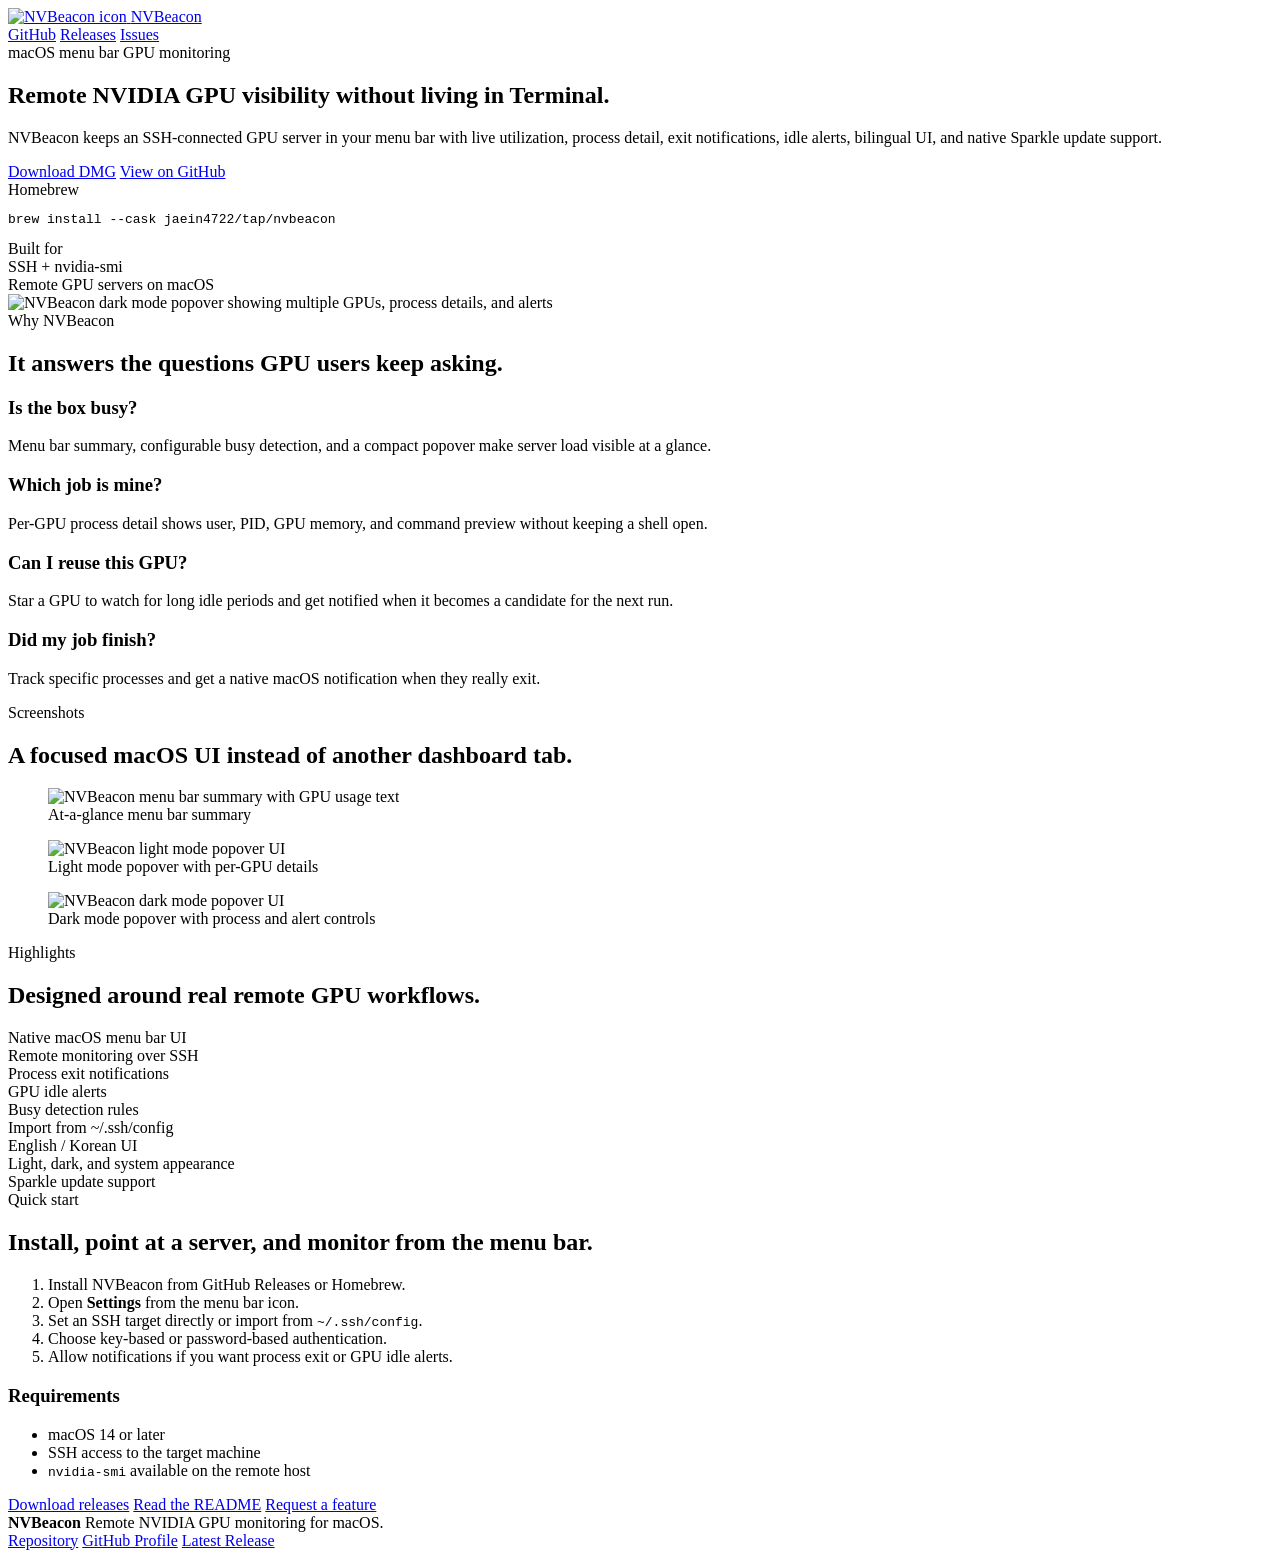
==== site/index.html @ f2fdc2df "Add Search Console verification tag" ====
<!doctype html>
<html lang="en">
  <head>
    <meta charset="utf-8">
    <meta name="viewport" content="width=device-width, initial-scale=1">
    <meta name="google-site-verification" content="gU78Teeo5bgsVUT1Getom-J1CIPsShfZbfrdI6ppVJg">
    <title>NVBeacon | macOS menu bar app for remote NVIDIA GPU monitoring over SSH</title>
    <meta
      name="description"
      content="NVBeacon is a native macOS menu bar app for remote NVIDIA GPU monitoring over SSH with nvidia-smi, process exit alerts, GPU idle notifications, and Sparkle updates."
    >
    <meta
      name="keywords"
      content="NVBeacon, macOS GPU monitor, NVIDIA GPU monitor, SSH GPU monitor, nvidia-smi macOS, menu bar app, remote GPU monitoring"
    >
    <link rel="canonical" href="https://jaein4722.github.io/NVBeacon/">
    <link rel="icon" type="image/png" href="./assets/icon.png">
    <meta property="og:type" content="website">
    <meta property="og:title" content="NVBeacon">
    <meta
      property="og:description"
      content="A native macOS menu bar app for remote NVIDIA GPU monitoring over SSH."
    >
    <meta property="og:url" content="https://jaein4722.github.io/NVBeacon/">
    <meta property="og:image" content="https://jaein4722.github.io/NVBeacon/assets/popover-overview-dark.png">
    <meta name="twitter:card" content="summary_large_image">
    <meta name="twitter:title" content="NVBeacon">
    <meta
      name="twitter:description"
      content="Remote NVIDIA GPU monitoring from the macOS menu bar."
    >
    <meta name="twitter:image" content="https://jaein4722.github.io/NVBeacon/assets/popover-overview-dark.png">
    <link rel="stylesheet" href="./styles.css">
    <script type="application/ld+json">
      {
        "@context": "https://schema.org",
        "@type": "SoftwareApplication",
        "name": "NVBeacon",
        "applicationCategory": "UtilitiesApplication",
        "operatingSystem": "macOS 14+",
        "description": "A native macOS menu bar app for remote NVIDIA GPU monitoring over SSH with nvidia-smi, process exit alerts, GPU idle notifications, and Sparkle updates.",
        "url": "https://jaein4722.github.io/NVBeacon/",
        "downloadUrl": "https://github.com/jaein4722/NVBeacon/releases",
        "softwareVersion": "0.3.4",
        "author": {
          "@type": "Person",
          "name": "jaein4722",
          "url": "https://github.com/jaein4722"
        },
        "image": [
          "https://jaein4722.github.io/NVBeacon/assets/icon.png",
          "https://jaein4722.github.io/NVBeacon/assets/popover-overview.png",
          "https://jaein4722.github.io/NVBeacon/assets/popover-overview-dark.png"
        ],
        "offers": {
          "@type": "Offer",
          "price": "0",
          "priceCurrency": "USD"
        }
      }
    </script>
  </head>
  <body>
    <div class="page-shell">
      <header class="hero">
        <nav class="topbar">
          <a class="brand" href="#top">
            <img src="./assets/icon.png" alt="NVBeacon icon">
            <span>NVBeacon</span>
          </a>
          <div class="topbar-links">
            <a href="https://github.com/jaein4722/NVBeacon" target="_blank" rel="noreferrer">GitHub</a>
            <a href="https://github.com/jaein4722/NVBeacon/releases" target="_blank" rel="noreferrer">Releases</a>
            <a href="https://github.com/jaein4722/NVBeacon/issues" target="_blank" rel="noreferrer">Issues</a>
          </div>
        </nav>

        <section class="hero-grid" id="top">
          <div class="hero-copy">
            <div class="eyebrow">macOS menu bar GPU monitoring</div>
            <h1>Remote NVIDIA GPU visibility without living in Terminal.</h1>
            <p class="hero-text">
              NVBeacon keeps an SSH-connected GPU server in your menu bar with
              live utilization, process detail, exit notifications, idle alerts,
              bilingual UI, and native Sparkle update support.
            </p>
            <div class="hero-actions">
              <a class="button primary" href="https://github.com/jaein4722/NVBeacon/releases" target="_blank" rel="noreferrer">Download DMG</a>
              <a class="button secondary" href="https://github.com/jaein4722/NVBeacon" target="_blank" rel="noreferrer">View on GitHub</a>
            </div>
            <div class="install-card">
              <div class="install-label">Homebrew</div>
              <pre><code>brew install --cask jaein4722/tap/nvbeacon</code></pre>
            </div>
          </div>

          <div class="hero-visual">
            <div class="stat-card floating">
              <div class="stat-label">Built for</div>
              <div class="stat-value">SSH + nvidia-smi</div>
              <div class="stat-subtitle">Remote GPU servers on macOS</div>
            </div>
            <img
              class="hero-shot"
              src="./assets/popover-overview-dark.png"
              alt="NVBeacon dark mode popover showing multiple GPUs, process details, and alerts"
            >
          </div>
        </section>
      </header>

      <main>
        <section class="section">
          <div class="section-heading">
            <div class="eyebrow">Why NVBeacon</div>
            <h2>It answers the questions GPU users keep asking.</h2>
          </div>
          <div class="feature-grid">
            <article class="feature-card">
              <h3>Is the box busy?</h3>
              <p>Menu bar summary, configurable busy detection, and a compact popover make server load visible at a glance.</p>
            </article>
            <article class="feature-card">
              <h3>Which job is mine?</h3>
              <p>Per-GPU process detail shows user, PID, GPU memory, and command preview without keeping a shell open.</p>
            </article>
            <article class="feature-card">
              <h3>Can I reuse this GPU?</h3>
              <p>Star a GPU to watch for long idle periods and get notified when it becomes a candidate for the next run.</p>
            </article>
            <article class="feature-card">
              <h3>Did my job finish?</h3>
              <p>Track specific processes and get a native macOS notification when they really exit.</p>
            </article>
          </div>
        </section>

        <section class="section showcase">
          <div class="section-heading">
            <div class="eyebrow">Screenshots</div>
            <h2>A focused macOS UI instead of another dashboard tab.</h2>
          </div>
          <div class="shot-row compact">
            <figure class="shot-card compact-shot">
              <img src="./assets/menu-bar-summary.png" alt="NVBeacon menu bar summary with GPU usage text">
              <figcaption>At-a-glance menu bar summary</figcaption>
            </figure>
          </div>
          <div class="shot-row dual">
            <figure class="shot-card">
              <img src="./assets/popover-overview.png" alt="NVBeacon light mode popover UI">
              <figcaption>Light mode popover with per-GPU details</figcaption>
            </figure>
            <figure class="shot-card">
              <img src="./assets/popover-overview-dark.png" alt="NVBeacon dark mode popover UI">
              <figcaption>Dark mode popover with process and alert controls</figcaption>
            </figure>
          </div>
        </section>

        <section class="section">
          <div class="section-heading">
            <div class="eyebrow">Highlights</div>
            <h2>Designed around real remote GPU workflows.</h2>
          </div>
          <div class="pill-grid">
            <div class="pill">Native macOS menu bar UI</div>
            <div class="pill">Remote monitoring over SSH</div>
            <div class="pill">Process exit notifications</div>
            <div class="pill">GPU idle alerts</div>
            <div class="pill">Busy detection rules</div>
            <div class="pill">Import from ~/.ssh/config</div>
            <div class="pill">English / Korean UI</div>
            <div class="pill">Light, dark, and system appearance</div>
            <div class="pill">Sparkle update support</div>
          </div>
        </section>

        <section class="section split">
          <div>
            <div class="section-heading inline">
              <div class="eyebrow">Quick start</div>
              <h2>Install, point at a server, and monitor from the menu bar.</h2>
            </div>
            <ol class="steps">
              <li>Install NVBeacon from GitHub Releases or Homebrew.</li>
              <li>Open <strong>Settings</strong> from the menu bar icon.</li>
              <li>Set an SSH target directly or import from <code>~/.ssh/config</code>.</li>
              <li>Choose key-based or password-based authentication.</li>
              <li>Allow notifications if you want process exit or GPU idle alerts.</li>
            </ol>
          </div>
          <aside class="requirements-card">
            <h3>Requirements</h3>
            <ul>
              <li>macOS 14 or later</li>
              <li>SSH access to the target machine</li>
              <li><code>nvidia-smi</code> available on the remote host</li>
            </ul>
            <div class="support-links">
              <a href="https://github.com/jaein4722/NVBeacon/releases" target="_blank" rel="noreferrer">Download releases</a>
              <a href="https://github.com/jaein4722/NVBeacon/blob/master/README.md" target="_blank" rel="noreferrer">Read the README</a>
              <a href="https://github.com/jaein4722/NVBeacon/issues" target="_blank" rel="noreferrer">Request a feature</a>
            </div>
          </aside>
        </section>
      </main>

      <footer class="footer">
        <div>
          <strong>NVBeacon</strong>
          <span>Remote NVIDIA GPU monitoring for macOS.</span>
        </div>
        <div class="footer-links">
          <a href="https://github.com/jaein4722/NVBeacon" target="_blank" rel="noreferrer">Repository</a>
          <a href="https://github.com/jaein4722" target="_blank" rel="noreferrer">GitHub Profile</a>
          <a href="https://github.com/jaein4722/NVBeacon/releases" target="_blank" rel="noreferrer">Latest Release</a>
        </div>
      </footer>
    </div>
  </body>
</html>
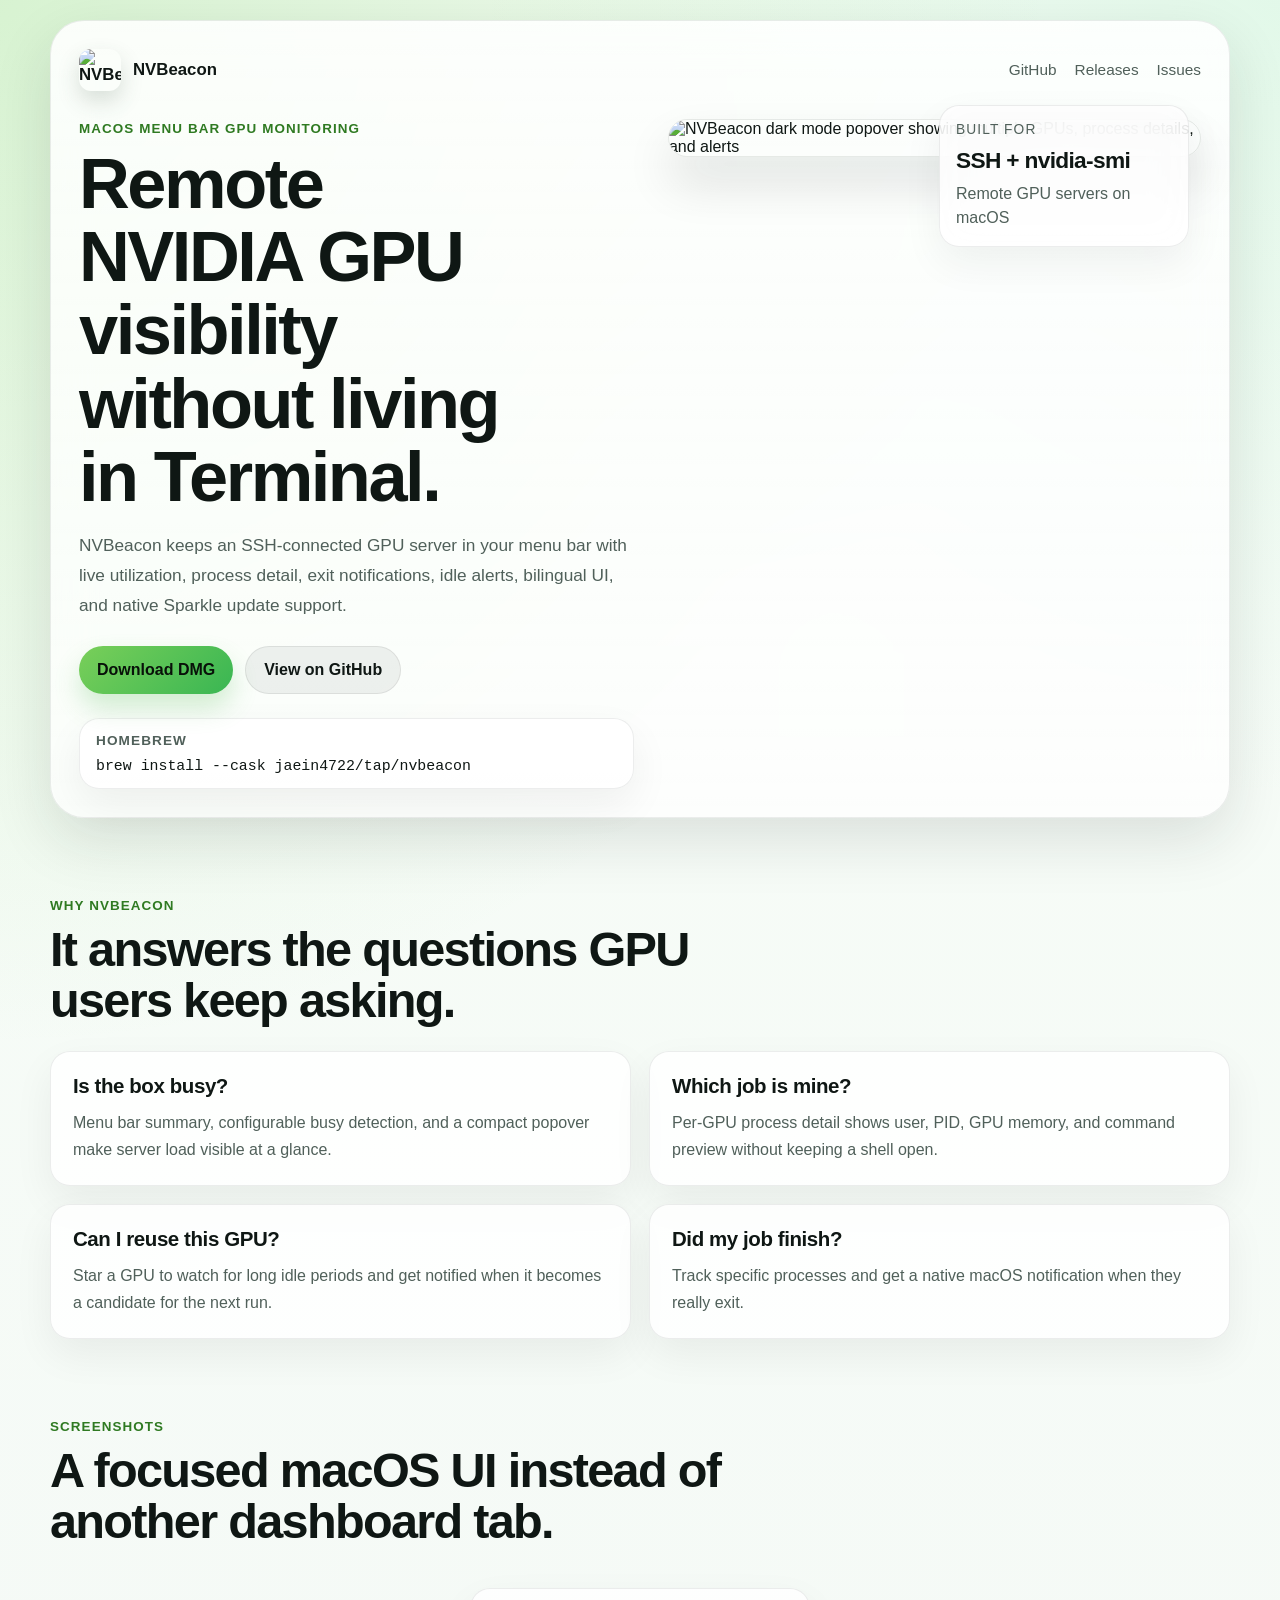
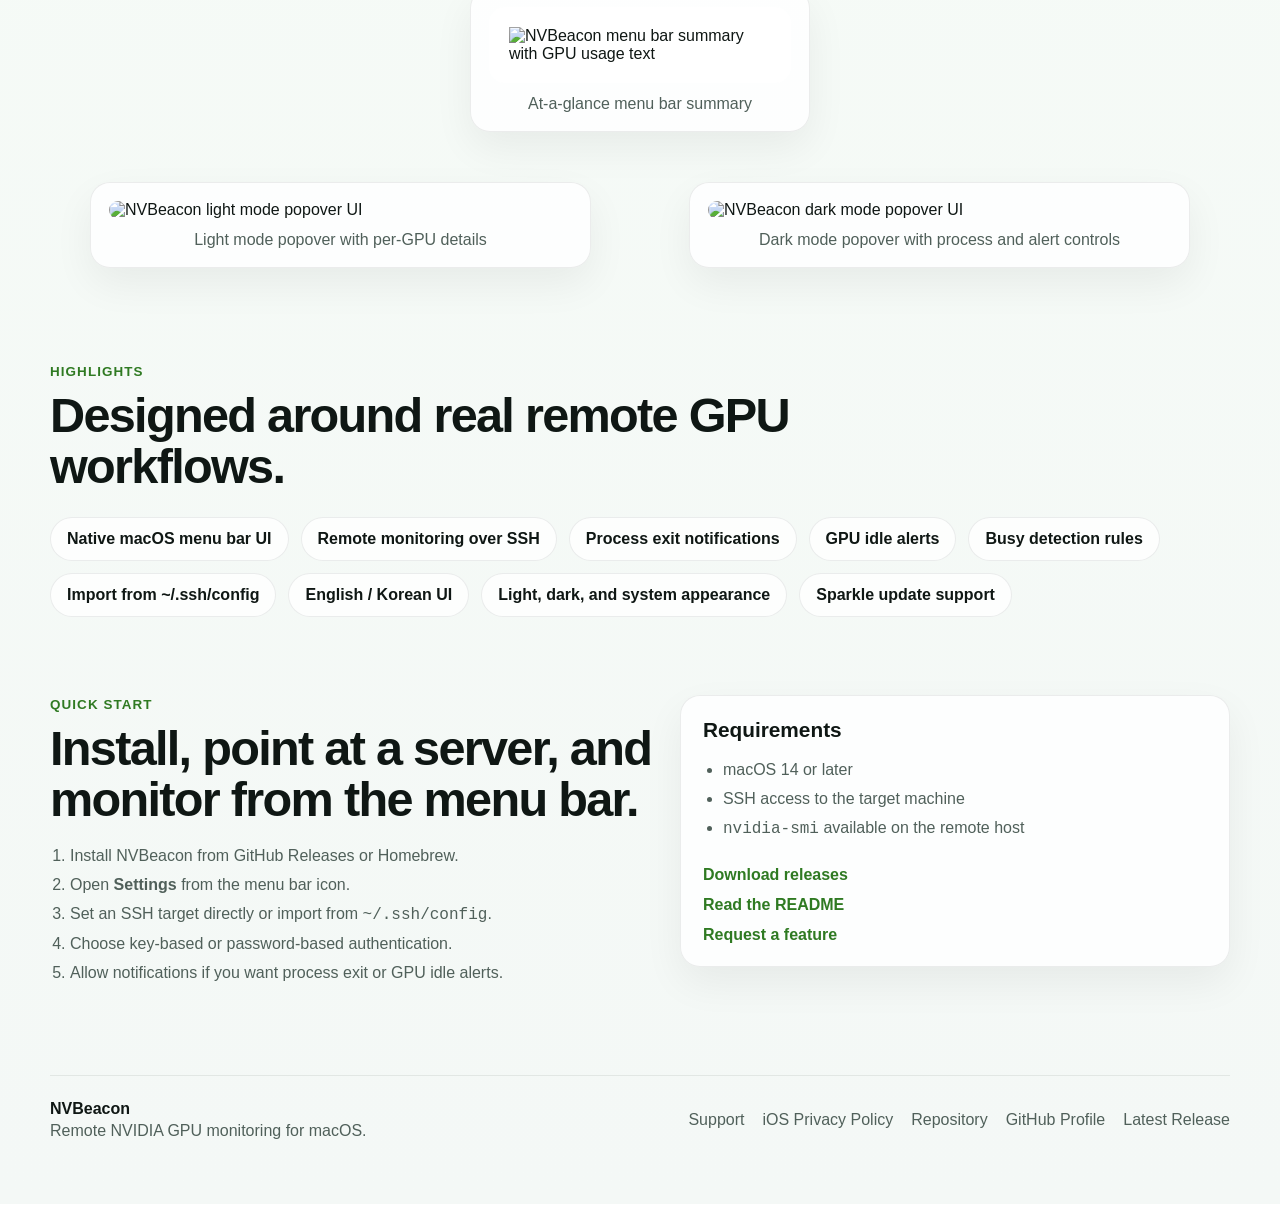
==== commit 4011244c: "Prepare iOS support pages and bundled license notices" ====
--- a/site/index.html
+++ b/site/index.html
@@ -212,6 +212,8 @@
           <span>Remote NVIDIA GPU monitoring for macOS.</span>
         </div>
         <div class="footer-links">
+          <a href="./support.html">Support</a>
+          <a href="./privacy.html">iOS Privacy Policy</a>
           <a href="https://github.com/jaein4722/NVBeacon" target="_blank" rel="noreferrer">Repository</a>
           <a href="https://github.com/jaein4722" target="_blank" rel="noreferrer">GitHub Profile</a>
           <a href="https://github.com/jaein4722/NVBeacon/releases" target="_blank" rel="noreferrer">Latest Release</a>
--- a/site/styles.css
+++ b/site/styles.css
@@ -0,0 +1,452 @@
+:root {
+  color-scheme: light;
+  --bg: #f6faf7;
+  --panel: rgba(255, 255, 255, 0.82);
+  --panel-strong: rgba(255, 255, 255, 0.94);
+  --border: rgba(19, 30, 26, 0.08);
+  --text: #0f1714;
+  --muted: #50605a;
+  --accent: #79cf59;
+  --accent-deep: #2f7a22;
+  --shadow: 0 22px 60px rgba(24, 37, 31, 0.12);
+  --radius-xl: 28px;
+  --radius-lg: 20px;
+  --radius-md: 14px;
+}
+
+* {
+  box-sizing: border-box;
+}
+
+html {
+  scroll-behavior: smooth;
+}
+
+body {
+  margin: 0;
+  font-family: "SF Pro Display", "SF Pro Text", -apple-system, BlinkMacSystemFont, sans-serif;
+  color: var(--text);
+  background:
+    radial-gradient(circle at top left, rgba(111, 209, 84, 0.23), transparent 34%),
+    radial-gradient(circle at top right, rgba(75, 214, 132, 0.12), transparent 26%),
+    linear-gradient(180deg, #f7fdf7 0%, #f4f8f6 100%);
+}
+
+a {
+  color: inherit;
+  text-decoration: none;
+}
+
+code,
+pre {
+  font-family: "SF Mono", "Menlo", "Monaco", monospace;
+}
+
+.page-shell {
+  width: min(1180px, calc(100% - 40px));
+  margin: 0 auto;
+  padding: 20px 0 56px;
+}
+
+.topbar {
+  display: flex;
+  justify-content: space-between;
+  align-items: center;
+  gap: 20px;
+  margin-bottom: 28px;
+}
+
+.brand {
+  display: inline-flex;
+  align-items: center;
+  gap: 12px;
+  font-size: 1.05rem;
+  font-weight: 700;
+}
+
+.brand img {
+  width: 42px;
+  height: 42px;
+  border-radius: 12px;
+  box-shadow: 0 10px 22px rgba(57, 82, 68, 0.18);
+}
+
+.topbar-links {
+  display: inline-flex;
+  align-items: center;
+  gap: 18px;
+  color: var(--muted);
+  font-size: 0.96rem;
+}
+
+.hero {
+  background: linear-gradient(180deg, rgba(255, 255, 255, 0.88), rgba(255, 255, 255, 0.74));
+  border: 1px solid var(--border);
+  border-radius: 34px;
+  box-shadow: var(--shadow);
+  padding: 28px;
+  backdrop-filter: blur(20px);
+}
+
+.hero-grid {
+  display: grid;
+  grid-template-columns: minmax(0, 1.02fr) minmax(420px, 0.98fr);
+  gap: 34px;
+  align-items: center;
+}
+
+.eyebrow {
+  display: inline-flex;
+  align-items: center;
+  gap: 8px;
+  color: var(--accent-deep);
+  font-size: 0.84rem;
+  font-weight: 700;
+  letter-spacing: 0.08em;
+  text-transform: uppercase;
+}
+
+.hero-copy h1,
+.section-heading h2 {
+  margin: 10px 0 0;
+  line-height: 1.04;
+  letter-spacing: -0.035em;
+}
+
+.hero-copy h1 {
+  max-width: 12ch;
+  font-size: clamp(2.6rem, 5.5vw, 4.9rem);
+}
+
+.hero-text {
+  max-width: 58ch;
+  margin: 18px 0 0;
+  color: var(--muted);
+  font-size: 1.08rem;
+  line-height: 1.72;
+}
+
+.hero-actions {
+  display: flex;
+  flex-wrap: wrap;
+  gap: 12px;
+  margin-top: 26px;
+}
+
+.button {
+  display: inline-flex;
+  align-items: center;
+  justify-content: center;
+  min-height: 48px;
+  padding: 0 18px;
+  border-radius: 999px;
+  font-weight: 700;
+  transition: transform 150ms ease, box-shadow 150ms ease, background 150ms ease;
+}
+
+.button:hover {
+  transform: translateY(-1px);
+}
+
+.button.primary {
+  background: linear-gradient(135deg, var(--accent) 0%, #39b653 100%);
+  color: #081109;
+  box-shadow: 0 14px 26px rgba(74, 180, 76, 0.24);
+}
+
+.button.secondary {
+  background: rgba(15, 23, 20, 0.06);
+  border: 1px solid rgba(15, 23, 20, 0.08);
+}
+
+.install-card,
+.feature-card,
+.shot-card,
+.requirements-card,
+.stat-card {
+  background: var(--panel);
+  border: 1px solid var(--border);
+  border-radius: var(--radius-lg);
+  box-shadow: 0 16px 40px rgba(15, 24, 20, 0.06);
+}
+
+.install-card {
+  margin-top: 24px;
+  padding: 14px 16px;
+}
+
+.install-label {
+  margin-bottom: 10px;
+  color: var(--muted);
+  font-size: 0.85rem;
+  font-weight: 700;
+  text-transform: uppercase;
+  letter-spacing: 0.08em;
+}
+
+.install-card pre {
+  overflow-x: auto;
+  margin: 0;
+  white-space: pre-wrap;
+  word-break: break-word;
+  font-size: 0.93rem;
+}
+
+.hero-visual {
+  position: relative;
+  min-height: 100%;
+}
+
+.floating {
+  position: absolute;
+  top: -14px;
+  right: 12px;
+  z-index: 1;
+  width: min(250px, 55%);
+  padding: 16px;
+  backdrop-filter: blur(18px);
+}
+
+.stat-label {
+  color: var(--muted);
+  font-size: 0.86rem;
+  text-transform: uppercase;
+  letter-spacing: 0.08em;
+}
+
+.stat-value {
+  margin-top: 10px;
+  font-size: 1.42rem;
+  font-weight: 800;
+  letter-spacing: -0.03em;
+}
+
+.stat-subtitle {
+  margin-top: 8px;
+  color: var(--muted);
+  line-height: 1.5;
+}
+
+.hero-shot {
+  display: block;
+  width: 100%;
+  height: auto;
+  border-radius: 24px;
+  border: 1px solid rgba(17, 25, 20, 0.09);
+  box-shadow: 0 26px 48px rgba(12, 20, 16, 0.12);
+}
+
+.section {
+  padding-top: 78px;
+}
+
+.section-heading {
+  max-width: 760px;
+  margin-bottom: 26px;
+}
+
+.section-heading h2 {
+  font-size: clamp(2rem, 3.8vw, 3.2rem);
+}
+
+.section-heading.inline {
+  margin-bottom: 18px;
+}
+
+.feature-grid {
+  display: grid;
+  grid-template-columns: repeat(2, minmax(0, 1fr));
+  gap: 18px;
+}
+
+.feature-card {
+  padding: 22px;
+}
+
+.feature-card h3 {
+  margin: 0 0 12px;
+  font-size: 1.28rem;
+  letter-spacing: -0.02em;
+}
+
+.feature-card p {
+  margin: 0;
+  color: var(--muted);
+  line-height: 1.65;
+}
+
+.shot-row {
+  display: grid;
+  gap: 18px;
+}
+
+.shot-row.compact {
+  grid-template-columns: minmax(0, 420px);
+  justify-content: center;
+}
+
+.shot-row.dual {
+  margin-top: 18px;
+  grid-template-columns: repeat(2, minmax(0, 1fr));
+}
+
+.shot-card {
+  padding: 18px;
+}
+
+.shot-card img {
+  display: block;
+  width: 100%;
+  height: auto;
+  border-radius: 16px;
+}
+
+.compact-shot img {
+  background: rgba(255, 255, 255, 0.92);
+  padding: 20px;
+}
+
+.shot-card figcaption {
+  margin-top: 12px;
+  color: var(--muted);
+  text-align: center;
+}
+
+.pill-grid {
+  display: flex;
+  flex-wrap: wrap;
+  gap: 12px;
+}
+
+.pill {
+  padding: 12px 16px;
+  border-radius: 999px;
+  background: rgba(255, 255, 255, 0.8);
+  border: 1px solid var(--border);
+  font-weight: 600;
+}
+
+.split {
+  display: grid;
+  grid-template-columns: minmax(0, 1.05fr) minmax(320px, 0.95fr);
+  gap: 22px;
+  align-items: start;
+}
+
+.steps {
+  margin: 0;
+  padding-left: 20px;
+  color: var(--muted);
+  line-height: 1.8;
+}
+
+.requirements-card {
+  padding: 22px;
+}
+
+.requirements-card h3 {
+  margin: 0 0 14px;
+  font-size: 1.3rem;
+}
+
+.requirements-card ul {
+  margin: 0;
+  padding-left: 20px;
+  color: var(--muted);
+  line-height: 1.8;
+}
+
+.support-links {
+  display: flex;
+  flex-direction: column;
+  gap: 12px;
+  margin-top: 22px;
+  color: var(--accent-deep);
+  font-weight: 700;
+}
+
+.footer {
+  display: flex;
+  justify-content: space-between;
+  gap: 22px;
+  align-items: center;
+  margin-top: 88px;
+  padding: 24px 0 8px;
+  color: var(--muted);
+  border-top: 1px solid rgba(14, 26, 20, 0.08);
+}
+
+.footer strong {
+  display: block;
+  color: var(--text);
+  margin-bottom: 4px;
+}
+
+.footer-links {
+  display: flex;
+  flex-wrap: wrap;
+  justify-content: flex-end;
+  gap: 18px;
+}
+
+@media (max-width: 980px) {
+  .hero-grid,
+  .split,
+  .shot-row.dual,
+  .feature-grid {
+    grid-template-columns: 1fr;
+  }
+
+  .floating {
+    position: static;
+    width: auto;
+    margin-bottom: 14px;
+  }
+}
+
+@media (max-width: 720px) {
+  .page-shell {
+    width: min(100% - 24px, 1180px);
+    padding-top: 12px;
+  }
+
+  .hero {
+    padding: 18px;
+    border-radius: 26px;
+  }
+
+  .topbar,
+  .footer {
+    flex-direction: column;
+    align-items: flex-start;
+  }
+
+  .topbar-links,
+  .footer-links {
+    justify-content: flex-start;
+    gap: 14px;
+  }
+
+  .section {
+    padding-top: 56px;
+  }
+}
+
+
+/* Support and privacy pages share the existing site's typography and palette. */
+.document-shell { max-width: 900px; }
+.document-card { padding: clamp(22px, 5vw, 48px); background: var(--panel-strong); border: 1px solid var(--border); border-radius: var(--radius-xl); box-shadow: var(--shadow); overflow-wrap: anywhere; }
+.document-card h1 { margin: 0; font-size: clamp(2rem, 5vw, 3rem); letter-spacing: -0.035em; }
+.document-card h2 { margin-top: 0; font-size: 1.65rem; }
+.document-card h3 { margin: 28px 0 8px; font-size: 1.12rem; }
+.document-card p, .document-card li { color: var(--muted); line-height: 1.8; }
+.document-card ul { padding-left: 22px; }
+.document-card a:not(.button), .document-shell .footer a { color: var(--accent-deep); text-decoration: underline; text-underline-offset: 3px; }
+.document-card section { padding-top: 32px; scroll-margin-top: 20px; }
+.document-card section + section { margin-top: 40px; border-top: 1px solid var(--border); }
+.document-meta { font-size: 0.9rem; }
+.language-links { display: flex; gap: 24px; margin-top: 20px; }
+.document-shell .topbar-links { flex-wrap: wrap; justify-content: center; }
+a:focus-visible { outline: 3px solid var(--accent-deep); outline-offset: 5px; border-radius: 3px; }
+.skip-link { position: absolute; left: 12px; top: -100px; background: white; padding: 12px; z-index: 10; }
+.skip-link:focus { top: 12px; }
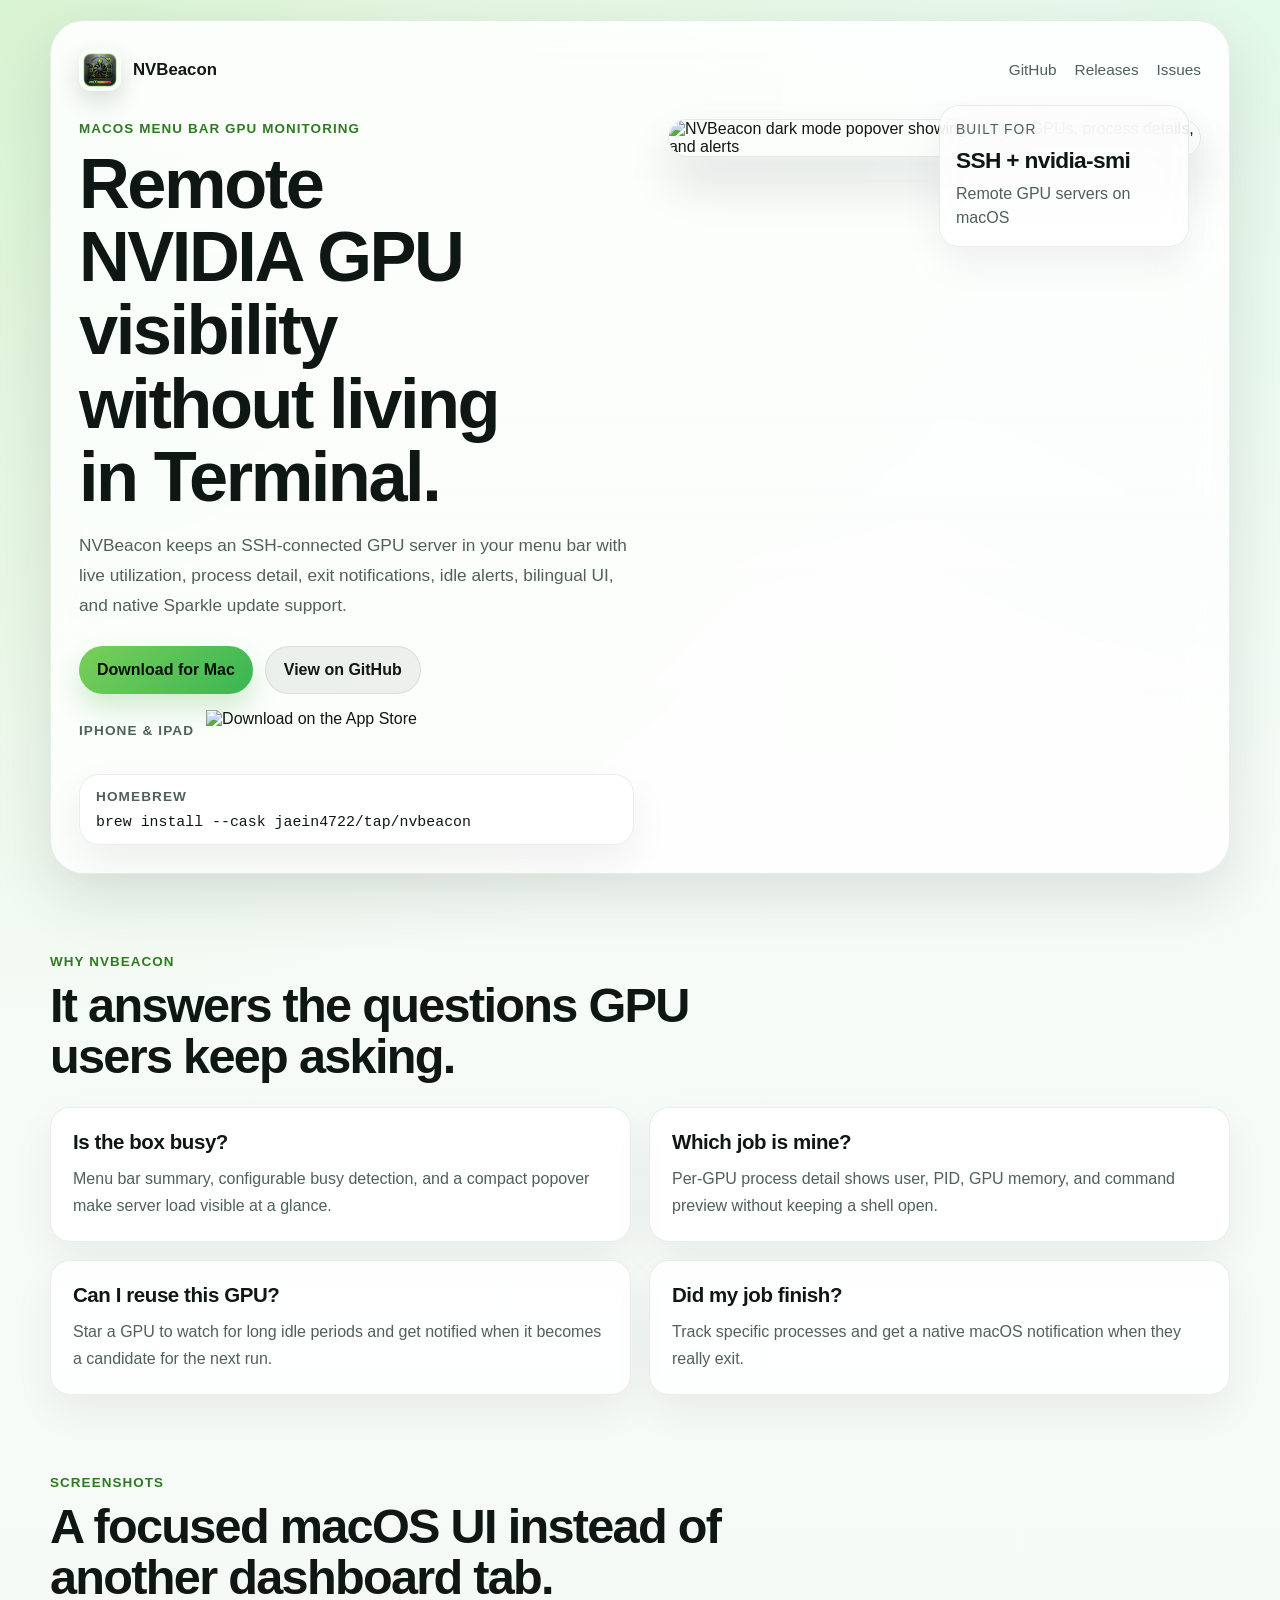
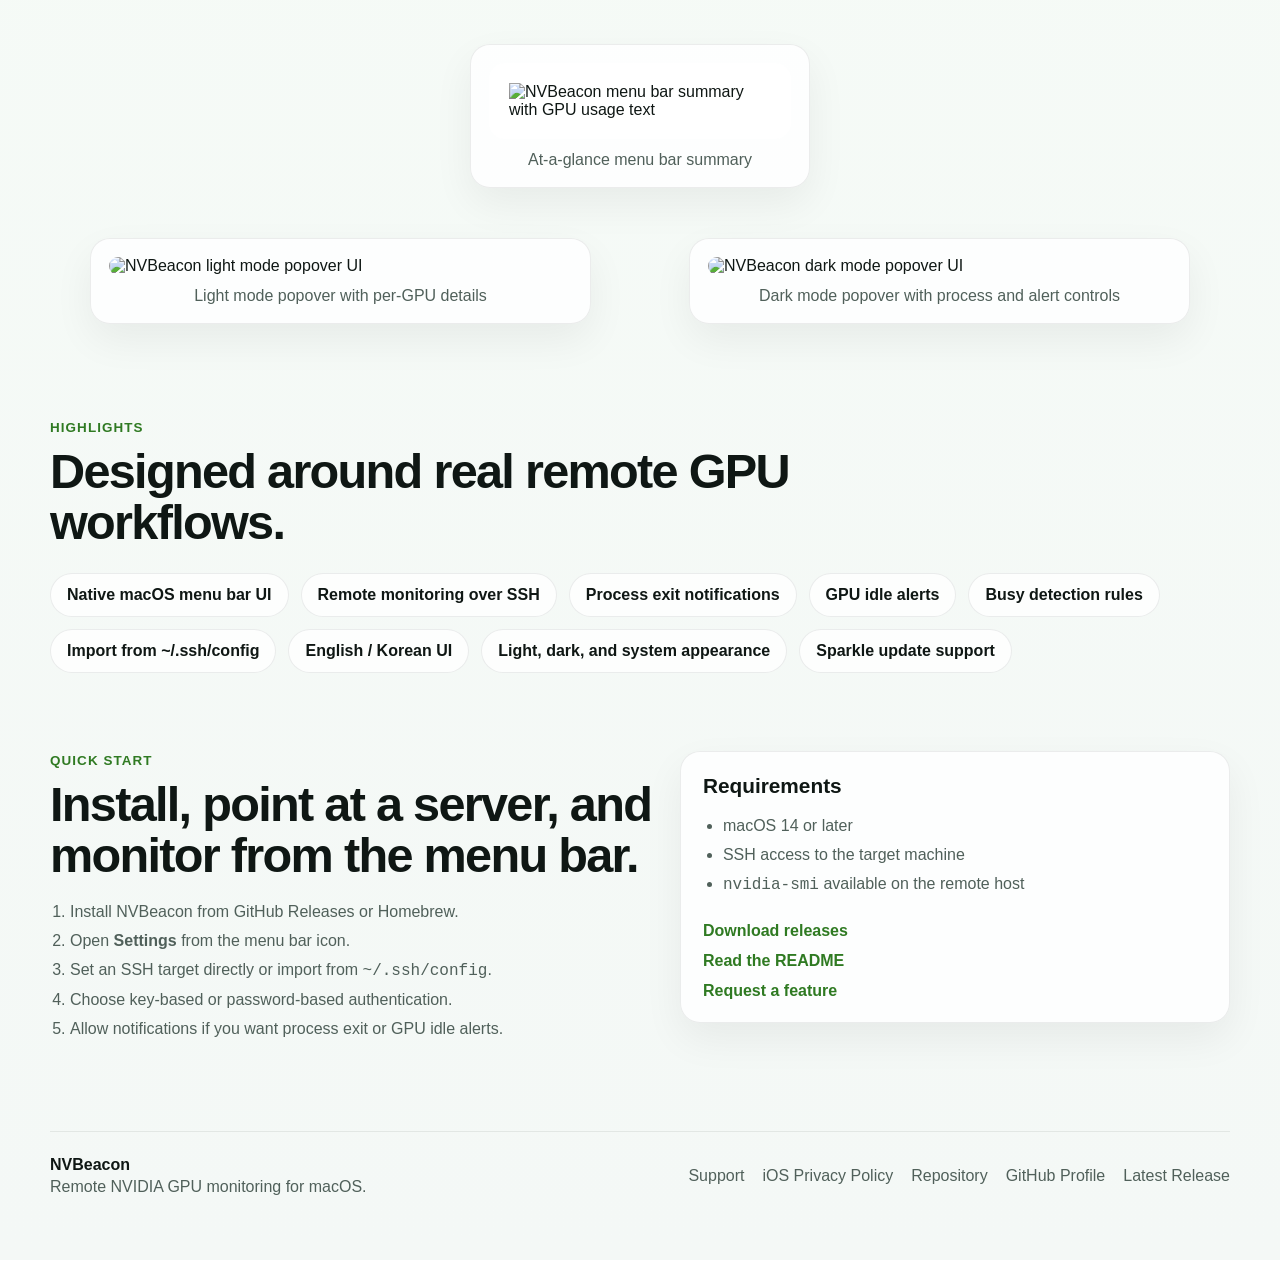
==== commit 42693a88: "Rewrite the README and add App Store links" ====
--- a/site/index.html
+++ b/site/index.html
@@ -85,8 +85,12 @@
               bilingual UI, and native Sparkle update support.
             </p>
             <div class="hero-actions">
-              <a class="button primary" href="https://github.com/jaein4722/NVBeacon/releases" target="_blank" rel="noreferrer">Download DMG</a>
+              <a class="button primary" href="https://github.com/jaein4722/NVBeacon/releases" target="_blank" rel="noreferrer">Download for Mac</a>
               <a class="button secondary" href="https://github.com/jaein4722/NVBeacon" target="_blank" rel="noreferrer">View on GitHub</a>
+            </div>
+            <div class="store-badges">
+              <span class="store-label">iPhone &amp; iPad</span>
+              <a href="https://apps.apple.com/app/nvbeacon/id6830951631" target="_blank" rel="noreferrer"><img src="https://toolbox.marketingtools.apple.com/api/v2/badges/download-on-the-app-store/black/en-us" alt="Download on the App Store" height="40"></a>
             </div>
             <div class="install-card">
               <div class="install-label">Homebrew</div>
--- a/site/styles.css
+++ b/site/styles.css
@@ -131,6 +131,28 @@
   flex-wrap: wrap;
   gap: 12px;
   margin-top: 26px;
+}
+
+.store-badges {
+  display: flex;
+  flex-wrap: wrap;
+  align-items: center;
+  gap: 12px;
+  margin-top: 16px;
+}
+
+.store-badges img {
+  display: block;
+  width: auto;
+  height: 40px;
+}
+
+.store-label {
+  color: var(--muted);
+  font-size: 0.85rem;
+  font-weight: 700;
+  text-transform: uppercase;
+  letter-spacing: 0.08em;
 }
 
 .button {
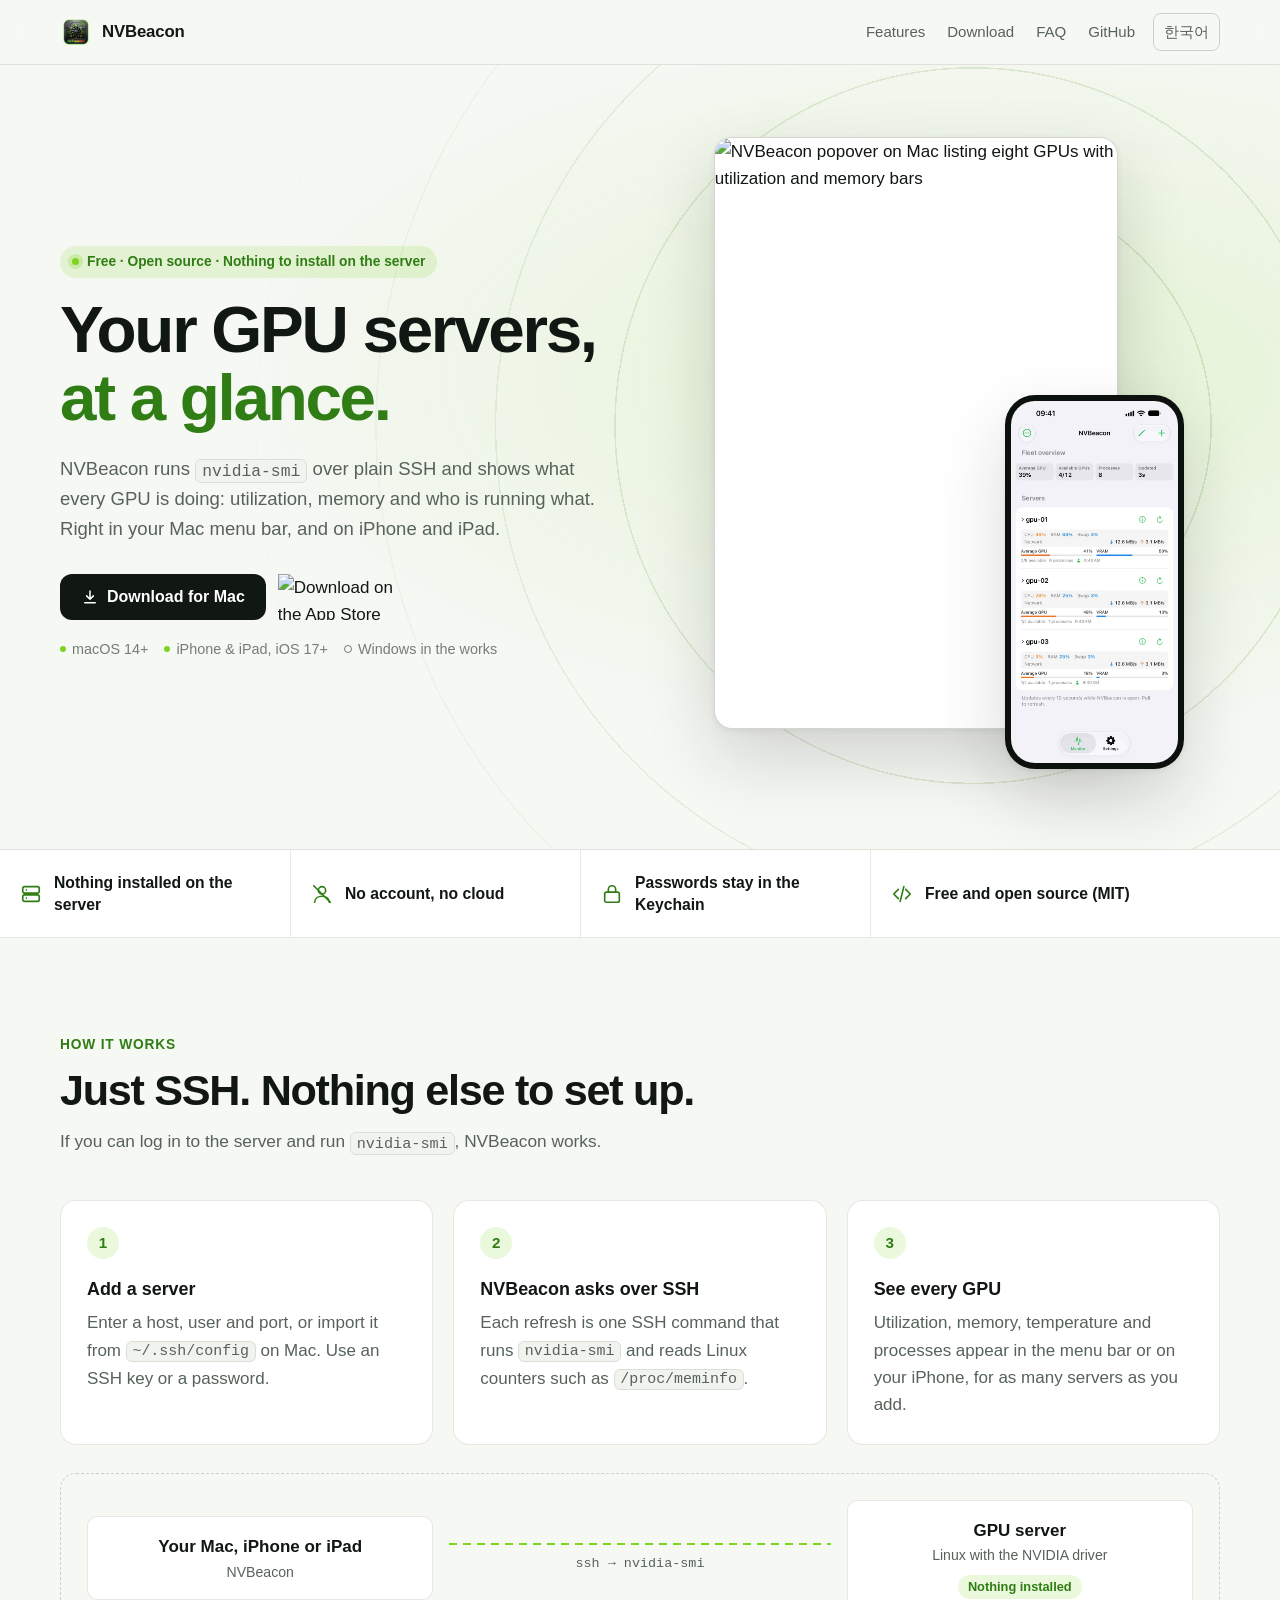
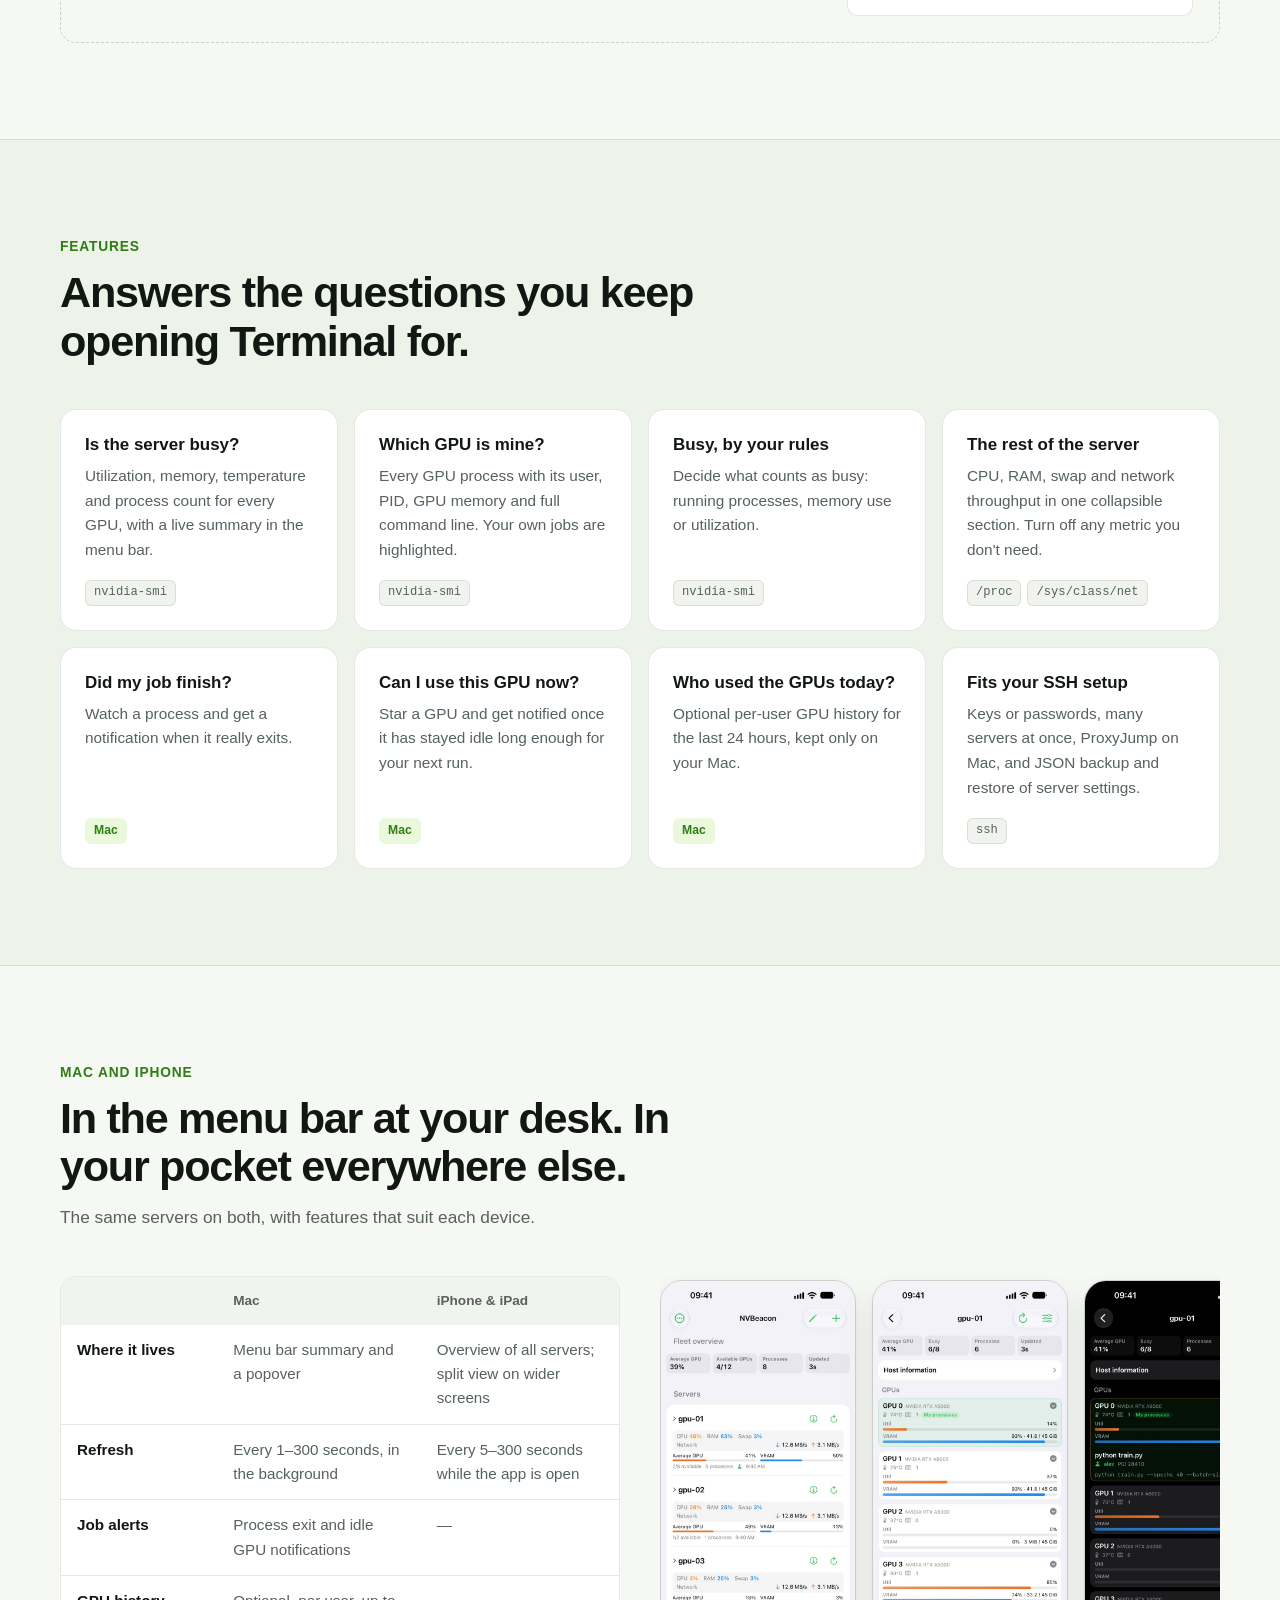
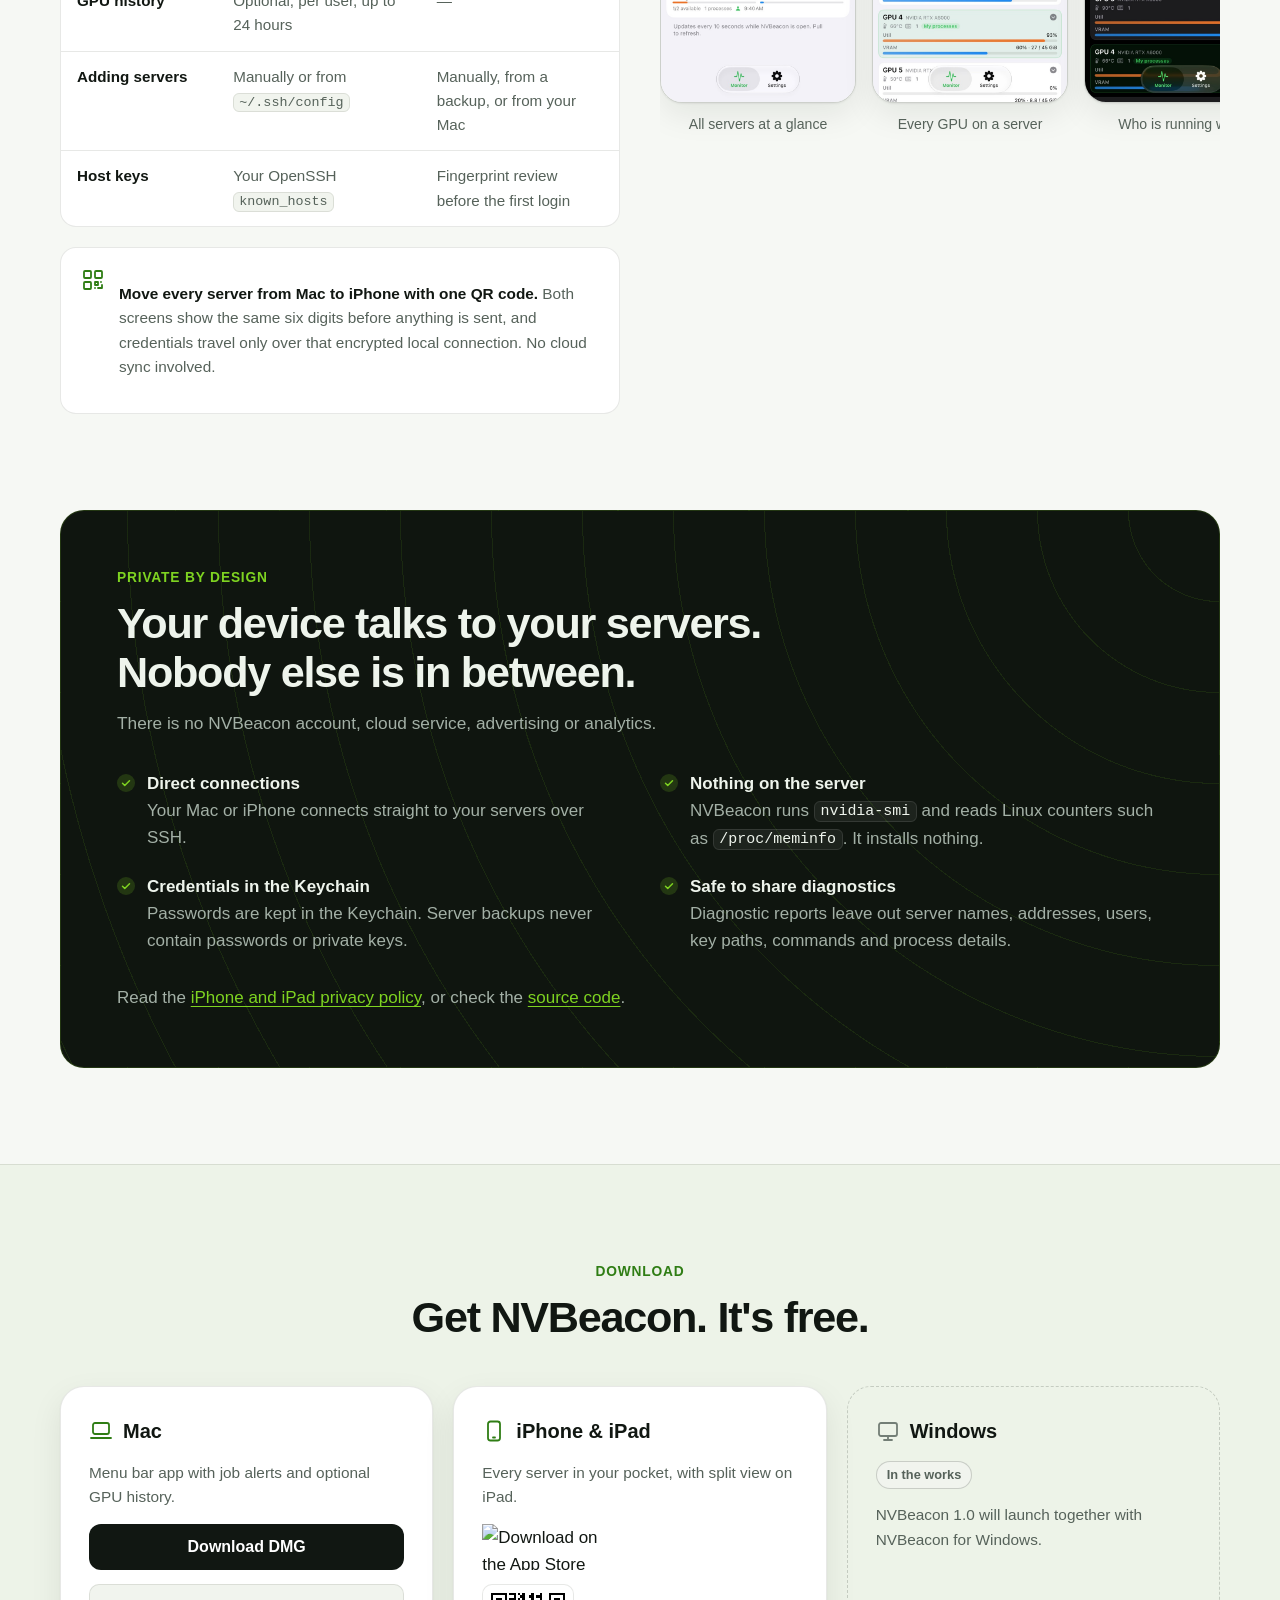
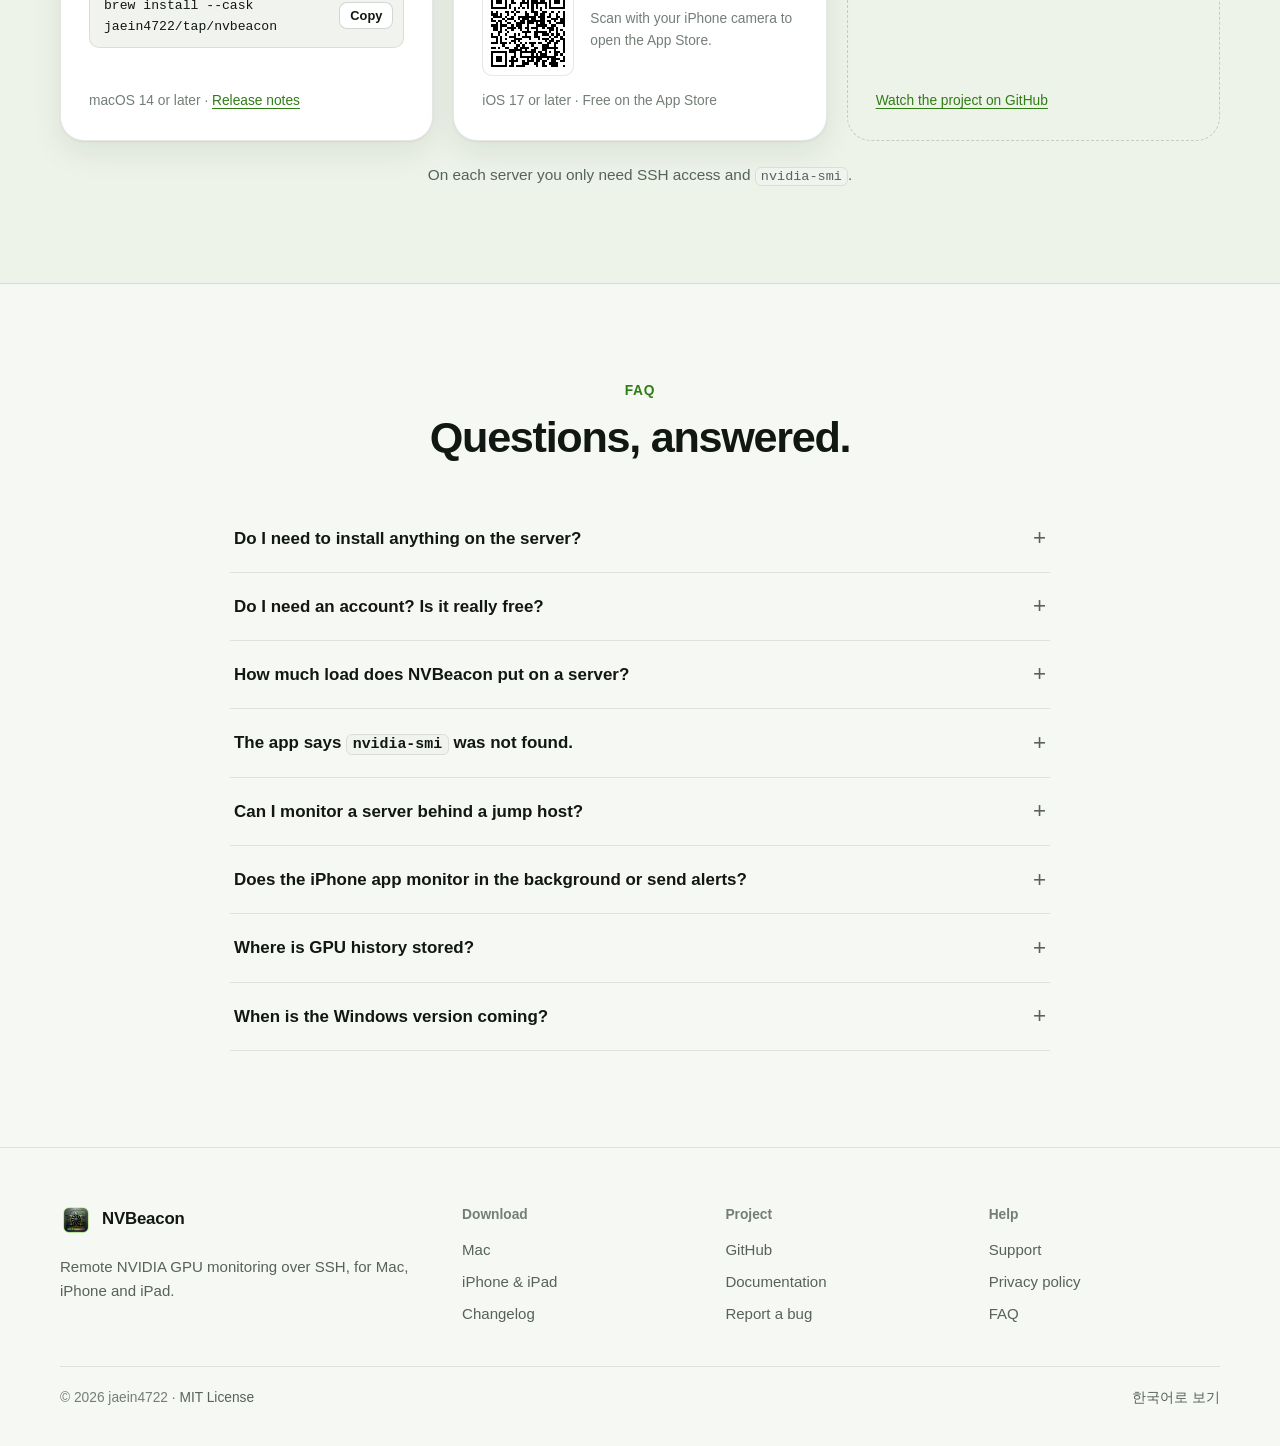
==== commit 4d8df70d: "Redesign the website and add a Korean version" ====
--- a/site/index.html
+++ b/site/index.html
@@ -1,228 +1,413 @@
 <!doctype html>
 <html lang="en">
-  <head>
-    <meta charset="utf-8">
-    <meta name="viewport" content="width=device-width, initial-scale=1">
-    <meta name="google-site-verification" content="gU78Teeo5bgsVUT1Getom-J1CIPsShfZbfrdI6ppVJg">
-    <title>NVBeacon | macOS menu bar app for remote NVIDIA GPU monitoring over SSH</title>
-    <meta
-      name="description"
-      content="NVBeacon is a native macOS menu bar app for remote NVIDIA GPU monitoring over SSH with nvidia-smi, process exit alerts, GPU idle notifications, and Sparkle updates."
-    >
-    <meta
-      name="keywords"
-      content="NVBeacon, macOS GPU monitor, NVIDIA GPU monitor, SSH GPU monitor, nvidia-smi macOS, menu bar app, remote GPU monitoring"
-    >
-    <link rel="canonical" href="https://jaein4722.github.io/NVBeacon/">
-    <link rel="icon" type="image/png" href="./assets/icon.png">
-    <meta property="og:type" content="website">
-    <meta property="og:title" content="NVBeacon">
-    <meta
-      property="og:description"
-      content="A native macOS menu bar app for remote NVIDIA GPU monitoring over SSH."
-    >
-    <meta property="og:url" content="https://jaein4722.github.io/NVBeacon/">
-    <meta property="og:image" content="https://jaein4722.github.io/NVBeacon/assets/popover-overview-dark.png">
-    <meta name="twitter:card" content="summary_large_image">
-    <meta name="twitter:title" content="NVBeacon">
-    <meta
-      name="twitter:description"
-      content="Remote NVIDIA GPU monitoring from the macOS menu bar."
-    >
-    <meta name="twitter:image" content="https://jaein4722.github.io/NVBeacon/assets/popover-overview-dark.png">
-    <link rel="stylesheet" href="./styles.css">
-    <script type="application/ld+json">
-      {
-        "@context": "https://schema.org",
-        "@type": "SoftwareApplication",
-        "name": "NVBeacon",
-        "applicationCategory": "UtilitiesApplication",
-        "operatingSystem": "macOS 14+",
-        "description": "A native macOS menu bar app for remote NVIDIA GPU monitoring over SSH with nvidia-smi, process exit alerts, GPU idle notifications, and Sparkle updates.",
-        "url": "https://jaein4722.github.io/NVBeacon/",
-        "downloadUrl": "https://github.com/jaein4722/NVBeacon/releases",
-        "softwareVersion": "0.3.4",
-        "author": {
-          "@type": "Person",
-          "name": "jaein4722",
-          "url": "https://github.com/jaein4722"
-        },
-        "image": [
-          "https://jaein4722.github.io/NVBeacon/assets/icon.png",
-          "https://jaein4722.github.io/NVBeacon/assets/popover-overview.png",
-          "https://jaein4722.github.io/NVBeacon/assets/popover-overview-dark.png"
-        ],
-        "offers": {
-          "@type": "Offer",
-          "price": "0",
-          "priceCurrency": "USD"
-        }
-      }
-    </script>
-  </head>
-  <body>
-    <div class="page-shell">
-      <header class="hero">
-        <nav class="topbar">
-          <a class="brand" href="#top">
-            <img src="./assets/icon.png" alt="NVBeacon icon">
-            <span>NVBeacon</span>
-          </a>
-          <div class="topbar-links">
-            <a href="https://github.com/jaein4722/NVBeacon" target="_blank" rel="noreferrer">GitHub</a>
-            <a href="https://github.com/jaein4722/NVBeacon/releases" target="_blank" rel="noreferrer">Releases</a>
-            <a href="https://github.com/jaein4722/NVBeacon/issues" target="_blank" rel="noreferrer">Issues</a>
+<head>
+  <meta charset="utf-8">
+  <meta name="viewport" content="width=device-width, initial-scale=1">
+  <meta name="google-site-verification" content="gU78Teeo5bgsVUT1Getom-J1CIPsShfZbfrdI6ppVJg">
+  <title>NVBeacon: remote NVIDIA GPU monitoring over SSH for Mac, iPhone and iPad</title>
+  <meta name="description" content="NVBeacon shows every NVIDIA GPU on your servers over plain SSH with nvidia-smi, in your Mac menu bar and on iPhone and iPad. Nothing to install on the server, no account, free and open source.">
+  <meta name="theme-color" content="#f6f8f4" media="(prefers-color-scheme: light)">
+  <meta name="theme-color" content="#0b0f0c" media="(prefers-color-scheme: dark)">
+  <link rel="canonical" href="https://jaein4722.github.io/NVBeacon/">
+  <link rel="alternate" hreflang="en" href="https://jaein4722.github.io/NVBeacon/">
+  <link rel="alternate" hreflang="ko" href="https://jaein4722.github.io/NVBeacon/ko/">
+  <link rel="alternate" hreflang="x-default" href="https://jaein4722.github.io/NVBeacon/">
+  <link rel="icon" type="image/png" href="./assets/favicon-64.png">
+  <link rel="apple-touch-icon" href="./assets/apple-touch-icon.png">
+  <meta property="og:type" content="website">
+  <meta property="og:site_name" content="NVBeacon">
+  <meta property="og:title" content="NVBeacon: remote GPU monitoring over SSH">
+  <meta property="og:description" content="Every NVIDIA GPU on your servers, in your Mac menu bar and on iPhone and iPad. Nothing to install on the server.">
+  <meta property="og:url" content="https://jaein4722.github.io/NVBeacon/">
+  <meta property="og:image" content="https://jaein4722.github.io/NVBeacon/assets/social-preview.png">
+  <meta property="og:image:width" content="1280">
+  <meta property="og:image:height" content="640">
+  <meta property="og:locale" content="en_US">
+  <meta property="og:locale:alternate" content="ko_KR">
+  <meta name="twitter:card" content="summary_large_image">
+  <meta name="twitter:image" content="https://jaein4722.github.io/NVBeacon/assets/social-preview.png">
+  <link rel="stylesheet" href="./styles.css">
+  <script type="application/ld+json">
+  {
+    "@context": "https://schema.org",
+    "@type": "SoftwareApplication",
+    "name": "NVBeacon",
+    "description": "Remote NVIDIA GPU monitoring over SSH with nvidia-smi, from the Mac menu bar and on iPhone and iPad. Nothing is installed on the server.",
+    "applicationCategory": "DeveloperApplication",
+    "operatingSystem": "macOS 14 or later, iOS 17 or later",
+    "url": "https://jaein4722.github.io/NVBeacon/",
+    "downloadUrl": [
+      "https://github.com/jaein4722/NVBeacon/releases/latest",
+      "https://apps.apple.com/app/nvbeacon/id6830951631"
+    ],
+    "image": "https://jaein4722.github.io/NVBeacon/assets/social-preview.png",
+    "license": "https://opensource.org/licenses/MIT",
+    "author": { "@type": "Person", "name": "jaein4722", "url": "https://github.com/jaein4722" },
+    "offers": { "@type": "Offer", "price": "0", "priceCurrency": "USD" }
+  }
+  </script>
+</head>
+<body>
+  <a class="skip-link" href="#content">Skip to content</a>
+
+  <header class="site-header">
+    <nav class="page-shell topbar" aria-label="Main">
+      <a class="brand" href="./"><img src="./assets/icon-256.png" alt="" width="32" height="32"><span>NVBeacon</span></a>
+      <div class="topbar-links">
+        <a class="nav-optional" href="#features">Features</a>
+        <a href="#download">Download</a>
+        <a class="nav-optional" href="#faq">FAQ</a>
+        <a href="https://github.com/jaein4722/NVBeacon">GitHub</a>
+        <a class="lang-switch" href="./ko/" hreflang="ko" lang="ko">한국어</a>
+      </div>
+    </nav>
+  </header>
+
+  <main id="content">
+    <section class="hero">
+      <div class="page-shell hero-grid">
+        <div class="hero-copy">
+          <p class="eyebrow">Free · Open source · Nothing to install on the server</p>
+          <h1>Your GPU servers, <em>at a glance.</em></h1>
+          <p class="hero-text">
+            NVBeacon runs <code>nvidia-smi</code> over plain SSH and shows what every GPU is doing:
+            utilization, memory and who is running what. Right in your Mac menu bar, and on iPhone and iPad.
+          </p>
+          <div class="hero-actions">
+            <a class="button primary" href="https://github.com/jaein4722/NVBeacon/releases/latest">
+              <svg viewBox="0 0 24 24" fill="none" stroke="currentColor" stroke-width="2" stroke-linecap="round" stroke-linejoin="round" aria-hidden="true"><path d="M12 4v11m0 0l-4.5-4.5M12 15l4.5-4.5M5 19.5h14"/></svg>
+              Download for Mac
+            </a>
+            <a class="store-badge" href="https://apps.apple.com/app/nvbeacon/id6830951631">
+              <img src="https://toolbox.marketingtools.apple.com/api/v2/badges/download-on-the-app-store/black/en-us" alt="Download on the App Store" width="138" height="46">
+            </a>
           </div>
-        </nav>
-
-        <section class="hero-grid" id="top">
-          <div class="hero-copy">
-            <div class="eyebrow">macOS menu bar GPU monitoring</div>
-            <h1>Remote NVIDIA GPU visibility without living in Terminal.</h1>
-            <p class="hero-text">
-              NVBeacon keeps an SSH-connected GPU server in your menu bar with
-              live utilization, process detail, exit notifications, idle alerts,
-              bilingual UI, and native Sparkle update support.
-            </p>
-            <div class="hero-actions">
-              <a class="button primary" href="https://github.com/jaein4722/NVBeacon/releases" target="_blank" rel="noreferrer">Download for Mac</a>
-              <a class="button secondary" href="https://github.com/jaein4722/NVBeacon" target="_blank" rel="noreferrer">View on GitHub</a>
+          <ul class="platform-line" aria-label="Platforms">
+            <li>macOS 14+</li>
+            <li>iPhone &amp; iPad, iOS 17+</li>
+            <li class="soon">Windows in the works</li>
+          </ul>
+        </div>
+
+        <div class="hero-visual">
+          <picture>
+            <source srcset="./assets/popover-overview-dark.png" media="(prefers-color-scheme: dark)">
+            <img class="mac-shot" src="./assets/popover-overview.png" width="936" height="1374" alt="NVBeacon popover on Mac listing eight GPUs with utilization and memory bars">
+          </picture>
+          <div class="phone-shot">
+            <picture>
+              <source srcset="./assets/iphone/en/03-gpu-details-dark.jpg" media="(prefers-color-scheme: dark)">
+              <img src="./assets/iphone/en/01-fleet-light.jpg" width="660" height="1434" alt="NVBeacon on iPhone showing an overview of three GPU servers">
+            </picture>
+          </div>
+        </div>
+      </div>
+    </section>
+
+    <div class="trust-wrap">
+      <ul class="page-shell trust" aria-label="Key facts">
+        <li>
+          <svg viewBox="0 0 24 24" fill="none" stroke="currentColor" stroke-width="1.8" stroke-linecap="round" stroke-linejoin="round" aria-hidden="true"><rect x="3" y="4" width="18" height="7" rx="2"/><rect x="3" y="13" width="18" height="7" rx="2"/><path d="M7 7.5h.01M7 16.5h.01"/></svg>
+          Nothing installed on the server
+        </li>
+        <li>
+          <svg viewBox="0 0 24 24" fill="none" stroke="currentColor" stroke-width="1.8" stroke-linecap="round" stroke-linejoin="round" aria-hidden="true"><circle cx="12" cy="8" r="4"/><path d="M4 21c0-4 3.6-6.5 8-6.5s8 2.5 8 6.5"/><path d="M3 3l18 18"/></svg>
+          No account, no cloud
+        </li>
+        <li>
+          <svg viewBox="0 0 24 24" fill="none" stroke="currentColor" stroke-width="1.8" stroke-linecap="round" stroke-linejoin="round" aria-hidden="true"><rect x="4" y="10" width="16" height="11" rx="2"/><path d="M8 10V7a4 4 0 0 1 8 0v3"/></svg>
+          Passwords stay in the Keychain
+        </li>
+        <li>
+          <svg viewBox="0 0 24 24" fill="none" stroke="currentColor" stroke-width="1.8" stroke-linecap="round" stroke-linejoin="round" aria-hidden="true"><path d="M8 7l-5 5 5 5M16 7l5 5-5 5M14 4l-4 16"/></svg>
+          Free and open source (MIT)
+        </li>
+      </ul>
+    </div>
+
+    <section class="section" id="how-it-works">
+      <div class="page-shell">
+        <div class="section-heading">
+          <p class="kicker">How it works</p>
+          <h2>Just SSH. Nothing else to set up.</h2>
+          <p>If you can log in to the server and run <code>nvidia-smi</code>, NVBeacon works.</p>
+        </div>
+        <ol class="steps">
+          <li>
+            <h3>Add a server</h3>
+            <p>Enter a host, user and port, or import it from <code>~/.ssh/config</code> on Mac. Use an SSH key or a password.</p>
+          </li>
+          <li>
+            <h3>NVBeacon asks over SSH</h3>
+            <p>Each refresh is one SSH command that runs <code>nvidia-smi</code> and reads Linux counters such as <code>/proc/meminfo</code>.</p>
+          </li>
+          <li>
+            <h3>See every GPU</h3>
+            <p>Utilization, memory, temperature and processes appear in the menu bar or on your iPhone, for as many servers as you add.</p>
+          </li>
+        </ol>
+        <div class="flow" aria-label="Your device connects to the GPU server over SSH; nothing is installed on the server">
+          <div class="flow-node"><strong>Your Mac, iPhone or iPad</strong><span>NVBeacon</span></div>
+          <div class="flow-link">ssh → nvidia-smi</div>
+          <div class="flow-node"><strong>GPU server</strong><span>Linux with the NVIDIA driver</span><span class="tag">Nothing installed</span></div>
+        </div>
+      </div>
+    </section>
+
+    <section class="section tinted" id="features">
+      <div class="page-shell">
+        <div class="section-heading">
+          <p class="kicker">Features</p>
+          <h2>Answers the questions you keep opening Terminal for.</h2>
+        </div>
+        <div class="feature-grid">
+          <article class="feature">
+            <h3>Is the server busy?</h3>
+            <p>Utilization, memory, temperature and process count for every GPU, with a live summary in the menu bar.</p>
+            <div class="labels"><span class="label">nvidia-smi</span></div>
+          </article>
+          <article class="feature">
+            <h3>Which GPU is mine?</h3>
+            <p>Every GPU process with its user, PID, GPU memory and full command line. Your own jobs are highlighted.</p>
+            <div class="labels"><span class="label">nvidia-smi</span></div>
+          </article>
+          <article class="feature">
+            <h3>Busy, by your rules</h3>
+            <p>Decide what counts as busy: running processes, memory use or utilization.</p>
+            <div class="labels"><span class="label">nvidia-smi</span></div>
+          </article>
+          <article class="feature">
+            <h3>The rest of the server</h3>
+            <p>CPU, RAM, swap and network throughput in one collapsible section. Turn off any metric you don't need.</p>
+            <div class="labels"><span class="label">/proc</span><span class="label">/sys/class/net</span></div>
+          </article>
+          <article class="feature">
+            <h3>Did my job finish?</h3>
+            <p>Watch a process and get a notification when it really exits.</p>
+            <div class="labels"><span class="label platform">Mac</span></div>
+          </article>
+          <article class="feature">
+            <h3>Can I use this GPU now?</h3>
+            <p>Star a GPU and get notified once it has stayed idle long enough for your next run.</p>
+            <div class="labels"><span class="label platform">Mac</span></div>
+          </article>
+          <article class="feature">
+            <h3>Who used the GPUs today?</h3>
+            <p>Optional per-user GPU history for the last 24 hours, kept only on your Mac.</p>
+            <div class="labels"><span class="label platform">Mac</span></div>
+          </article>
+          <article class="feature">
+            <h3>Fits your SSH setup</h3>
+            <p>Keys or passwords, many servers at once, ProxyJump on Mac, and JSON backup and restore of server settings.</p>
+            <div class="labels"><span class="label">ssh</span></div>
+          </article>
+        </div>
+      </div>
+    </section>
+
+    <section class="section" id="platforms">
+      <div class="page-shell">
+        <div class="section-heading">
+          <p class="kicker">Mac and iPhone</p>
+          <h2>In the menu bar at your desk. In your pocket everywhere else.</h2>
+          <p>The same servers on both, with features that suit each device.</p>
+        </div>
+        <div class="compare-wrap">
+          <div>
+            <div class="table-scroll">
+              <table class="compare">
+                <thead>
+                  <tr><th scope="col"><span class="visually-hidden">Feature</span></th><th scope="col">Mac</th><th scope="col">iPhone &amp; iPad</th></tr>
+                </thead>
+                <tbody>
+                  <tr><th scope="row">Where it lives</th><td>Menu bar summary and a popover</td><td>Overview of all servers; split view on wider screens</td></tr>
+                  <tr><th scope="row">Refresh</th><td>Every 1–300 seconds, in the background</td><td>Every 5–300 seconds while the app is open</td></tr>
+                  <tr><th scope="row">Job alerts</th><td>Process exit and idle GPU notifications</td><td>—</td></tr>
+                  <tr><th scope="row">GPU history</th><td>Optional, per user, up to 24 hours</td><td>—</td></tr>
+                  <tr><th scope="row">Adding servers</th><td>Manually or from <code>~/.ssh/config</code></td><td>Manually, from a backup, or from your Mac</td></tr>
+                  <tr><th scope="row">Host keys</th><td>Your OpenSSH <code>known_hosts</code></td><td>Fingerprint review before the first login</td></tr>
+                </tbody>
+              </table>
             </div>
-            <div class="store-badges">
-              <span class="store-label">iPhone &amp; iPad</span>
-              <a href="https://apps.apple.com/app/nvbeacon/id6830951631" target="_blank" rel="noreferrer"><img src="https://toolbox.marketingtools.apple.com/api/v2/badges/download-on-the-app-store/black/en-us" alt="Download on the App Store" height="40"></a>
-            </div>
-            <div class="install-card">
-              <div class="install-label">Homebrew</div>
-              <pre><code>brew install --cask jaein4722/tap/nvbeacon</code></pre>
+            <div class="transfer-note">
+              <svg viewBox="0 0 24 24" fill="none" stroke="currentColor" stroke-width="1.8" stroke-linecap="round" stroke-linejoin="round" aria-hidden="true"><rect x="3" y="3" width="7" height="7" rx="1"/><rect x="14" y="3" width="7" height="7" rx="1"/><rect x="3" y="14" width="7" height="7" rx="1"/><path d="M14 14h3v3h-3zM20 14v.01M14 20h.01M17 20h4v-3"/></svg>
+              <p><strong>Move every server from Mac to iPhone with one QR code.</strong> Both screens show the same six digits before anything is sent, and credentials travel only over that encrypted local connection. No cloud sync involved.</p>
             </div>
           </div>
-
-          <div class="hero-visual">
-            <div class="stat-card floating">
-              <div class="stat-label">Built for</div>
-              <div class="stat-value">SSH + nvidia-smi</div>
-              <div class="stat-subtitle">Remote GPU servers on macOS</div>
+          <div class="shots" tabindex="0" aria-label="iPhone screenshots">
+            <figure><img src="./assets/iphone/en/01-fleet-light.jpg" width="660" height="1434" loading="lazy" alt="Overview of all servers with average GPU use and available GPUs"><figcaption>All servers at a glance</figcaption></figure>
+            <figure><img src="./assets/iphone/en/02-gpu-overview-light.jpg" width="660" height="1434" loading="lazy" alt="Every GPU on one server with utilization and VRAM"><figcaption>Every GPU on a server</figcaption></figure>
+            <figure><img src="./assets/iphone/en/03-gpu-details-dark.jpg" width="660" height="1434" loading="lazy" alt="An expanded GPU showing the process, its user, PID and command line"><figcaption>Who is running what</figcaption></figure>
+            <figure><img src="./assets/iphone/en/04-host-details-light.jpg" width="660" height="1434" loading="lazy" alt="Host information with CPU, RAM, swap and network rates"><figcaption>CPU, RAM and network</figcaption></figure>
+            <figure><img src="./assets/iphone/en/05-mac-transfer-light.jpg" width="660" height="1434" loading="lazy" alt="Reviewing servers transferred from a Mac before importing them"><figcaption>Transfer from Mac</figcaption></figure>
+          </div>
+        </div>
+      </div>
+    </section>
+
+    <section class="section flush-top" id="privacy">
+      <div class="page-shell">
+        <div class="privacy-band">
+          <div class="section-heading">
+            <p class="kicker">Private by design</p>
+            <h2>Your device talks to your servers. Nobody else is in between.</h2>
+            <p>There is no NVBeacon account, cloud service, advertising or analytics.</p>
+          </div>
+          <ul class="privacy-list">
+            <li><strong>Direct connections</strong>Your Mac or iPhone connects straight to your servers over SSH.</li>
+            <li><strong>Nothing on the server</strong>NVBeacon runs <code>nvidia-smi</code> and reads Linux counters such as <code>/proc/meminfo</code>. It installs nothing.</li>
+            <li><strong>Credentials in the Keychain</strong>Passwords are kept in the Keychain. Server backups never contain passwords or private keys.</li>
+            <li><strong>Safe to share diagnostics</strong>Diagnostic reports leave out server names, addresses, users, key paths, commands and process details.</li>
+          </ul>
+          <p class="more">Read the <a href="./privacy.html">iPhone and iPad privacy policy</a>, or check the <a href="https://github.com/jaein4722/NVBeacon">source code</a>.</p>
+        </div>
+      </div>
+    </section>
+
+    <section class="section tinted" id="download">
+      <div class="page-shell">
+        <div class="section-heading center">
+          <p class="kicker">Download</p>
+          <h2>Get NVBeacon. It's free.</h2>
+        </div>
+        <div class="download-grid">
+          <article class="download-card">
+            <h3>
+              <svg viewBox="0 0 24 24" fill="none" stroke="currentColor" stroke-width="1.8" stroke-linecap="round" stroke-linejoin="round" aria-hidden="true"><rect x="4" y="4" width="16" height="11" rx="2"/><path d="M2 19h20"/></svg>
+              Mac
+            </h3>
+            <p>Menu bar app with job alerts and optional GPU history.</p>
+            <a class="button primary" href="https://github.com/jaein4722/NVBeacon/releases/latest">Download DMG</a>
+            <div class="command">
+              <pre><code>brew install --cask jaein4722/tap/nvbeacon</code></pre>
+              <button class="copy-button" type="button" data-copy="brew install --cask jaein4722/tap/nvbeacon" data-done="Copied">Copy</button>
             </div>
-            <img
-              class="hero-shot"
-              src="./assets/popover-overview-dark.png"
-              alt="NVBeacon dark mode popover showing multiple GPUs, process details, and alerts"
-            >
-          </div>
-        </section>
-      </header>
-
-      <main>
-        <section class="section">
-          <div class="section-heading">
-            <div class="eyebrow">Why NVBeacon</div>
-            <h2>It answers the questions GPU users keep asking.</h2>
-          </div>
-          <div class="feature-grid">
-            <article class="feature-card">
-              <h3>Is the box busy?</h3>
-              <p>Menu bar summary, configurable busy detection, and a compact popover make server load visible at a glance.</p>
-            </article>
-            <article class="feature-card">
-              <h3>Which job is mine?</h3>
-              <p>Per-GPU process detail shows user, PID, GPU memory, and command preview without keeping a shell open.</p>
-            </article>
-            <article class="feature-card">
-              <h3>Can I reuse this GPU?</h3>
-              <p>Star a GPU to watch for long idle periods and get notified when it becomes a candidate for the next run.</p>
-            </article>
-            <article class="feature-card">
-              <h3>Did my job finish?</h3>
-              <p>Track specific processes and get a native macOS notification when they really exit.</p>
-            </article>
-          </div>
-        </section>
-
-        <section class="section showcase">
-          <div class="section-heading">
-            <div class="eyebrow">Screenshots</div>
-            <h2>A focused macOS UI instead of another dashboard tab.</h2>
-          </div>
-          <div class="shot-row compact">
-            <figure class="shot-card compact-shot">
-              <img src="./assets/menu-bar-summary.png" alt="NVBeacon menu bar summary with GPU usage text">
-              <figcaption>At-a-glance menu bar summary</figcaption>
-            </figure>
-          </div>
-          <div class="shot-row dual">
-            <figure class="shot-card">
-              <img src="./assets/popover-overview.png" alt="NVBeacon light mode popover UI">
-              <figcaption>Light mode popover with per-GPU details</figcaption>
-            </figure>
-            <figure class="shot-card">
-              <img src="./assets/popover-overview-dark.png" alt="NVBeacon dark mode popover UI">
-              <figcaption>Dark mode popover with process and alert controls</figcaption>
-            </figure>
-          </div>
-        </section>
-
-        <section class="section">
-          <div class="section-heading">
-            <div class="eyebrow">Highlights</div>
-            <h2>Designed around real remote GPU workflows.</h2>
-          </div>
-          <div class="pill-grid">
-            <div class="pill">Native macOS menu bar UI</div>
-            <div class="pill">Remote monitoring over SSH</div>
-            <div class="pill">Process exit notifications</div>
-            <div class="pill">GPU idle alerts</div>
-            <div class="pill">Busy detection rules</div>
-            <div class="pill">Import from ~/.ssh/config</div>
-            <div class="pill">English / Korean UI</div>
-            <div class="pill">Light, dark, and system appearance</div>
-            <div class="pill">Sparkle update support</div>
-          </div>
-        </section>
-
-        <section class="section split">
-          <div>
-            <div class="section-heading inline">
-              <div class="eyebrow">Quick start</div>
-              <h2>Install, point at a server, and monitor from the menu bar.</h2>
+            <p class="meta">macOS 14 or later · <a href="https://github.com/jaein4722/NVBeacon/releases">Release notes</a></p>
+          </article>
+          <article class="download-card">
+            <h3>
+              <svg viewBox="0 0 24 24" fill="none" stroke="currentColor" stroke-width="1.8" stroke-linecap="round" stroke-linejoin="round" aria-hidden="true"><rect x="6" y="2.5" width="12" height="19" rx="2.5"/><path d="M11 18.5h2"/></svg>
+              iPhone &amp; iPad
+            </h3>
+            <p>Every server in your pocket, with split view on iPad.</p>
+            <a class="store-badge" href="https://apps.apple.com/app/nvbeacon/id6830951631">
+              <img src="https://toolbox.marketingtools.apple.com/api/v2/badges/download-on-the-app-store/black/en-us" alt="Download on the App Store" width="138" height="46">
+            </a>
+            <div class="qr-row">
+              <img src="./assets/app-store-qr.png" width="92" height="92" alt="QR code linking to NVBeacon on the App Store">
+              <span>Scan with your iPhone camera to open the App Store.</span>
             </div>
-            <ol class="steps">
-              <li>Install NVBeacon from GitHub Releases or Homebrew.</li>
-              <li>Open <strong>Settings</strong> from the menu bar icon.</li>
-              <li>Set an SSH target directly or import from <code>~/.ssh/config</code>.</li>
-              <li>Choose key-based or password-based authentication.</li>
-              <li>Allow notifications if you want process exit or GPU idle alerts.</li>
-            </ol>
-          </div>
-          <aside class="requirements-card">
-            <h3>Requirements</h3>
-            <ul>
-              <li>macOS 14 or later</li>
-              <li>SSH access to the target machine</li>
-              <li><code>nvidia-smi</code> available on the remote host</li>
-            </ul>
-            <div class="support-links">
-              <a href="https://github.com/jaein4722/NVBeacon/releases" target="_blank" rel="noreferrer">Download releases</a>
-              <a href="https://github.com/jaein4722/NVBeacon/blob/master/README.md" target="_blank" rel="noreferrer">Read the README</a>
-              <a href="https://github.com/jaein4722/NVBeacon/issues" target="_blank" rel="noreferrer">Request a feature</a>
-            </div>
-          </aside>
-        </section>
-      </main>
-
-      <footer class="footer">
-        <div>
-          <strong>NVBeacon</strong>
-          <span>Remote NVIDIA GPU monitoring for macOS.</span>
-        </div>
-        <div class="footer-links">
-          <a href="./support.html">Support</a>
-          <a href="./privacy.html">iOS Privacy Policy</a>
-          <a href="https://github.com/jaein4722/NVBeacon" target="_blank" rel="noreferrer">Repository</a>
-          <a href="https://github.com/jaein4722" target="_blank" rel="noreferrer">GitHub Profile</a>
-          <a href="https://github.com/jaein4722/NVBeacon/releases" target="_blank" rel="noreferrer">Latest Release</a>
-        </div>
-      </footer>
+            <p class="meta">iOS 17 or later · Free on the App Store</p>
+          </article>
+          <article class="download-card soon">
+            <h3>
+              <svg viewBox="0 0 24 24" fill="none" stroke="currentColor" stroke-width="1.8" stroke-linecap="round" stroke-linejoin="round" aria-hidden="true"><rect x="3" y="4" width="18" height="13" rx="2"/><path d="M8 21h8M12 17v4"/></svg>
+              Windows
+            </h3>
+            <span class="pill">In the works</span>
+            <p>NVBeacon 1.0 will launch together with NVBeacon for Windows.</p>
+            <p class="meta"><a href="https://github.com/jaein4722/NVBeacon">Watch the project on GitHub</a></p>
+          </article>
+        </div>
+        <p class="download-note">On each server you only need SSH access and <code>nvidia-smi</code>.</p>
+      </div>
+    </section>
+
+    <section class="section" id="faq">
+      <div class="page-shell">
+        <div class="section-heading center">
+          <p class="kicker">FAQ</p>
+          <h2>Questions, answered.</h2>
+        </div>
+        <div class="faq">
+          <details>
+            <summary>Do I need to install anything on the server?</summary>
+            <p>No. NVBeacon connects over SSH, runs <code>nvidia-smi</code> and reads Linux counters such as <code>/proc/meminfo</code>. You only need an account that can log in and run <code>nvidia-smi</code>.</p>
+          </details>
+          <details>
+            <summary>Do I need an account? Is it really free?</summary>
+            <p>There is no NVBeacon account and no cloud service. Both apps are free, and the source code is on GitHub under the MIT License.</p>
+          </details>
+          <details>
+            <summary>How much load does NVBeacon put on a server?</summary>
+            <p>One SSH command per refresh. GPU, CPU, memory and network data share that call, and both apps reuse the SSH connection between refreshes by default. On Mac, a command times out after 15 seconds.</p>
+          </details>
+          <details>
+            <summary><span>The app says <code>nvidia-smi</code> was not found.</span></summary>
+            <p>Non-interactive SSH shells often have a shorter <code>PATH</code>. In the Mac app, open Settings → Advanced and set the GPU query command for that server to an absolute path such as <code>/usr/bin/nvidia-smi</code>.</p>
+          </details>
+          <details>
+            <summary>Can I monitor a server behind a jump host?</summary>
+            <p>On Mac, yes: NVBeacon uses your OpenSSH setup, including <code>ProxyJump</code> in <code>~/.ssh/config</code>. On iPhone and iPad, connect through a VPN instead.</p>
+          </details>
+          <details>
+            <summary>Does the iPhone app monitor in the background or send alerts?</summary>
+            <p>Not yet. On iPhone and iPad, NVBeacon refreshes while the app is open. Process exit and idle GPU notifications are available in the Mac app.</p>
+          </details>
+          <details>
+            <summary>Where is GPU history stored?</summary>
+            <p>GPU history is off by default. When you turn it on, the Mac app samples per-user GPU usage at most once a minute per server and keeps it on your Mac for 24 hours.</p>
+          </details>
+          <details>
+            <summary>When is the Windows version coming?</summary>
+            <p>It is in the works, and NVBeacon 1.0 will be released together with it. Follow the <a href="https://github.com/jaein4722/NVBeacon">GitHub repository</a> for news.</p>
+          </details>
+        </div>
+      </div>
+    </section>
+  </main>
+
+  <footer class="site-footer">
+    <div class="page-shell">
+      <div class="footer-grid">
+        <div class="footer-brand">
+          <a class="brand" href="./"><img src="./assets/icon-256.png" alt="" width="32" height="32"><span>NVBeacon</span></a>
+          <p>Remote NVIDIA GPU monitoring over SSH, for Mac, iPhone and iPad.</p>
+        </div>
+        <div class="footer-col">
+          <h2>Download</h2>
+          <ul>
+            <li><a href="https://github.com/jaein4722/NVBeacon/releases/latest">Mac</a></li>
+            <li><a href="https://apps.apple.com/app/nvbeacon/id6830951631">iPhone &amp; iPad</a></li>
+            <li><a href="https://github.com/jaein4722/NVBeacon/blob/master/CHANGELOG.md">Changelog</a></li>
+          </ul>
+        </div>
+        <div class="footer-col">
+          <h2>Project</h2>
+          <ul>
+            <li><a href="https://github.com/jaein4722/NVBeacon">GitHub</a></li>
+            <li><a href="https://github.com/jaein4722/NVBeacon#readme">Documentation</a></li>
+            <li><a href="https://github.com/jaein4722/NVBeacon/issues">Report a bug</a></li>
+          </ul>
+        </div>
+        <div class="footer-col">
+          <h2>Help</h2>
+          <ul>
+            <li><a href="./support.html">Support</a></li>
+            <li><a href="./privacy.html">Privacy policy</a></li>
+            <li><a href="#faq">FAQ</a></li>
+          </ul>
+        </div>
+      </div>
+      <div class="footer-bottom">
+        <span>© 2026 jaein4722 · <a href="https://github.com/jaein4722/NVBeacon/blob/master/LICENSE">MIT License</a></span>
+        <a href="./ko/" hreflang="ko" lang="ko">한국어로 보기</a>
+      </div>
     </div>
-  </body>
+  </footer>
+
+  <script>
+    document.documentElement.classList.add("js");
+    document.querySelectorAll("[data-copy]").forEach(function (button) {
+      var label = button.textContent;
+      button.addEventListener("click", function () {
+        if (!navigator.clipboard) return;
+        navigator.clipboard.writeText(button.dataset.copy).then(function () {
+          button.textContent = button.dataset.done;
+          setTimeout(function () { button.textContent = label; }, 1600);
+        });
+      });
+    });
+  </script>
+</body>
 </html>
--- a/site/styles.css
+++ b/site/styles.css
@@ -1,474 +1,806 @@
+/* NVBeacon site — light by default, dark when the visitor's system is dark. */
+
 :root {
-  color-scheme: light;
-  --bg: #f6faf7;
-  --panel: rgba(255, 255, 255, 0.82);
-  --panel-strong: rgba(255, 255, 255, 0.94);
-  --border: rgba(19, 30, 26, 0.08);
-  --text: #0f1714;
-  --muted: #50605a;
-  --accent: #79cf59;
-  --accent-deep: #2f7a22;
-  --shadow: 0 22px 60px rgba(24, 37, 31, 0.12);
-  --radius-xl: 28px;
-  --radius-lg: 20px;
-  --radius-md: 14px;
-}
-
-* {
-  box-sizing: border-box;
-}
-
-html {
-  scroll-behavior: smooth;
+  color-scheme: light dark;
+  --bg: #f6f8f4;
+  --bg-tint: #edf3e8;
+  --surface: #ffffff;
+  --surface-2: #f1f4ee;
+  --border: rgba(20, 32, 18, 0.10);
+  --border-strong: rgba(20, 32, 18, 0.18);
+  --text: #111712;
+  --muted: #56625a;
+  --faint: #737e76;
+  --lime: #7ed321;
+  --accent: #2f7d14;
+  --accent-soft: rgba(126, 211, 33, 0.16);
+  --ring: rgba(70, 140, 20, 0.16);
+  --ink: #0f150f;
+  --ink-text: #eef4ec;
+  --ink-muted: #a3b0a6;
+  --button-bg: #111712;
+  --button-text: #ffffff;
+  --shadow: 0 1px 2px rgba(17, 23, 18, 0.06), 0 12px 32px rgba(17, 23, 18, 0.08);
+  --shadow-lg: 0 2px 6px rgba(17, 23, 18, 0.06), 0 30px 70px rgba(17, 23, 18, 0.16);
+  --radius-sm: 10px;
+  --radius: 16px;
+  --radius-lg: 24px;
+  --sans: -apple-system, BlinkMacSystemFont, "Segoe UI", "Apple SD Gothic Neo", "Pretendard", "Noto Sans KR", "Malgun Gothic", Roboto, "Helvetica Neue", sans-serif;
+  --mono: ui-monospace, "SF Mono", SFMono-Regular, Menlo, Consolas, monospace;
+  --shell: min(1160px, calc(100% - 40px));
+}
+
+@media (prefers-color-scheme: dark) {
+  :root {
+    --bg: #0b0f0c;
+    --bg-tint: #101611;
+    --surface: #131915;
+    --surface-2: #19201b;
+    --border: rgba(225, 240, 220, 0.09);
+    --border-strong: rgba(225, 240, 220, 0.17);
+    --text: #edf2ec;
+    --muted: #a2ada5;
+    --faint: #85908a;
+    --accent: #95e04d;
+    --accent-soft: rgba(126, 211, 33, 0.14);
+    --ring: rgba(126, 211, 33, 0.13);
+    --ink: #131a14;
+    --button-bg: #8fdc45;
+    --button-text: #0b0f0c;
+    --shadow: 0 1px 2px rgba(0, 0, 0, 0.4), 0 12px 32px rgba(0, 0, 0, 0.35);
+    --shadow-lg: 0 2px 6px rgba(0, 0, 0, 0.4), 0 30px 70px rgba(0, 0, 0, 0.55);
+  }
+}
+
+* { box-sizing: border-box; }
+
+html { scroll-behavior: smooth; -webkit-text-size-adjust: 100%; scroll-padding-top: 72px; }
+
+@media (prefers-reduced-motion: reduce) {
+  html { scroll-behavior: auto; }
+  .button { transition: none; }
 }
 
 body {
   margin: 0;
-  font-family: "SF Pro Display", "SF Pro Text", -apple-system, BlinkMacSystemFont, sans-serif;
+  font-family: var(--sans);
+  font-size: 17px;
+  line-height: 1.6;
   color: var(--text);
-  background:
-    radial-gradient(circle at top left, rgba(111, 209, 84, 0.23), transparent 34%),
-    radial-gradient(circle at top right, rgba(75, 214, 132, 0.12), transparent 26%),
-    linear-gradient(180deg, #f7fdf7 0%, #f4f8f6 100%);
-}
-
-a {
-  color: inherit;
-  text-decoration: none;
-}
-
-code,
-pre {
-  font-family: "SF Mono", "Menlo", "Monaco", monospace;
-}
-
-.page-shell {
-  width: min(1180px, calc(100% - 40px));
-  margin: 0 auto;
-  padding: 20px 0 56px;
+  background: var(--bg);
+  -webkit-font-smoothing: antialiased;
+}
+
+:lang(ko) {
+  word-break: keep-all;
+  line-break: strict;
+  overflow-wrap: anywhere;
+  letter-spacing: 0;
+}
+
+img { max-width: 100%; height: auto; }
+
+a { color: inherit; text-decoration: none; }
+
+a:focus-visible,
+button:focus-visible,
+summary:focus-visible {
+  outline: 2px solid var(--accent);
+  outline-offset: 3px;
+  border-radius: 6px;
+}
+
+code, pre, .mono { font-family: var(--mono); }
+
+code {
+  font-size: 0.88em;
+  padding: 0.1em 0.38em;
+  border-radius: 6px;
+  background: var(--surface-2);
+  border: 1px solid var(--border);
+}
+
+.skip-link {
+  position: absolute;
+  left: 12px;
+  top: -100px;
+  z-index: 20;
+  padding: 10px 14px;
+  border-radius: var(--radius-sm);
+  background: var(--surface);
+  color: var(--text);
+  box-shadow: var(--shadow);
+}
+.skip-link:focus { top: 12px; }
+
+.page-shell { width: var(--shell); margin: 0 auto; }
+
+.visually-hidden {
+  position: absolute;
+  width: 1px;
+  height: 1px;
+  overflow: hidden;
+  clip: rect(0 0 0 0);
+  white-space: nowrap;
+}
+
+/* ---------- Top bar ---------- */
+
+.site-header {
+  position: sticky;
+  top: 0;
+  z-index: 10;
+  background: color-mix(in srgb, var(--bg) 84%, transparent);
+  -webkit-backdrop-filter: saturate(160%) blur(14px);
+  backdrop-filter: saturate(160%) blur(14px);
+  border-bottom: 1px solid var(--border);
 }
 
 .topbar {
   display: flex;
+  align-items: center;
   justify-content: space-between;
-  align-items: center;
-  gap: 20px;
-  margin-bottom: 28px;
+  gap: 16px;
+  min-height: 64px;
 }
 
 .brand {
   display: inline-flex;
   align-items: center;
-  gap: 12px;
+  gap: 10px;
+  font-weight: 700;
   font-size: 1.05rem;
-  font-weight: 700;
-}
-
-.brand img {
-  width: 42px;
-  height: 42px;
+  letter-spacing: -0.01em;
+}
+.brand img { width: 32px; height: 32px; border-radius: 8px; }
+
+.topbar-links {
+  display: flex;
+  align-items: center;
+  gap: 2px;
+  font-size: 0.94rem;
+  color: var(--muted);
+}
+.topbar-links a {
+  padding: 6px 10px;
+  border-radius: 8px;
+  white-space: nowrap;
+}
+.topbar-links a:hover { color: var(--text); background: var(--surface-2); }
+
+.lang-switch {
+  margin-left: 6px;
+  border: 1px solid var(--border-strong);
+}
+
+/* ---------- Buttons ---------- */
+
+.button {
+  display: inline-flex;
+  align-items: center;
+  justify-content: center;
+  gap: 8px;
+  min-height: 46px;
+  padding: 0 20px;
   border-radius: 12px;
-  box-shadow: 0 10px 22px rgba(57, 82, 68, 0.18);
-}
-
-.topbar-links {
-  display: inline-flex;
-  align-items: center;
-  gap: 18px;
-  color: var(--muted);
-  font-size: 0.96rem;
-}
+  font-weight: 650;
+  font-size: 1rem;
+  border: 1px solid transparent;
+  transition: transform 0.15s ease;
+}
+.button:hover { transform: translateY(-1px); }
+.button.primary { background: var(--button-bg); color: var(--button-text); }
+.button.secondary { background: var(--surface); color: var(--text); border-color: var(--border-strong); }
+.button svg { width: 18px; height: 18px; flex: none; }
+
+.store-badge { display: inline-flex; border-radius: 10px; }
+.store-badge img { height: 46px; width: auto; display: block; }
+
+/* ---------- Hero ---------- */
 
 .hero {
-  background: linear-gradient(180deg, rgba(255, 255, 255, 0.88), rgba(255, 255, 255, 0.74));
-  border: 1px solid var(--border);
-  border-radius: 34px;
-  box-shadow: var(--shadow);
-  padding: 28px;
-  backdrop-filter: blur(20px);
+  position: relative;
+  overflow: hidden;
+  border-bottom: 1px solid var(--border);
+  background:
+    radial-gradient(ellipse at 78% 40%, var(--accent-soft), transparent 55%),
+    var(--bg);
+}
+
+.hero::before {
+  content: "";
+  position: absolute;
+  inset: 0;
+  background: repeating-radial-gradient(circle at 76% 46%, transparent 0 118px, var(--ring) 118px 119.5px);
+  -webkit-mask-image: radial-gradient(circle at 76% 46%, #000 0, #000 30%, transparent 70%);
+  mask-image: radial-gradient(circle at 76% 46%, #000 0, #000 30%, transparent 70%);
+  pointer-events: none;
 }
 
 .hero-grid {
-  display: grid;
-  grid-template-columns: minmax(0, 1.02fr) minmax(420px, 0.98fr);
-  gap: 34px;
-  align-items: center;
+  position: relative;
+  display: grid;
+  grid-template-columns: minmax(0, 1.05fr) minmax(0, 1fr);
+  align-items: center;
+  gap: 48px;
+  padding: 72px 0 80px;
 }
 
 .eyebrow {
   display: inline-flex;
   align-items: center;
   gap: 8px;
-  color: var(--accent-deep);
-  font-size: 0.84rem;
-  font-weight: 700;
-  letter-spacing: 0.08em;
-  text-transform: uppercase;
-}
-
-.hero-copy h1,
-.section-heading h2 {
-  margin: 10px 0 0;
+  margin: 0 0 18px;
+  padding: 5px 12px;
+  border-radius: 999px;
+  font-size: 0.86rem;
+  font-weight: 600;
+  color: var(--accent);
+  background: var(--accent-soft);
+}
+.eyebrow::before {
+  content: "";
+  width: 7px;
+  height: 7px;
+  border-radius: 50%;
+  background: var(--lime);
+  box-shadow: 0 0 0 4px rgba(126, 211, 33, 0.25);
+}
+
+.hero h1 {
+  margin: 0;
+  font-size: clamp(2.5rem, 5.6vw, 4.1rem);
   line-height: 1.04;
   letter-spacing: -0.035em;
-}
-
-.hero-copy h1 {
-  max-width: 12ch;
-  font-size: clamp(2.6rem, 5.5vw, 4.9rem);
-}
+  font-weight: 800;
+}
+.hero h1 em { font-style: normal; color: var(--accent); }
+:lang(ko) .hero h1 { letter-spacing: -0.02em; line-height: 1.2; font-size: clamp(2.2rem, 5vw, 3.6rem); }
 
 .hero-text {
-  max-width: 58ch;
+  max-width: 34rem;
+  margin: 22px 0 0;
+  font-size: 1.16rem;
+  color: var(--muted);
+}
+:lang(ko) .hero-text { line-height: 1.75; }
+
+.hero-actions {
+  display: flex;
+  flex-wrap: wrap;
+  align-items: center;
+  gap: 12px;
+  margin-top: 30px;
+}
+
+.platform-line {
+  display: flex;
+  flex-wrap: wrap;
+  gap: 6px 16px;
   margin: 18px 0 0;
-  color: var(--muted);
-  font-size: 1.08rem;
-  line-height: 1.72;
-}
-
-.hero-actions {
-  display: flex;
-  flex-wrap: wrap;
-  gap: 12px;
-  margin-top: 26px;
-}
-
-.store-badges {
-  display: flex;
-  flex-wrap: wrap;
-  align-items: center;
-  gap: 12px;
-  margin-top: 16px;
-}
-
-.store-badges img {
-  display: block;
-  width: auto;
-  height: 40px;
-}
-
-.store-label {
-  color: var(--muted);
-  font-size: 0.85rem;
-  font-weight: 700;
-  text-transform: uppercase;
-  letter-spacing: 0.08em;
-}
-
-.button {
-  display: inline-flex;
-  align-items: center;
-  justify-content: center;
-  min-height: 48px;
-  padding: 0 18px;
-  border-radius: 999px;
-  font-weight: 700;
-  transition: transform 150ms ease, box-shadow 150ms ease, background 150ms ease;
-}
-
-.button:hover {
-  transform: translateY(-1px);
-}
-
-.button.primary {
-  background: linear-gradient(135deg, var(--accent) 0%, #39b653 100%);
-  color: #081109;
-  box-shadow: 0 14px 26px rgba(74, 180, 76, 0.24);
-}
-
-.button.secondary {
-  background: rgba(15, 23, 20, 0.06);
-  border: 1px solid rgba(15, 23, 20, 0.08);
-}
-
-.install-card,
-.feature-card,
-.shot-card,
-.requirements-card,
-.stat-card {
-  background: var(--panel);
-  border: 1px solid var(--border);
-  border-radius: var(--radius-lg);
-  box-shadow: 0 16px 40px rgba(15, 24, 20, 0.06);
-}
-
-.install-card {
-  margin-top: 24px;
-  padding: 14px 16px;
-}
-
-.install-label {
-  margin-bottom: 10px;
-  color: var(--muted);
-  font-size: 0.85rem;
-  font-weight: 700;
-  text-transform: uppercase;
-  letter-spacing: 0.08em;
-}
-
-.install-card pre {
-  overflow-x: auto;
-  margin: 0;
-  white-space: pre-wrap;
-  word-break: break-word;
-  font-size: 0.93rem;
-}
+  padding: 0;
+  list-style: none;
+  font-size: 0.9rem;
+  color: var(--faint);
+}
+.platform-line li { display: inline-flex; align-items: center; gap: 6px; }
+.platform-line li::before {
+  content: "";
+  width: 6px;
+  height: 6px;
+  border-radius: 50%;
+  background: var(--lime);
+}
+.platform-line li.soon::before { background: transparent; border: 1.5px solid var(--faint); }
 
 .hero-visual {
   position: relative;
-  min-height: 100%;
-}
-
-.floating {
+  justify-self: center;
+  width: min(100%, 470px);
+  padding-bottom: 40px;
+}
+
+.mac-shot {
+  display: block;
+  width: 86%;
+  border-radius: 18px;
+  border: 1px solid var(--border-strong);
+  box-shadow: var(--shadow-lg);
+  background: var(--surface);
+}
+
+.phone-shot {
   position: absolute;
-  top: -14px;
-  right: 12px;
-  z-index: 1;
-  width: min(250px, 55%);
-  padding: 16px;
-  backdrop-filter: blur(18px);
-}
-
-.stat-label {
+  right: 0;
+  bottom: 0;
+  width: 38%;
+  padding: 6px;
+  border-radius: 30px;
+  background: #0d110e;
+  box-shadow: var(--shadow-lg);
+}
+.phone-shot img { display: block; width: 100%; border-radius: 24px; }
+
+/* ---------- Trust strip ---------- */
+
+.trust {
+  display: grid;
+  grid-template-columns: repeat(4, minmax(0, 1fr));
+  margin: 0;
+  padding: 0;
+  list-style: none;
+}
+.trust-wrap { border-bottom: 1px solid var(--border); background: var(--surface); }
+.trust li {
+  display: flex;
+  align-items: center;
+  gap: 12px;
+  padding: 22px 20px;
+  font-weight: 600;
+  font-size: 0.98rem;
+  line-height: 1.35;
+}
+.trust li + li { border-left: 1px solid var(--border); }
+.trust svg { width: 22px; height: 22px; flex: none; color: var(--accent); }
+
+/* ---------- Sections ---------- */
+
+.section { padding: 96px 0; }
+.section.tinted { background: var(--bg-tint); border-block: 1px solid var(--border); }
+.section.flush-top { padding-top: 0; }
+
+.section-heading { max-width: 44rem; margin-bottom: 44px; }
+.section-heading.center { margin-inline: auto; text-align: center; }
+.section-heading .kicker {
+  margin: 0 0 10px;
+  font-size: 0.86rem;
+  font-weight: 700;
+  letter-spacing: 0.06em;
+  text-transform: uppercase;
+  color: var(--accent);
+}
+:lang(ko) .section-heading .kicker { letter-spacing: 0.02em; }
+.section-heading h2 {
+  margin: 0;
+  font-size: clamp(1.9rem, 3.6vw, 2.7rem);
+  line-height: 1.12;
+  letter-spacing: -0.03em;
+}
+:lang(ko) .section-heading h2 { letter-spacing: -0.015em; line-height: 1.3; }
+.section-heading p { margin: 14px 0 0; color: var(--muted); font-size: 1.08rem; }
+
+/* How it works */
+
+.steps {
+  display: grid;
+  grid-template-columns: repeat(3, minmax(0, 1fr));
+  gap: 20px;
+  margin: 0;
+  padding: 0;
+  list-style: none;
+  counter-reset: step;
+}
+.steps li {
+  padding: 26px;
+  border-radius: var(--radius);
+  background: var(--surface);
+  border: 1px solid var(--border);
+  counter-increment: step;
+}
+.steps li::before {
+  content: counter(step);
+  display: grid;
+  place-items: center;
+  width: 32px;
+  height: 32px;
+  margin-bottom: 16px;
+  border-radius: 50%;
+  font-weight: 700;
+  font-size: 0.95rem;
+  color: var(--accent);
+  background: var(--accent-soft);
+}
+.steps h3 { margin: 0 0 6px; font-size: 1.12rem; }
+.steps p { margin: 0; color: var(--muted); }
+
+.flow {
+  display: grid;
+  grid-template-columns: minmax(0, 1fr) minmax(120px, 1.1fr) minmax(0, 1fr);
+  align-items: center;
+  gap: 16px;
+  margin-top: 28px;
+  padding: 26px;
+  border-radius: var(--radius);
+  border: 1px dashed var(--border-strong);
+}
+.flow-node {
+  padding: 16px 18px;
+  border-radius: var(--radius-sm);
+  background: var(--surface);
+  border: 1px solid var(--border);
+  text-align: center;
+}
+.flow-node strong { display: block; }
+.flow-node span { display: block; font-size: 0.88rem; color: var(--muted); }
+.flow-node .tag {
+  display: inline-block;
+  margin-top: 8px;
+  padding: 2px 10px;
+  border-radius: 999px;
+  font-size: 0.8rem;
+  font-weight: 600;
+  color: var(--accent);
+  background: var(--accent-soft);
+}
+.flow-link {
+  text-align: center;
+  font-family: var(--mono);
+  font-size: 0.84rem;
   color: var(--muted);
-  font-size: 0.86rem;
-  text-transform: uppercase;
-  letter-spacing: 0.08em;
-}
-
-.stat-value {
-  margin-top: 10px;
-  font-size: 1.42rem;
-  font-weight: 800;
-  letter-spacing: -0.03em;
-}
-
-.stat-subtitle {
-  margin-top: 8px;
+}
+.flow-link::before {
+  content: "";
+  display: block;
+  height: 2px;
+  margin-bottom: 8px;
+  background: repeating-linear-gradient(90deg, var(--lime) 0 8px, transparent 8px 14px);
+}
+
+/* Features */
+
+.feature-grid {
+  display: grid;
+  grid-template-columns: repeat(4, minmax(0, 1fr));
+  gap: 16px;
+}
+.feature {
+  display: flex;
+  flex-direction: column;
+  gap: 8px;
+  padding: 24px;
+  border-radius: var(--radius);
+  background: var(--surface);
+  border: 1px solid var(--border);
+}
+.feature h3 { margin: 0; font-size: 1.06rem; line-height: 1.3; }
+.feature p { margin: 0; color: var(--muted); font-size: 0.96rem; }
+.feature .labels { display: flex; flex-wrap: wrap; gap: 6px; margin-top: auto; padding-top: 10px; }
+.label {
+  padding: 2px 8px;
+  border-radius: 6px;
+  font-family: var(--mono);
+  font-size: 0.76rem;
   color: var(--muted);
-  line-height: 1.5;
-}
-
-.hero-shot {
+  background: var(--surface-2);
+  border: 1px solid var(--border);
+}
+.label.platform { font-family: var(--sans); font-weight: 600; color: var(--accent); background: var(--accent-soft); border-color: transparent; }
+
+/* Mac and iPhone */
+
+.compare-wrap {
+  display: grid;
+  grid-template-columns: minmax(0, 1fr) minmax(0, 1fr);
+  gap: 40px;
+  align-items: start;
+}
+.table-scroll { overflow-x: auto; }
+.compare {
+  width: 100%;
+  border-collapse: separate;
+  border-spacing: 0;
+  overflow: hidden;
+  border-radius: var(--radius);
+  background: var(--surface);
+  border: 1px solid var(--border);
+  font-size: 0.95rem;
+}
+.compare th, .compare td {
+  padding: 13px 16px;
+  text-align: left;
+  vertical-align: top;
+  border-bottom: 1px solid var(--border);
+}
+.compare tr:last-child th, .compare tr:last-child td { border-bottom: 0; }
+.compare thead th { font-size: 0.85rem; color: var(--muted); background: var(--surface-2); }
+.compare tbody th { font-weight: 600; width: 28%; }
+.compare td { color: var(--muted); }
+
+.shots {
+  display: flex;
+  gap: 16px;
+  overflow-x: auto;
+  padding: 4px 4px 18px;
+  scroll-snap-type: x mandatory;
+  scrollbar-width: thin;
+}
+.shots figure {
+  flex: 0 0 196px;
+  margin: 0;
+  scroll-snap-align: start;
+}
+.shots img {
   display: block;
   width: 100%;
-  height: auto;
-  border-radius: 24px;
-  border: 1px solid rgba(17, 25, 20, 0.09);
-  box-shadow: 0 26px 48px rgba(12, 20, 16, 0.12);
-}
-
-.section {
-  padding-top: 78px;
-}
-
-.section-heading {
-  max-width: 760px;
-  margin-bottom: 26px;
-}
-
-.section-heading h2 {
-  font-size: clamp(2rem, 3.8vw, 3.2rem);
-}
-
-.section-heading.inline {
-  margin-bottom: 18px;
-}
-
-.feature-grid {
+  border-radius: 22px;
+  border: 1px solid var(--border-strong);
+  box-shadow: var(--shadow);
+}
+.shots figcaption { margin-top: 10px; font-size: 0.88rem; color: var(--muted); text-align: center; }
+
+.transfer-note {
+  display: flex;
+  gap: 14px;
+  margin-top: 20px;
+  padding: 18px 20px;
+  border-radius: var(--radius);
+  background: var(--surface);
+  border: 1px solid var(--border);
+  font-size: 0.96rem;
+  color: var(--muted);
+}
+.transfer-note strong { color: var(--text); }
+.transfer-note svg { width: 24px; height: 24px; flex: none; color: var(--accent); margin-top: 2px; }
+
+/* Privacy band */
+
+.privacy-band {
+  padding: 56px;
+  border-radius: var(--radius-lg);
+  background:
+    repeating-radial-gradient(circle at 100% 0%, transparent 0 90px, rgba(126, 211, 33, 0.10) 90px 91px),
+    var(--ink);
+  color: var(--ink-text);
+  border: 1px solid rgba(126, 211, 33, 0.18);
+}
+.privacy-band .section-heading { margin-bottom: 32px; }
+.privacy-band .section-heading .kicker { color: var(--lime); }
+.privacy-band .section-heading p { color: var(--ink-muted); }
+.privacy-list {
   display: grid;
   grid-template-columns: repeat(2, minmax(0, 1fr));
-  gap: 18px;
-}
-
-.feature-card {
-  padding: 22px;
-}
-
-.feature-card h3 {
-  margin: 0 0 12px;
-  font-size: 1.28rem;
-  letter-spacing: -0.02em;
-}
-
-.feature-card p {
+  gap: 20px 40px;
   margin: 0;
+  padding: 0;
+  list-style: none;
+}
+.privacy-list li { position: relative; padding-left: 30px; color: var(--ink-muted); }
+.privacy-list li strong { display: block; color: var(--ink-text); }
+.privacy-list li::before {
+  content: "";
+  position: absolute;
+  left: 0;
+  top: 4px;
+  width: 18px;
+  height: 18px;
+  border-radius: 50%;
+  background: rgba(126, 211, 33, 0.18) url("data:image/svg+xml,%3Csvg xmlns='http://www.w3.org/2000/svg' viewBox='0 0 24 24' fill='none' stroke='%237ed321' stroke-width='3' stroke-linecap='round' stroke-linejoin='round'%3E%3Cpath d='M5 12.5l4.5 4.5L19 7.5'/%3E%3C/svg%3E") center / 12px no-repeat;
+}
+.privacy-band a { color: var(--lime); text-decoration: underline; text-underline-offset: 3px; }
+.privacy-band .more { margin: 30px 0 0; color: var(--ink-muted); }
+.privacy-band code { background: rgba(255, 255, 255, 0.06); border-color: rgba(255, 255, 255, 0.1); color: var(--ink-text); }
+
+/* Download */
+
+.download-grid {
+  display: grid;
+  grid-template-columns: repeat(3, minmax(0, 1fr));
+  gap: 20px;
+}
+.download-card {
+  display: flex;
+  flex-direction: column;
+  gap: 14px;
+  padding: 28px;
+  border-radius: var(--radius-lg);
+  background: var(--surface);
+  border: 1px solid var(--border);
+  box-shadow: var(--shadow);
+}
+.download-card h3 {
+  display: flex;
+  align-items: center;
+  gap: 10px;
+  margin: 0;
+  font-size: 1.25rem;
+}
+.download-card h3 svg { width: 24px; height: 24px; color: var(--accent); }
+.download-card > p { margin: 0; color: var(--muted); font-size: 0.96rem; }
+.download-card .meta { margin-top: auto; font-size: 0.86rem; color: var(--faint); }
+.download-card .meta a { color: var(--accent); text-decoration: underline; text-underline-offset: 3px; }
+.download-card.soon { background: transparent; box-shadow: none; border-style: dashed; border-color: var(--border-strong); }
+.download-card.soon h3 svg { color: var(--faint); }
+.download-card.soon a:not(.button) { color: var(--accent); text-decoration: underline; text-underline-offset: 3px; }
+
+.pill {
+  align-self: flex-start;
+  padding: 3px 10px;
+  border-radius: 999px;
+  font-size: 0.8rem;
+  font-weight: 700;
   color: var(--muted);
-  line-height: 1.65;
-}
-
-.shot-row {
-  display: grid;
-  gap: 18px;
-}
-
-.shot-row.compact {
-  grid-template-columns: minmax(0, 420px);
-  justify-content: center;
-}
-
-.shot-row.dual {
-  margin-top: 18px;
-  grid-template-columns: repeat(2, minmax(0, 1fr));
-}
-
-.shot-card {
-  padding: 18px;
-}
-
-.shot-card img {
-  display: block;
-  width: 100%;
-  height: auto;
-  border-radius: 16px;
-}
-
-.compact-shot img {
-  background: rgba(255, 255, 255, 0.92);
-  padding: 20px;
-}
-
-.shot-card figcaption {
-  margin-top: 12px;
+  background: var(--surface-2);
+  border: 1px solid var(--border-strong);
+}
+
+.command {
+  display: flex;
+  align-items: center;
+  gap: 8px;
+  padding: 10px 10px 10px 14px;
+  border-radius: var(--radius-sm);
+  background: var(--surface-2);
+  border: 1px solid var(--border);
+}
+.command pre {
+  flex: 1;
+  min-width: 0;
+  margin: 0;
+  font-size: 0.82rem;
+  white-space: pre-wrap;
+  overflow-wrap: anywhere;
+}
+.command pre code { padding: 0; border: 0; background: none; font-size: inherit; }
+.copy-button {
+  flex: none;
+  display: none;
+  padding: 5px 10px;
+  border-radius: 8px;
+  border: 1px solid var(--border-strong);
+  background: var(--surface);
+  color: var(--text);
+  font: 600 0.8rem var(--sans);
+  cursor: pointer;
+}
+.js .copy-button { display: inline-block; }
+
+.qr-row { display: flex; align-items: center; gap: 16px; }
+.qr-row img {
+  width: 92px;
+  height: 92px;
+  padding: 6px;
+  border-radius: 10px;
+  background: #fff;
+  border: 1px solid var(--border);
+  image-rendering: pixelated;
+}
+.qr-row span { font-size: 0.86rem; color: var(--faint); }
+
+.download-note { margin: 22px 0 0; text-align: center; color: var(--muted); font-size: 0.96rem; }
+
+/* FAQ */
+
+.faq { max-width: 820px; margin: 0 auto; }
+.faq details { border-bottom: 1px solid var(--border); }
+.faq summary {
+  display: flex;
+  justify-content: space-between;
+  align-items: center;
+  gap: 20px;
+  padding: 20px 4px;
+  font-weight: 650;
+  font-size: 1.06rem;
+  cursor: pointer;
+  list-style: none;
+}
+.faq summary::-webkit-details-marker { display: none; }
+.faq summary::after {
+  content: "+";
+  flex: none;
+  font-size: 1.4rem;
+  font-weight: 400;
+  line-height: 1;
   color: var(--muted);
-  text-align: center;
-}
-
-.pill-grid {
+  transition: transform 0.2s ease;
+}
+.faq details[open] summary::after { transform: rotate(45deg); }
+.faq details p { margin: 0 4px 22px; color: var(--muted); }
+.faq details a { color: var(--accent); text-decoration: underline; text-underline-offset: 3px; }
+
+/* ---------- Footer ---------- */
+
+.site-footer {
+  padding: 56px 0 40px;
+  border-top: 1px solid var(--border);
+  font-size: 0.94rem;
+}
+.footer-grid {
+  display: grid;
+  grid-template-columns: 1.6fr repeat(3, 1fr);
+  gap: 32px;
+}
+.footer-brand p { margin: 12px 0 0; max-width: 22rem; color: var(--muted); }
+.footer-col h2 { margin: 0 0 12px; font-size: 0.86rem; color: var(--faint); font-weight: 600; }
+.footer-col ul { margin: 0; padding: 0; list-style: none; display: grid; gap: 8px; }
+.footer-col a { color: var(--muted); }
+.footer-col a:hover { color: var(--text); }
+.footer-bottom {
   display: flex;
   flex-wrap: wrap;
+  justify-content: space-between;
   gap: 12px;
-}
-
-.pill {
-  padding: 12px 16px;
-  border-radius: 999px;
-  background: rgba(255, 255, 255, 0.8);
-  border: 1px solid var(--border);
-  font-weight: 600;
-}
-
-.split {
-  display: grid;
-  grid-template-columns: minmax(0, 1.05fr) minmax(320px, 0.95fr);
-  gap: 22px;
-  align-items: start;
-}
-
-.steps {
-  margin: 0;
-  padding-left: 20px;
-  color: var(--muted);
-  line-height: 1.8;
-}
-
-.requirements-card {
-  padding: 22px;
-}
-
-.requirements-card h3 {
-  margin: 0 0 14px;
-  font-size: 1.3rem;
-}
-
-.requirements-card ul {
-  margin: 0;
-  padding-left: 20px;
-  color: var(--muted);
-  line-height: 1.8;
-}
-
-.support-links {
-  display: flex;
-  flex-direction: column;
-  gap: 12px;
-  margin-top: 22px;
-  color: var(--accent-deep);
-  font-weight: 700;
-}
-
-.footer {
-  display: flex;
-  justify-content: space-between;
-  gap: 22px;
-  align-items: center;
-  margin-top: 88px;
-  padding: 24px 0 8px;
-  color: var(--muted);
-  border-top: 1px solid rgba(14, 26, 20, 0.08);
-}
-
-.footer strong {
-  display: block;
-  color: var(--text);
-  margin-bottom: 4px;
-}
-
-.footer-links {
-  display: flex;
-  flex-wrap: wrap;
-  justify-content: flex-end;
-  gap: 18px;
-}
-
-@media (max-width: 980px) {
-  .hero-grid,
-  .split,
-  .shot-row.dual,
-  .feature-grid {
-    grid-template-columns: 1fr;
-  }
-
-  .floating {
-    position: static;
-    width: auto;
-    margin-bottom: 14px;
-  }
-}
-
-@media (max-width: 720px) {
-  .page-shell {
-    width: min(100% - 24px, 1180px);
-    padding-top: 12px;
-  }
-
-  .hero {
-    padding: 18px;
-    border-radius: 26px;
-  }
-
-  .topbar,
-  .footer {
-    flex-direction: column;
-    align-items: flex-start;
-  }
-
-  .topbar-links,
-  .footer-links {
-    justify-content: flex-start;
-    gap: 14px;
-  }
-
-  .section {
-    padding-top: 56px;
-  }
-}
-
-
-/* Support and privacy pages share the existing site's typography and palette. */
-.document-shell { max-width: 900px; }
-.document-card { padding: clamp(22px, 5vw, 48px); background: var(--panel-strong); border: 1px solid var(--border); border-radius: var(--radius-xl); box-shadow: var(--shadow); overflow-wrap: anywhere; }
-.document-card h1 { margin: 0; font-size: clamp(2rem, 5vw, 3rem); letter-spacing: -0.035em; }
-.document-card h2 { margin-top: 0; font-size: 1.65rem; }
-.document-card h3 { margin: 28px 0 8px; font-size: 1.12rem; }
+  margin-top: 40px;
+  padding-top: 20px;
+  border-top: 1px solid var(--border);
+  color: var(--faint);
+  font-size: 0.86rem;
+}
+.footer-bottom a { color: var(--muted); }
+.footer-bottom a:hover { color: var(--text); }
+
+/* ---------- Document pages (support, privacy) ---------- */
+
+.document-shell { width: min(880px, calc(100% - 40px)); margin: 0 auto; padding: 40px 0 56px; }
+.document-card {
+  padding: clamp(24px, 5vw, 52px);
+  border-radius: var(--radius-lg);
+  background: var(--surface);
+  border: 1px solid var(--border);
+  box-shadow: var(--shadow);
+  overflow-wrap: anywhere;
+}
+.document-card h1 { margin: 0; font-size: clamp(2rem, 5vw, 2.8rem); letter-spacing: -0.03em; }
+.document-card h2 { margin-top: 0; font-size: 1.55rem; letter-spacing: -0.02em; }
+.document-card h3 { margin: 30px 0 8px; font-size: 1.1rem; }
 .document-card p, .document-card li { color: var(--muted); line-height: 1.8; }
 .document-card ul { padding-left: 22px; }
-.document-card a:not(.button), .document-shell .footer a { color: var(--accent-deep); text-decoration: underline; text-underline-offset: 3px; }
-.document-card section { padding-top: 32px; scroll-margin-top: 20px; }
+.document-card a:not(.button) { color: var(--accent); text-decoration: underline; text-underline-offset: 3px; }
+.document-card section { padding-top: 32px; }
 .document-card section + section { margin-top: 40px; border-top: 1px solid var(--border); }
 .document-meta { font-size: 0.9rem; }
-.language-links { display: flex; gap: 24px; margin-top: 20px; }
-.document-shell .topbar-links { flex-wrap: wrap; justify-content: center; }
-a:focus-visible { outline: 3px solid var(--accent-deep); outline-offset: 5px; border-radius: 3px; }
-.skip-link { position: absolute; left: 12px; top: -100px; background: white; padding: 12px; z-index: 10; }
-.skip-link:focus { top: 12px; }
+.language-links { display: flex; gap: 8px; margin-top: 18px; }
+.language-links a {
+  padding: 4px 12px;
+  border-radius: 999px;
+  font-size: 0.9rem;
+  font-weight: 600;
+  border: 1px solid var(--border-strong);
+}
+.language-links a:hover { background: var(--surface-2); }
+.document-card .language-links a { color: var(--text); text-decoration: none; }
+
+/* 404 */
+
+.not-found { padding: 120px 0; text-align: center; }
+.not-found h1 { margin: 0; font-size: clamp(2.2rem, 5vw, 3.2rem); letter-spacing: -0.03em; }
+.not-found p { color: var(--muted); }
+.not-found .hero-actions { justify-content: center; }
+
+/* ---------- Responsive ---------- */
+
+@media (max-width: 1020px) {
+  .feature-grid { grid-template-columns: repeat(2, minmax(0, 1fr)); }
+  .trust { grid-template-columns: repeat(2, minmax(0, 1fr)); }
+  .trust li:nth-child(3) { border-left: 0; }
+  .trust li:nth-child(n + 3) { border-top: 1px solid var(--border); }
+  .compare-wrap { grid-template-columns: 1fr; }
+  .download-grid { grid-template-columns: 1fr; max-width: 560px; margin: 0 auto; }
+  .footer-grid { grid-template-columns: repeat(3, 1fr); }
+  .footer-brand { grid-column: 1 / -1; }
+}
+
+@media (max-width: 860px) {
+  .hero-grid { grid-template-columns: 1fr; gap: 40px; padding: 48px 0 56px; }
+  .hero-visual { width: min(100%, 420px); }
+  .steps { grid-template-columns: 1fr; }
+  .privacy-band { padding: 36px 26px; }
+  .privacy-list { grid-template-columns: 1fr; }
+  .topbar-links .nav-optional { display: none; }
+}
+
+@media (max-width: 560px) {
+  :root { --shell: calc(100% - 32px); }
+  body { font-size: 16px; }
+  .section { padding: 68px 0; }
+  .trust { grid-template-columns: 1fr; }
+  .trust li { padding: 14px 4px; }
+  .trust li + li { border-left: 0; border-top: 1px solid var(--border); }
+  .feature-grid { grid-template-columns: 1fr; }
+  .flow { grid-template-columns: 1fr; }
+  .flow-link::before { width: 2px; height: 26px; margin: 0 auto 8px; background: repeating-linear-gradient(180deg, var(--lime) 0 6px, transparent 6px 11px); }
+  .footer-grid { grid-template-columns: repeat(2, 1fr); }
+  .qr-row { display: none; }
+  .document-shell { width: calc(100% - 32px); padding-top: 20px; }
+  .topbar-links { font-size: 0.9rem; }
+  .topbar-links a { padding: 6px 7px; }
+}
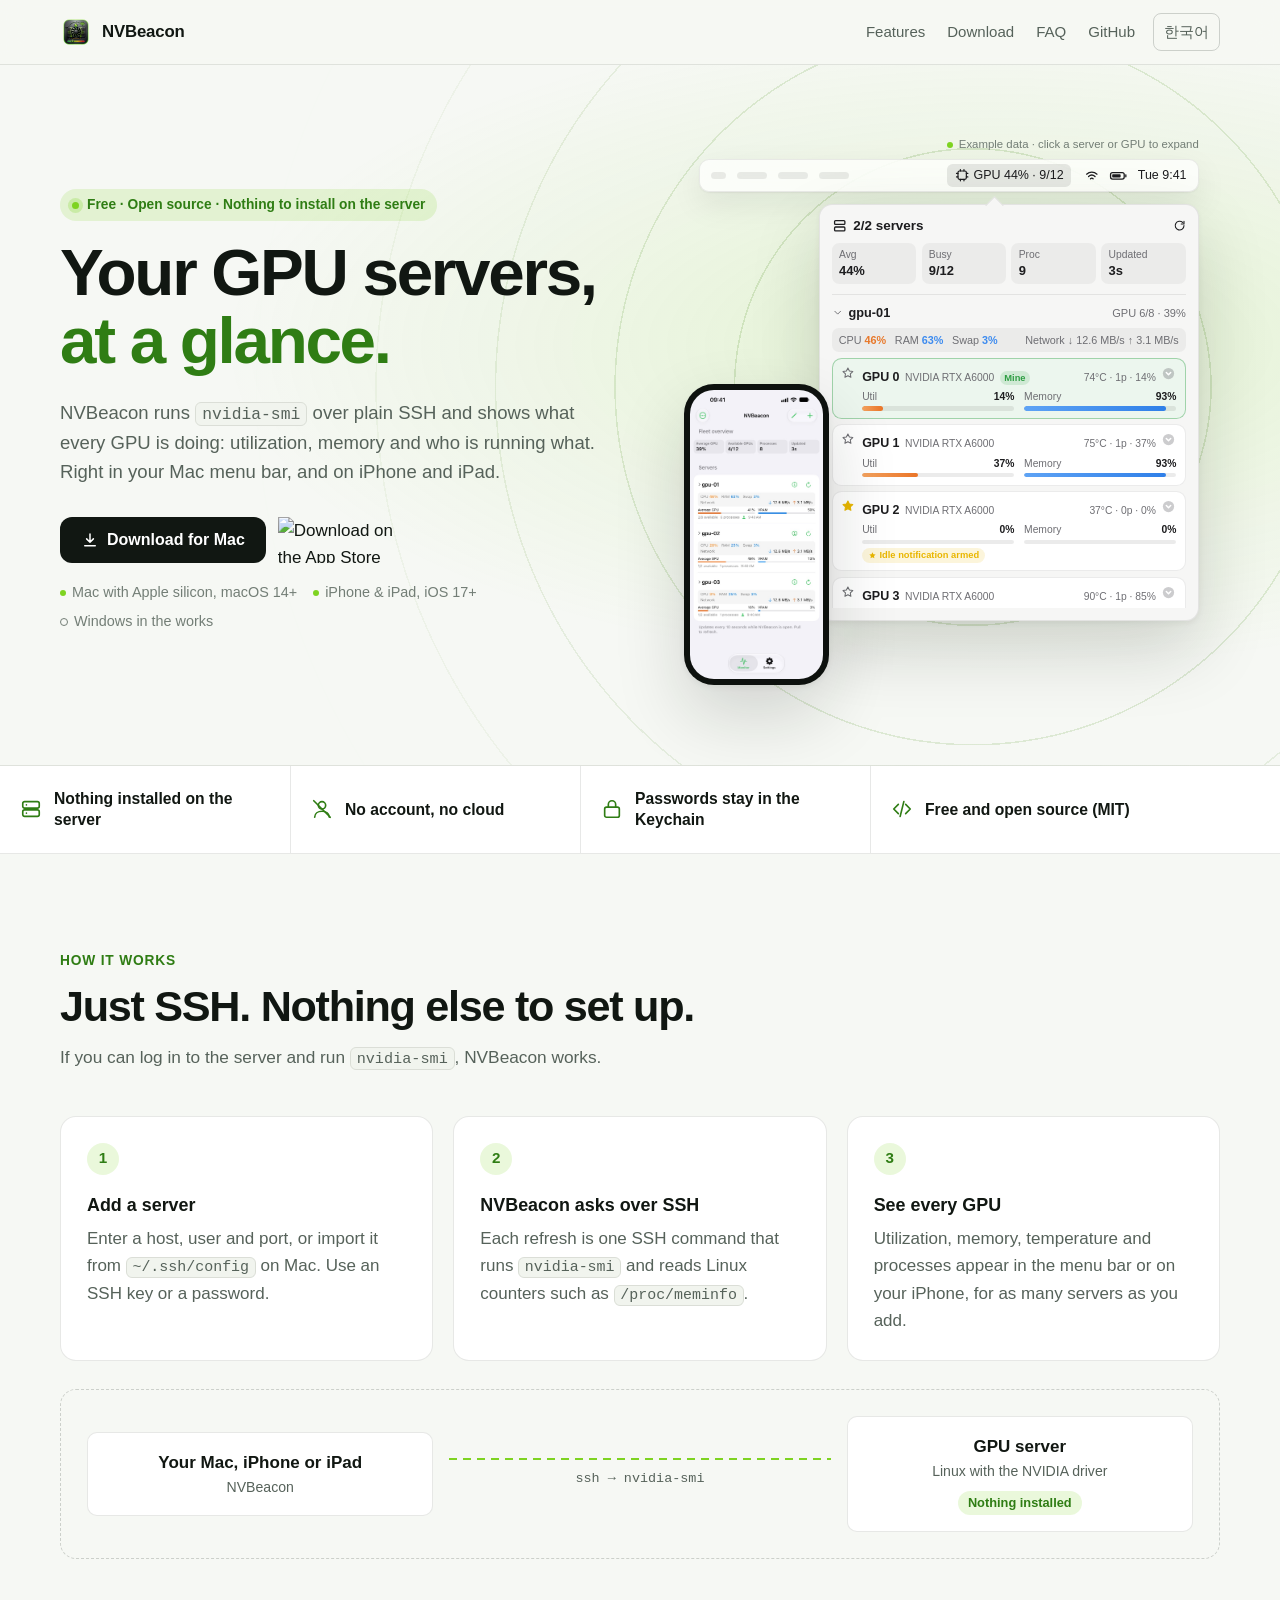
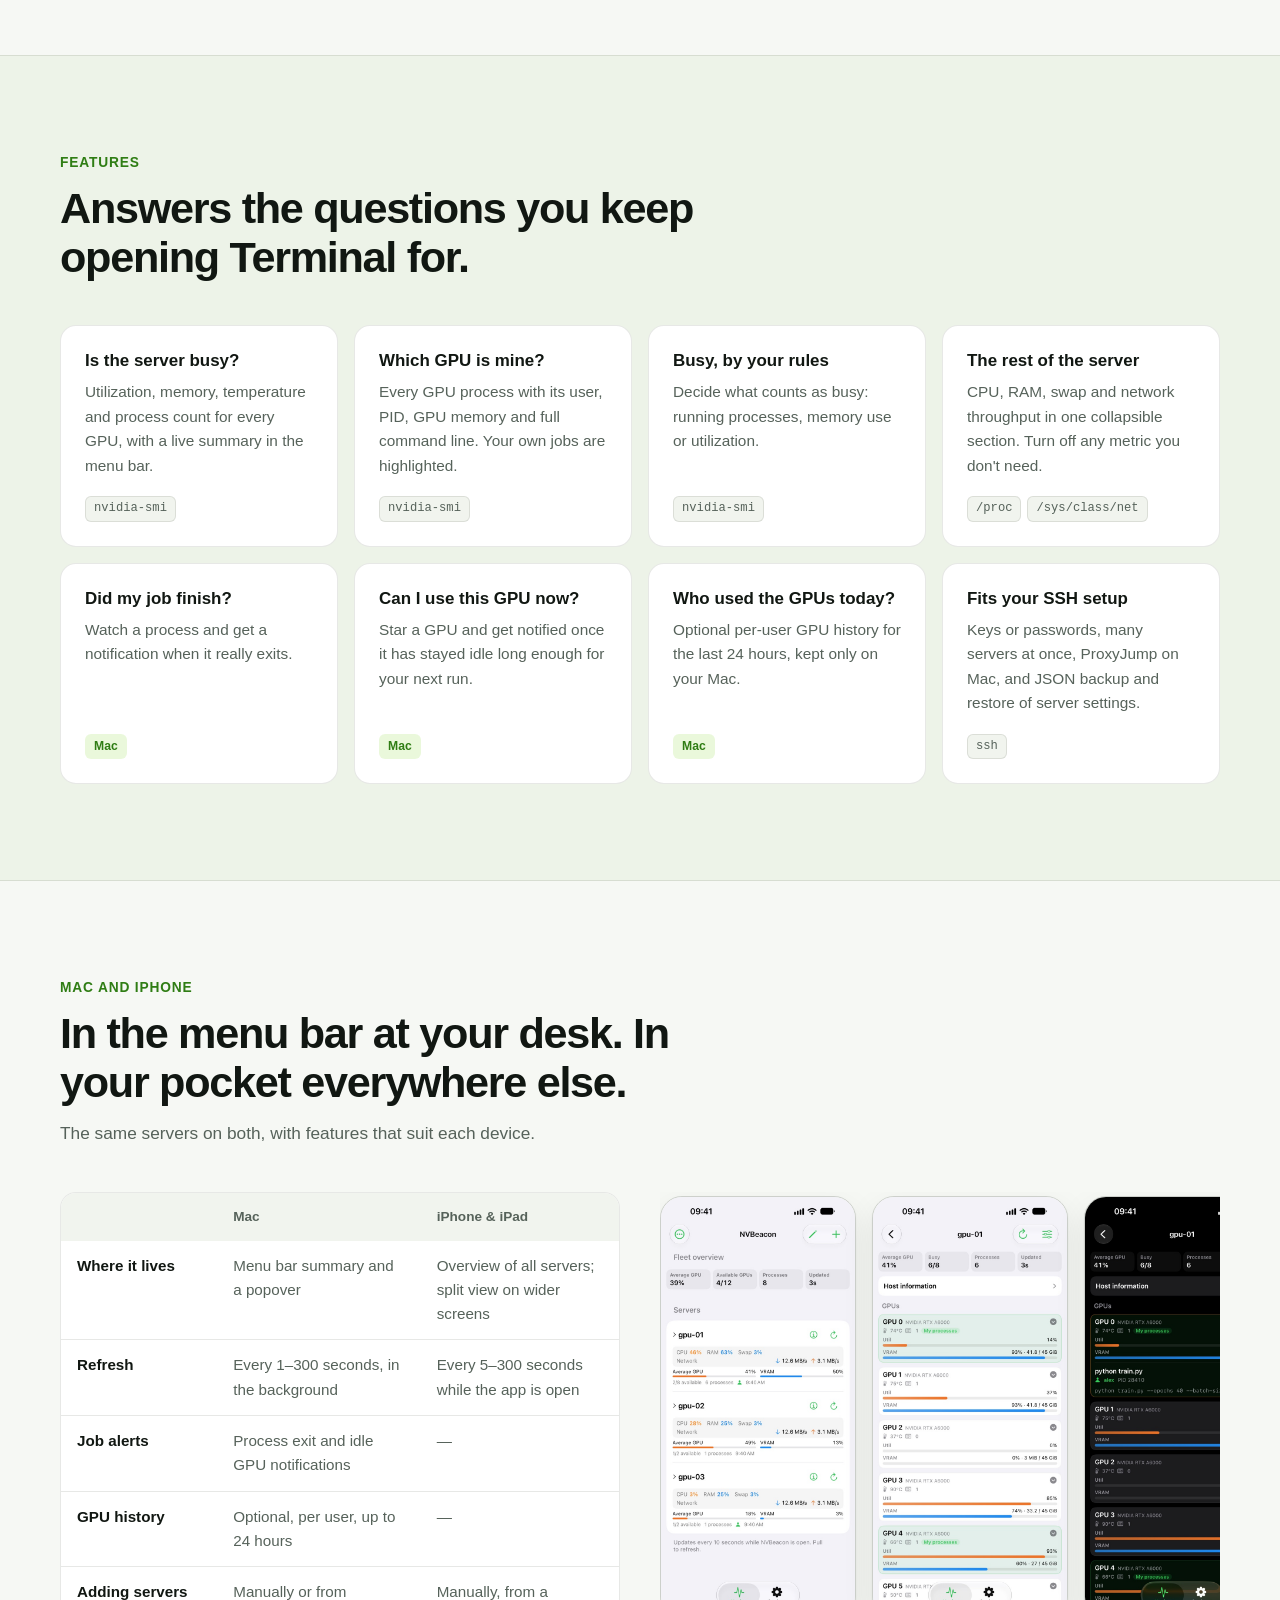
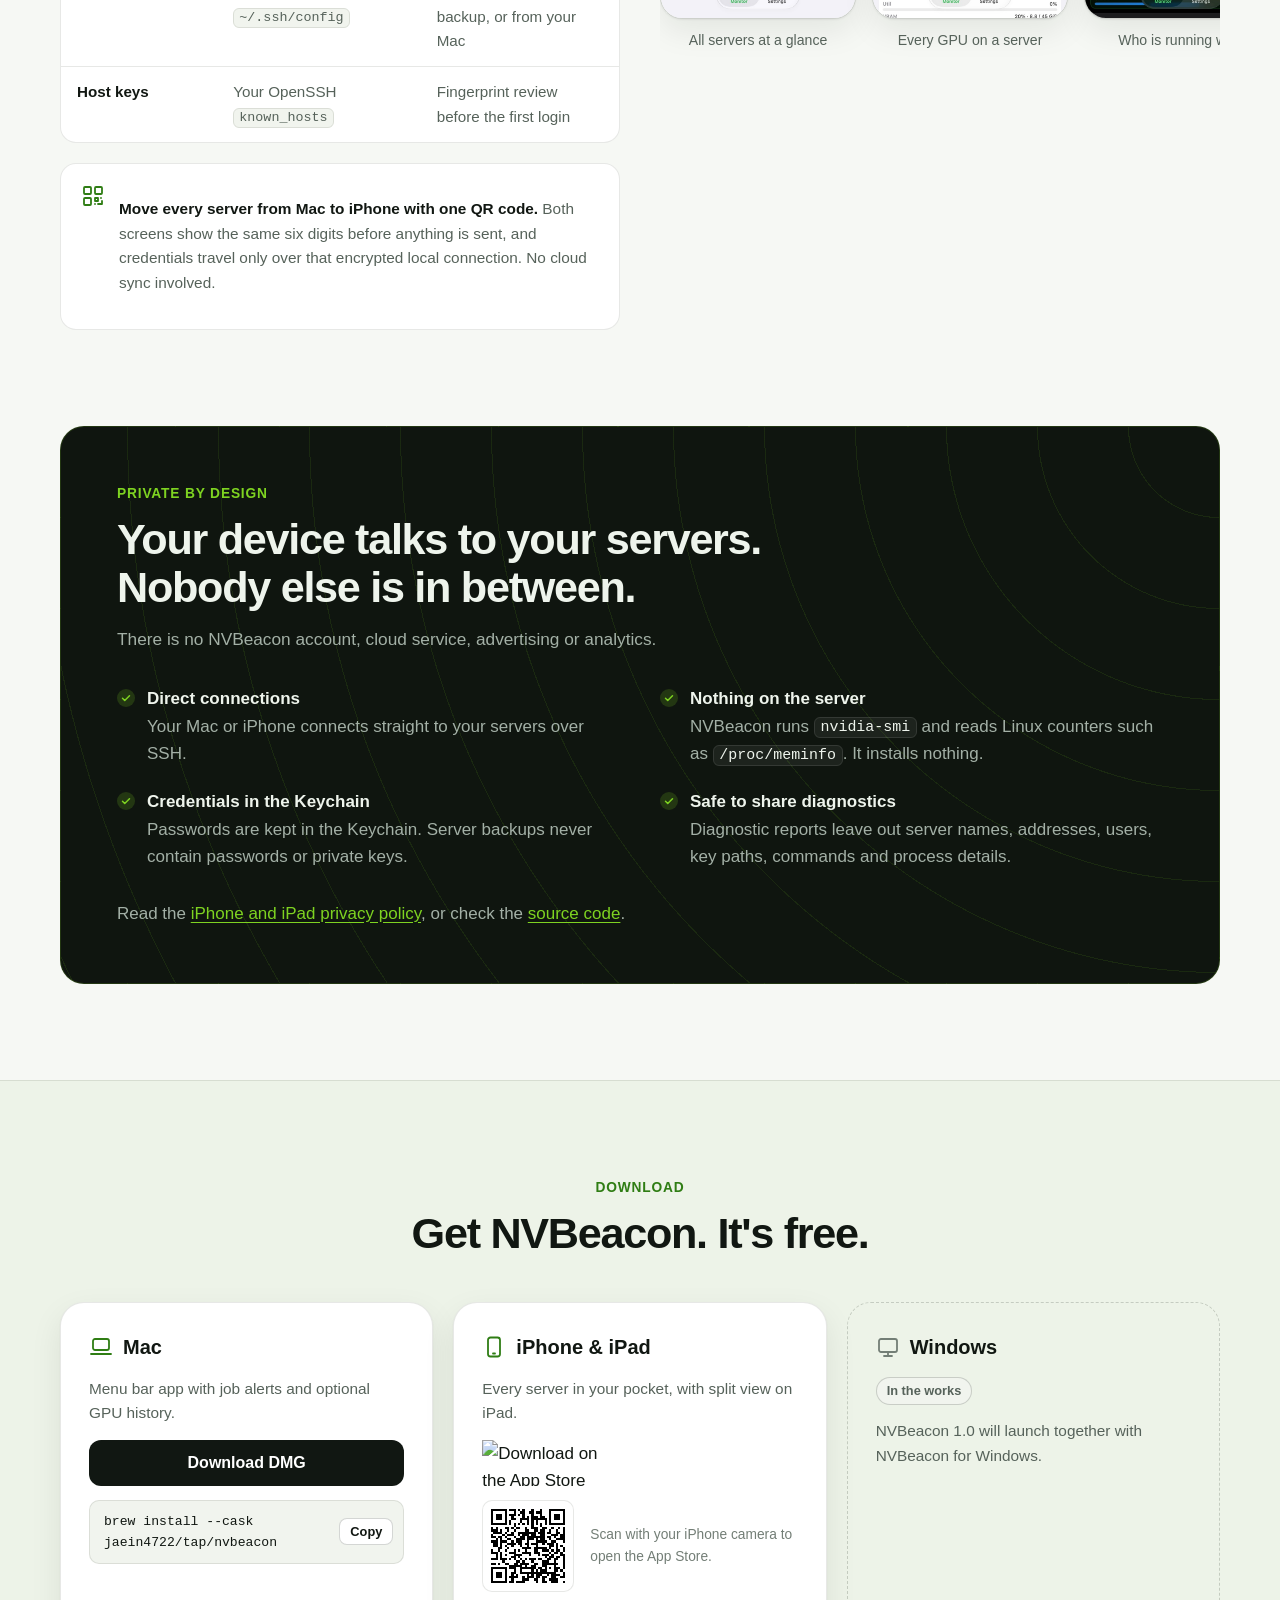
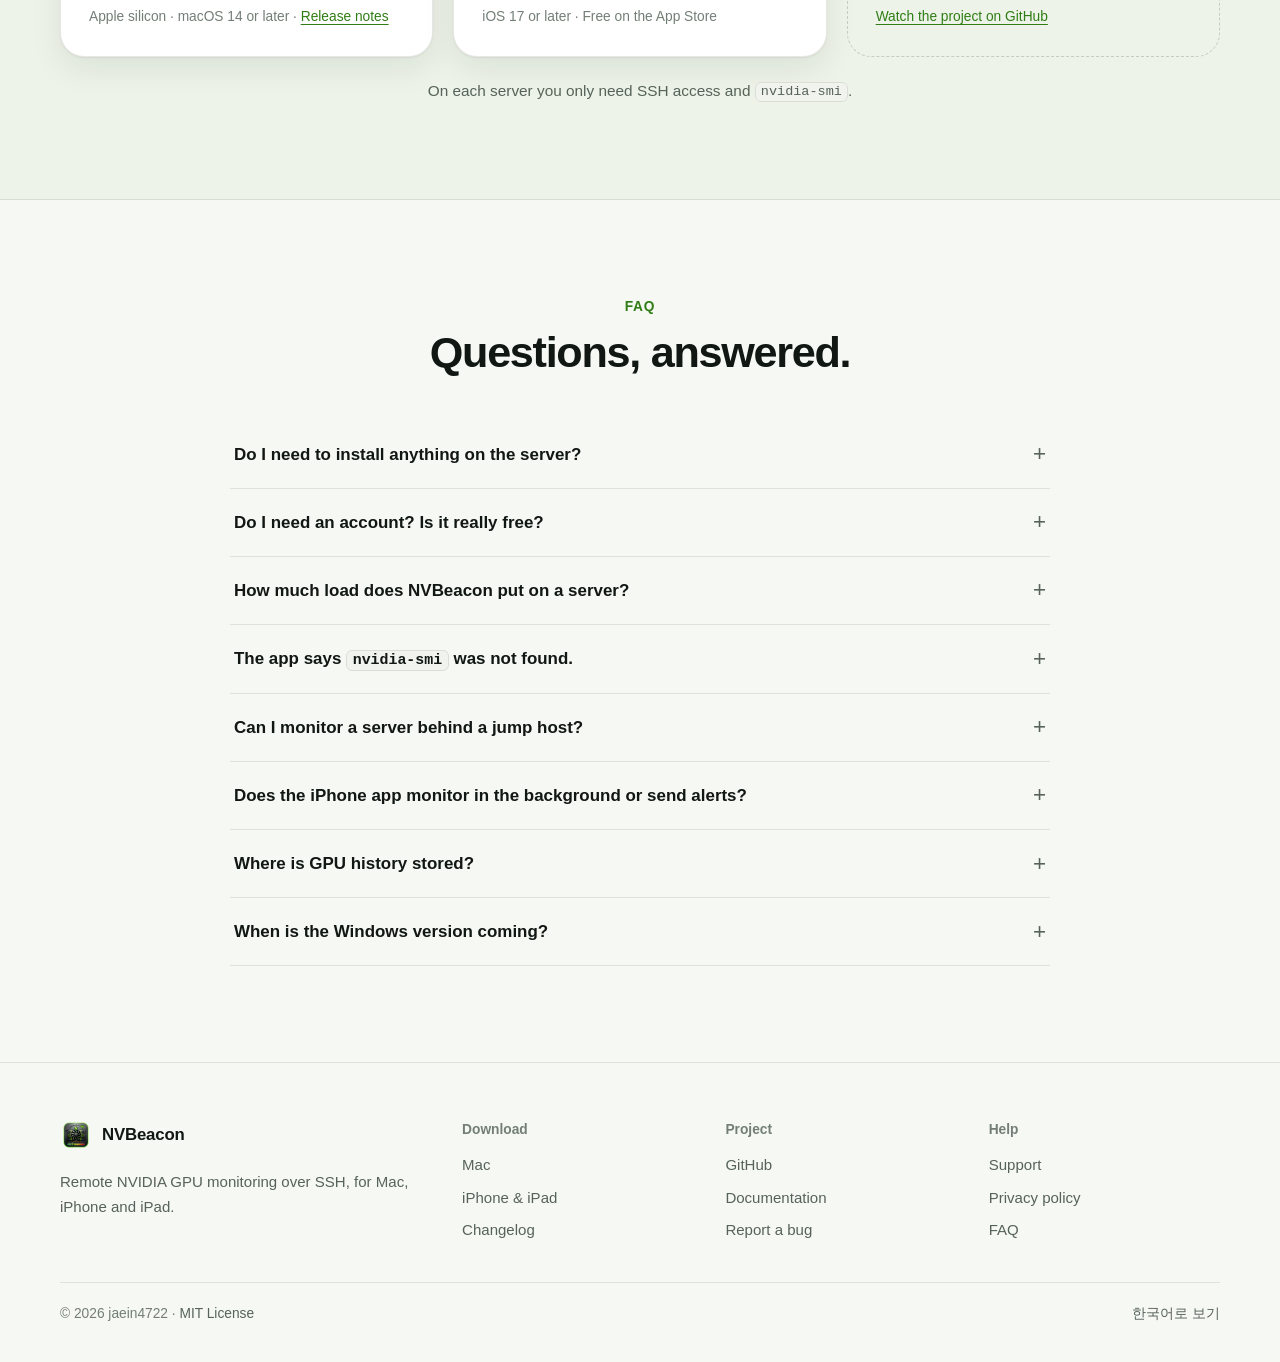
==== commit 3493727b: "Add an HTML mock-up of the Mac popover and link the latest DMG" ====
--- a/site/index.html
+++ b/site/index.html
@@ -34,7 +34,7 @@
     "name": "NVBeacon",
     "description": "Remote NVIDIA GPU monitoring over SSH with nvidia-smi, from the Mac menu bar and on iPhone and iPad. Nothing is installed on the server.",
     "applicationCategory": "DeveloperApplication",
-    "operatingSystem": "macOS 14 or later, iOS 17 or later",
+    "operatingSystem": "macOS 14 or later (Apple silicon), iOS 17 or later",
     "url": "https://jaein4722.github.io/NVBeacon/",
     "downloadUrl": [
       "https://github.com/jaein4722/NVBeacon/releases/latest",
@@ -74,7 +74,7 @@
             utilization, memory and who is running what. Right in your Mac menu bar, and on iPhone and iPad.
           </p>
           <div class="hero-actions">
-            <a class="button primary" href="https://github.com/jaein4722/NVBeacon/releases/latest">
+            <a class="button primary" href="https://github.com/jaein4722/NVBeacon/releases/latest" data-dmg-link>
               <svg viewBox="0 0 24 24" fill="none" stroke="currentColor" stroke-width="2" stroke-linecap="round" stroke-linejoin="round" aria-hidden="true"><path d="M12 4v11m0 0l-4.5-4.5M12 15l4.5-4.5M5 19.5h14"/></svg>
               Download for Mac
             </a>
@@ -83,17 +83,109 @@
             </a>
           </div>
           <ul class="platform-line" aria-label="Platforms">
-            <li>macOS 14+</li>
+            <li>Mac with Apple silicon, macOS 14+</li>
             <li>iPhone &amp; iPad, iOS 17+</li>
             <li class="soon">Windows in the works</li>
           </ul>
         </div>
 
         <div class="hero-visual">
-          <picture>
-            <source srcset="./assets/popover-overview-dark.png" media="(prefers-color-scheme: dark)">
-            <img class="mac-shot" src="./assets/popover-overview.png" width="936" height="1374" alt="NVBeacon popover on Mac listing eight GPUs with utilization and memory bars">
-          </picture>
+          <div class="mock" role="region" aria-label="NVBeacon popover on Mac, with example data">
+            <div class="mk-caption"><span class="mk-caption-dot" aria-hidden="true"></span><span>Example data · click a server or GPU to expand</span></div>
+            <div class="mk-menubar" aria-hidden="true">
+              <span class="mk-menus"><i></i><i></i><i></i><i></i></span>
+              <span class="mk-item"><svg viewBox="0 0 24 24"><rect x="5" y="5" width="14" height="14" rx="2.5"/><path d="M9 2.5v2.5M15 2.5v2.5M9 19v2.5M15 19v2.5M2.5 9H5M2.5 15H5M19 9h2.5M19 15h2.5"/></svg>GPU 44% · 9/12</span>
+              <span class="mk-sys"><svg viewBox="0 0 24 24"><path d="M4 9.5a12 12 0 0 1 16 0M7 13a7.5 7.5 0 0 1 10 0M10 16.5a3 3 0 0 1 4 0"/></svg><svg viewBox="0 0 28 24"><rect x="2" y="7" width="21" height="10" rx="3"/><rect x="4.5" y="9.5" width="13" height="5" rx="1.2" class="fill"/><path d="M25.5 10.5v3"/></svg><span>Tue 9:41</span></span>
+            </div>
+            <div class="mk-popover">
+              <div class="mk-header" aria-hidden="true">
+                <span class="mk-title"><svg viewBox="0 0 24 24"><rect x="4" y="4" width="16" height="6" rx="1.5"/><rect x="4" y="14" width="16" height="6" rx="1.5"/></svg>2/2 servers</span>
+                <span class="mk-tools"><svg viewBox="0 0 24 24"><path d="M20 12a8 8 0 1 1-2.4-5.7M20 4v5h-5"/></svg></span>
+              </div>
+              <div class="mk-pills">
+                <div><span>Avg</span><b>44%</b></div>
+                <div><span>Busy</span><b>9/12</b></div>
+                <div><span>Proc</span><b>9</b></div>
+                <div><span>Updated</span><b>3s</b></div>
+              </div>
+              <div class="mk-scroll">
+              <details class="mk-server" open>
+                <summary class="mk-server-head"><svg class="chev" viewBox="0 0 24 24" aria-hidden="true"><path d="M9 6l6 6-6 6"/></svg><b>gpu-01</b><span>GPU 6/8 · 39%</span></summary>
+                <div class="mk-host"><span>CPU <b class="o">46%</b></span><span>RAM <b class="b">63%</b></span><span>Swap <b class="b">3%</b></span><span class="net">Network ↓ 12.6 MB/s ↑ 3.1 MB/s</span></div>
+                  <details class="mk-gpu mine">
+                    <summary><span class="mk-star"><svg viewBox="0 0 24 24" aria-hidden="true"><path d="M12 3.5l2.6 5.3 5.9.9-4.3 4.1 1 5.8L12 16.9l-5.2 2.7 1-5.8-4.3-4.1 5.9-.9z"/></svg></span><span class="mk-gpu-body"><span class="mk-gpu-head"><b>GPU 0</b><span class="mk-model">NVIDIA RTX A6000</span><span class="mk-badge">Mine</span><span class="mk-stats">74°C · 1p · 14%</span><span class="mk-expand" aria-hidden="true"><svg viewBox="0 0 24 24"><circle cx="12" cy="12" r="9" class="fill"/><path d="M8.5 10.5L12 14l3.5-3.5" class="cut"/></svg></span></span><span class="mk-bars"><span class="mk-bar"><span>Util</span><em>14%</em><i style="--v:14%"></i></span><span class="mk-bar mem"><span>Memory</span><em>93%</em><i style="--v:93%"></i></span></span></span></summary>
+                      <div class="mk-procs">
+                        <div class="mk-proc"><span class="mk-proc-user me">alex</span><span class="mk-proc-main"><span class="mk-proc-name">python train.py <span class="mk-badge">Mine</span></span><span class="mk-proc-pid">PID 28410</span></span><span class="mk-proc-mem">41.8 GiB</span><span class="mk-notify on"><svg viewBox="0 0 24 24" aria-hidden="true"><path d="M6 16V11a6 6 0 0 1 12 0v5l1.5 2h-15zM10 20.5a2 2 0 0 0 4 0"/></svg>Watching</span><code class="mk-proc-cmd">python train.py --epochs 40 --batch-size 32</code></div>
+                      </div>
+                  </details>
+                  <details class="mk-gpu">
+                    <summary><span class="mk-star"><svg viewBox="0 0 24 24" aria-hidden="true"><path d="M12 3.5l2.6 5.3 5.9.9-4.3 4.1 1 5.8L12 16.9l-5.2 2.7 1-5.8-4.3-4.1 5.9-.9z"/></svg></span><span class="mk-gpu-body"><span class="mk-gpu-head"><b>GPU 1</b><span class="mk-model">NVIDIA RTX A6000</span><span class="mk-stats">75°C · 1p · 37%</span><span class="mk-expand" aria-hidden="true"><svg viewBox="0 0 24 24"><circle cx="12" cy="12" r="9" class="fill"/><path d="M8.5 10.5L12 14l3.5-3.5" class="cut"/></svg></span></span><span class="mk-bars"><span class="mk-bar"><span>Util</span><em>37%</em><i style="--v:37%"></i></span><span class="mk-bar mem"><span>Memory</span><em>93%</em><i style="--v:93%"></i></span></span></span></summary>
+                      <div class="mk-procs">
+                        <div class="mk-proc"><span class="mk-proc-user">minji</span><span class="mk-proc-main"><span class="mk-proc-name">python finetune.py</span><span class="mk-proc-pid">PID 30122</span></span><span class="mk-proc-mem">41.8 GiB</span><span class="mk-notify"><svg viewBox="0 0 24 24" aria-hidden="true"><path d="M6 16V11a6 6 0 0 1 12 0v5l1.5 2h-15zM10 20.5a2 2 0 0 0 4 0"/></svg>Notify</span><code class="mk-proc-cmd">python finetune.py --lr 2e-5</code></div>
+                      </div>
+                  </details>
+                  <details class="mk-gpu">
+                    <summary><span class="mk-star on"><svg viewBox="0 0 24 24" aria-hidden="true"><path d="M12 3.5l2.6 5.3 5.9.9-4.3 4.1 1 5.8L12 16.9l-5.2 2.7 1-5.8-4.3-4.1 5.9-.9z"/></svg></span><span class="mk-gpu-body"><span class="mk-gpu-head"><b>GPU 2</b><span class="mk-model">NVIDIA RTX A6000</span><span class="mk-stats">37°C · 0p · 0%</span><span class="mk-expand" aria-hidden="true"><svg viewBox="0 0 24 24"><circle cx="12" cy="12" r="9" class="fill"/><path d="M8.5 10.5L12 14l3.5-3.5" class="cut"/></svg></span></span><span class="mk-bars"><span class="mk-bar"><span>Util</span><em>0%</em><i style="--v:0%"></i></span><span class="mk-bar mem"><span>Memory</span><em>0%</em><i style="--v:0%"></i></span></span><span class="mk-armed"><svg viewBox="0 0 24 24" aria-hidden="true"><path d="M12 3.5l2.6 5.3 5.9.9-4.3 4.1 1 5.8L12 16.9l-5.2 2.7 1-5.8-4.3-4.1 5.9-.9z"/></svg>Idle notification armed</span></span></summary>
+                      <div class="mk-procs"><p class="mk-empty">There are no active compute processes reported on this GPU.</p></div>
+                  </details>
+                  <details class="mk-gpu">
+                    <summary><span class="mk-star"><svg viewBox="0 0 24 24" aria-hidden="true"><path d="M12 3.5l2.6 5.3 5.9.9-4.3 4.1 1 5.8L12 16.9l-5.2 2.7 1-5.8-4.3-4.1 5.9-.9z"/></svg></span><span class="mk-gpu-body"><span class="mk-gpu-head"><b>GPU 3</b><span class="mk-model">NVIDIA RTX A6000</span><span class="mk-stats">90°C · 1p · 85%</span><span class="mk-expand" aria-hidden="true"><svg viewBox="0 0 24 24"><circle cx="12" cy="12" r="9" class="fill"/><path d="M8.5 10.5L12 14l3.5-3.5" class="cut"/></svg></span></span><span class="mk-bars"><span class="mk-bar"><span>Util</span><em>85%</em><i style="--v:85%"></i></span><span class="mk-bar mem"><span>Memory</span><em>74%</em><i style="--v:74%"></i></span></span></span></summary>
+                      <div class="mk-procs">
+                        <div class="mk-proc"><span class="mk-proc-user">jun</span><span class="mk-proc-main"><span class="mk-proc-name">torchrun</span><span class="mk-proc-pid">PID 31877</span></span><span class="mk-proc-mem">33.2 GiB</span><span class="mk-notify"><svg viewBox="0 0 24 24" aria-hidden="true"><path d="M6 16V11a6 6 0 0 1 12 0v5l1.5 2h-15zM10 20.5a2 2 0 0 0 4 0"/></svg>Notify</span><code class="mk-proc-cmd">torchrun --nproc_per_node 2 pretrain.py</code></div>
+                      </div>
+                  </details>
+                  <details class="mk-gpu mine">
+                    <summary><span class="mk-star"><svg viewBox="0 0 24 24" aria-hidden="true"><path d="M12 3.5l2.6 5.3 5.9.9-4.3 4.1 1 5.8L12 16.9l-5.2 2.7 1-5.8-4.3-4.1 5.9-.9z"/></svg></span><span class="mk-gpu-body"><span class="mk-gpu-head"><b>GPU 4</b><span class="mk-model">NVIDIA RTX A6000</span><span class="mk-badge">Mine</span><span class="mk-stats">66°C · 1p · 93%</span><span class="mk-expand" aria-hidden="true"><svg viewBox="0 0 24 24"><circle cx="12" cy="12" r="9" class="fill"/><path d="M8.5 10.5L12 14l3.5-3.5" class="cut"/></svg></span></span><span class="mk-bars"><span class="mk-bar"><span>Util</span><em>93%</em><i style="--v:93%"></i></span><span class="mk-bar mem"><span>Memory</span><em>60%</em><i style="--v:60%"></i></span></span></span></summary>
+                      <div class="mk-procs">
+                        <div class="mk-proc"><span class="mk-proc-user me">alex</span><span class="mk-proc-main"><span class="mk-proc-name">python eval.py <span class="mk-badge">Mine</span></span><span class="mk-proc-pid">PID 28533</span></span><span class="mk-proc-mem">27.0 GiB</span><span class="mk-notify"><svg viewBox="0 0 24 24" aria-hidden="true"><path d="M6 16V11a6 6 0 0 1 12 0v5l1.5 2h-15zM10 20.5a2 2 0 0 0 4 0"/></svg>Notify</span><code class="mk-proc-cmd">python eval.py --split val</code></div>
+                      </div>
+                  </details>
+                  <details class="mk-gpu">
+                    <summary><span class="mk-star"><svg viewBox="0 0 24 24" aria-hidden="true"><path d="M12 3.5l2.6 5.3 5.9.9-4.3 4.1 1 5.8L12 16.9l-5.2 2.7 1-5.8-4.3-4.1 5.9-.9z"/></svg></span><span class="mk-gpu-body"><span class="mk-gpu-head"><b>GPU 5</b><span class="mk-model">NVIDIA RTX A6000</span><span class="mk-stats">41°C · 0p · 0%</span><span class="mk-expand" aria-hidden="true"><svg viewBox="0 0 24 24"><circle cx="12" cy="12" r="9" class="fill"/><path d="M8.5 10.5L12 14l3.5-3.5" class="cut"/></svg></span></span><span class="mk-bars"><span class="mk-bar"><span>Util</span><em>0%</em><i style="--v:0%"></i></span><span class="mk-bar mem"><span>Memory</span><em>0%</em><i style="--v:0%"></i></span></span></span></summary>
+                      <div class="mk-procs"><p class="mk-empty">There are no active compute processes reported on this GPU.</p></div>
+                  </details>
+                  <details class="mk-gpu">
+                    <summary><span class="mk-star"><svg viewBox="0 0 24 24" aria-hidden="true"><path d="M12 3.5l2.6 5.3 5.9.9-4.3 4.1 1 5.8L12 16.9l-5.2 2.7 1-5.8-4.3-4.1 5.9-.9z"/></svg></span><span class="mk-gpu-body"><span class="mk-gpu-head"><b>GPU 6</b><span class="mk-model">NVIDIA RTX A6000</span><span class="mk-stats">58°C · 1p · 22%</span><span class="mk-expand" aria-hidden="true"><svg viewBox="0 0 24 24"><circle cx="12" cy="12" r="9" class="fill"/><path d="M8.5 10.5L12 14l3.5-3.5" class="cut"/></svg></span></span><span class="mk-bars"><span class="mk-bar"><span>Util</span><em>22%</em><i style="--v:22%"></i></span><span class="mk-bar mem"><span>Memory</span><em>20%</em><i style="--v:20%"></i></span></span></span></summary>
+                      <div class="mk-procs">
+                        <div class="mk-proc"><span class="mk-proc-user">sam</span><span class="mk-proc-main"><span class="mk-proc-name">jupyter-kernel</span><span class="mk-proc-pid">PID 29960</span></span><span class="mk-proc-mem">8.8 GiB</span><span class="mk-notify"><svg viewBox="0 0 24 24" aria-hidden="true"><path d="M6 16V11a6 6 0 0 1 12 0v5l1.5 2h-15zM10 20.5a2 2 0 0 0 4 0"/></svg>Notify</span><code class="mk-proc-cmd">python -m ipykernel_launcher</code></div>
+                      </div>
+                  </details>
+                  <details class="mk-gpu">
+                    <summary><span class="mk-star"><svg viewBox="0 0 24 24" aria-hidden="true"><path d="M12 3.5l2.6 5.3 5.9.9-4.3 4.1 1 5.8L12 16.9l-5.2 2.7 1-5.8-4.3-4.1 5.9-.9z"/></svg></span><span class="mk-gpu-body"><span class="mk-gpu-head"><b>GPU 7</b><span class="mk-model">NVIDIA RTX A6000</span><span class="mk-stats">79°C · 1p · 64%</span><span class="mk-expand" aria-hidden="true"><svg viewBox="0 0 24 24"><circle cx="12" cy="12" r="9" class="fill"/><path d="M8.5 10.5L12 14l3.5-3.5" class="cut"/></svg></span></span><span class="mk-bars"><span class="mk-bar"><span>Util</span><em>64%</em><i style="--v:64%"></i></span><span class="mk-bar mem"><span>Memory</span><em>73%</em><i style="--v:73%"></i></span></span></span></summary>
+                      <div class="mk-procs">
+                        <div class="mk-proc"><span class="mk-proc-user">jun</span><span class="mk-proc-main"><span class="mk-proc-name">torchrun</span><span class="mk-proc-pid">PID 31878</span></span><span class="mk-proc-mem">33.0 GiB</span><span class="mk-notify"><svg viewBox="0 0 24 24" aria-hidden="true"><path d="M6 16V11a6 6 0 0 1 12 0v5l1.5 2h-15zM10 20.5a2 2 0 0 0 4 0"/></svg>Notify</span><code class="mk-proc-cmd">torchrun --nproc_per_node 2 pretrain.py</code></div>
+                      </div>
+                  </details>
+              </details>
+              <details class="mk-server">
+                <summary class="mk-server-head"><svg class="chev" viewBox="0 0 24 24" aria-hidden="true"><path d="M9 6l6 6-6 6"/></svg><b>gpu-02</b><span>GPU 3/4 · 53%</span></summary>
+                <div class="mk-host"><span>CPU <b class="o">28%</b></span><span>RAM <b class="b">25%</b></span><span>Swap <b class="b">3%</b></span><span class="net">Network ↓ 4.2 MB/s ↑ 0.8 MB/s</span></div>
+                  <details class="mk-gpu">
+                    <summary><span class="mk-star"><svg viewBox="0 0 24 24" aria-hidden="true"><path d="M12 3.5l2.6 5.3 5.9.9-4.3 4.1 1 5.8L12 16.9l-5.2 2.7 1-5.8-4.3-4.1 5.9-.9z"/></svg></span><span class="mk-gpu-body"><span class="mk-gpu-head"><b>GPU 0</b><span class="mk-model">NVIDIA GeForce RTX 4090</span><span class="mk-stats">68°C · 1p · 71%</span><span class="mk-expand" aria-hidden="true"><svg viewBox="0 0 24 24"><circle cx="12" cy="12" r="9" class="fill"/><path d="M8.5 10.5L12 14l3.5-3.5" class="cut"/></svg></span></span><span class="mk-bars"><span class="mk-bar"><span>Util</span><em>71%</em><i style="--v:71%"></i></span><span class="mk-bar mem"><span>Memory</span><em>77%</em><i style="--v:77%"></i></span></span></span></summary>
+                      <div class="mk-procs">
+                        <div class="mk-proc"><span class="mk-proc-user">minji</span><span class="mk-proc-main"><span class="mk-proc-name">python sweep.py</span><span class="mk-proc-pid">PID 11204</span></span><span class="mk-proc-mem">18.4 GiB</span><span class="mk-notify"><svg viewBox="0 0 24 24" aria-hidden="true"><path d="M6 16V11a6 6 0 0 1 12 0v5l1.5 2h-15zM10 20.5a2 2 0 0 0 4 0"/></svg>Notify</span><code class="mk-proc-cmd">python sweep.py --trial 7</code></div>
+                      </div>
+                  </details>
+                  <details class="mk-gpu">
+                    <summary><span class="mk-star"><svg viewBox="0 0 24 24" aria-hidden="true"><path d="M12 3.5l2.6 5.3 5.9.9-4.3 4.1 1 5.8L12 16.9l-5.2 2.7 1-5.8-4.3-4.1 5.9-.9z"/></svg></span><span class="mk-gpu-body"><span class="mk-gpu-head"><b>GPU 1</b><span class="mk-model">NVIDIA GeForce RTX 4090</span><span class="mk-stats">35°C · 0p · 0%</span><span class="mk-expand" aria-hidden="true"><svg viewBox="0 0 24 24"><circle cx="12" cy="12" r="9" class="fill"/><path d="M8.5 10.5L12 14l3.5-3.5" class="cut"/></svg></span></span><span class="mk-bars"><span class="mk-bar"><span>Util</span><em>0%</em><i style="--v:0%"></i></span><span class="mk-bar mem"><span>Memory</span><em>0%</em><i style="--v:0%"></i></span></span></span></summary>
+                      <div class="mk-procs"><p class="mk-empty">There are no active compute processes reported on this GPU.</p></div>
+                  </details>
+                  <details class="mk-gpu">
+                    <summary><span class="mk-star"><svg viewBox="0 0 24 24" aria-hidden="true"><path d="M12 3.5l2.6 5.3 5.9.9-4.3 4.1 1 5.8L12 16.9l-5.2 2.7 1-5.8-4.3-4.1 5.9-.9z"/></svg></span><span class="mk-gpu-body"><span class="mk-gpu-head"><b>GPU 2</b><span class="mk-model">NVIDIA GeForce RTX 4090</span><span class="mk-stats">74°C · 1p · 88%</span><span class="mk-expand" aria-hidden="true"><svg viewBox="0 0 24 24"><circle cx="12" cy="12" r="9" class="fill"/><path d="M8.5 10.5L12 14l3.5-3.5" class="cut"/></svg></span></span><span class="mk-bars"><span class="mk-bar"><span>Util</span><em>88%</em><i style="--v:88%"></i></span><span class="mk-bar mem"><span>Memory</span><em>90%</em><i style="--v:90%"></i></span></span></span></summary>
+                      <div class="mk-procs">
+                        <div class="mk-proc"><span class="mk-proc-user">sam</span><span class="mk-proc-main"><span class="mk-proc-name">python train_vit.py</span><span class="mk-proc-pid">PID 11391</span></span><span class="mk-proc-mem">21.7 GiB</span><span class="mk-notify"><svg viewBox="0 0 24 24" aria-hidden="true"><path d="M6 16V11a6 6 0 0 1 12 0v5l1.5 2h-15zM10 20.5a2 2 0 0 0 4 0"/></svg>Notify</span><code class="mk-proc-cmd">python train_vit.py</code></div>
+                      </div>
+                  </details>
+                  <details class="mk-gpu">
+                    <summary><span class="mk-star"><svg viewBox="0 0 24 24" aria-hidden="true"><path d="M12 3.5l2.6 5.3 5.9.9-4.3 4.1 1 5.8L12 16.9l-5.2 2.7 1-5.8-4.3-4.1 5.9-.9z"/></svg></span><span class="mk-gpu-body"><span class="mk-gpu-head"><b>GPU 3</b><span class="mk-model">NVIDIA GeForce RTX 4090</span><span class="mk-stats">63°C · 1p · 52%</span><span class="mk-expand" aria-hidden="true"><svg viewBox="0 0 24 24"><circle cx="12" cy="12" r="9" class="fill"/><path d="M8.5 10.5L12 14l3.5-3.5" class="cut"/></svg></span></span><span class="mk-bars"><span class="mk-bar"><span>Util</span><em>52%</em><i style="--v:52%"></i></span><span class="mk-bar mem"><span>Memory</span><em>40%</em><i style="--v:40%"></i></span></span></span></summary>
+                      <div class="mk-procs">
+                        <div class="mk-proc"><span class="mk-proc-user">jun</span><span class="mk-proc-main"><span class="mk-proc-name">python infer.py</span><span class="mk-proc-pid">PID 11455</span></span><span class="mk-proc-mem">9.6 GiB</span><span class="mk-notify"><svg viewBox="0 0 24 24" aria-hidden="true"><path d="M6 16V11a6 6 0 0 1 12 0v5l1.5 2h-15zM10 20.5a2 2 0 0 0 4 0"/></svg>Notify</span><code class="mk-proc-cmd">python infer.py --port 8000</code></div>
+                      </div>
+                  </details>
+              </details>
+              </div>
+            </div>
+          </div>
           <div class="phone-shot">
             <picture>
               <source srcset="./assets/iphone/en/03-gpu-details-dark.jpg" media="(prefers-color-scheme: dark)">
@@ -277,12 +369,12 @@
               Mac
             </h3>
             <p>Menu bar app with job alerts and optional GPU history.</p>
-            <a class="button primary" href="https://github.com/jaein4722/NVBeacon/releases/latest">Download DMG</a>
+            <a class="button primary" href="https://github.com/jaein4722/NVBeacon/releases/latest" data-dmg-link>Download DMG</a>
             <div class="command">
               <pre><code>brew install --cask jaein4722/tap/nvbeacon</code></pre>
               <button class="copy-button" type="button" data-copy="brew install --cask jaein4722/tap/nvbeacon" data-done="Copied">Copy</button>
             </div>
-            <p class="meta">macOS 14 or later · <a href="https://github.com/jaein4722/NVBeacon/releases">Release notes</a></p>
+            <p class="meta"><span data-latest-version="Version {v} · " hidden></span>Apple silicon · macOS 14 or later · <a href="https://github.com/jaein4722/NVBeacon/releases">Release notes</a></p>
           </article>
           <article class="download-card">
             <h3>
@@ -367,7 +459,7 @@
         <div class="footer-col">
           <h2>Download</h2>
           <ul>
-            <li><a href="https://github.com/jaein4722/NVBeacon/releases/latest">Mac</a></li>
+            <li><a href="https://github.com/jaein4722/NVBeacon/releases/latest" data-dmg-link>Mac</a></li>
             <li><a href="https://apps.apple.com/app/nvbeacon/id6830951631">iPhone &amp; iPad</a></li>
             <li><a href="https://github.com/jaein4722/NVBeacon/blob/master/CHANGELOG.md">Changelog</a></li>
           </ul>
@@ -396,18 +488,6 @@
     </div>
   </footer>
 
-  <script>
-    document.documentElement.classList.add("js");
-    document.querySelectorAll("[data-copy]").forEach(function (button) {
-      var label = button.textContent;
-      button.addEventListener("click", function () {
-        if (!navigator.clipboard) return;
-        navigator.clipboard.writeText(button.dataset.copy).then(function () {
-          button.textContent = button.dataset.done;
-          setTimeout(function () { button.textContent = label; }, 1600);
-        });
-      });
-    });
-  </script>
+  <script src="./site.js" defer></script>
 </body>
 </html>
--- a/site/styles.css
+++ b/site/styles.css
@@ -296,24 +296,279 @@
 .hero-visual {
   position: relative;
   justify-self: center;
-  width: min(100%, 470px);
-  padding-bottom: 40px;
-}
-
-.mac-shot {
-  display: block;
-  width: 86%;
-  border-radius: 18px;
-  border: 1px solid var(--border-strong);
+  width: min(100%, 500px);
+  padding-bottom: 64px;
+}
+
+/* HTML mock-up of the Mac menu bar and popover (example data). */
+
+.mock {
+  --mk-bar: rgba(255, 255, 255, 0.78);
+  --mk-active: rgba(0, 0, 0, 0.09);
+  --mk-pop: #f6f6f5;
+  --mk-row: #ffffff;
+  --mk-line: rgba(0, 0, 0, 0.08);
+  --mk-text: #1d1d1f;
+  --mk-muted: #6e6e73;
+  --mk-pill: rgba(0, 0, 0, 0.045);
+  --mk-track: rgba(0, 0, 0, 0.08);
+  --mk-star: #e9b600;
+  --mk-green: #2f9e44;
+  position: relative;
+  font-family: -apple-system, BlinkMacSystemFont, "Apple SD Gothic Neo", "Segoe UI", sans-serif;
+  font-size: 12px;
+  line-height: 1.35;
+  color: var(--mk-text);
+  letter-spacing: 0;
+  word-break: normal;
+}
+@media (prefers-color-scheme: dark) {
+  .mock {
+    --mk-bar: rgba(38, 38, 38, 0.82);
+    --mk-active: rgba(255, 255, 255, 0.16);
+    --mk-pop: #232323;
+    --mk-row: #2c2c2c;
+    --mk-line: rgba(255, 255, 255, 0.08);
+    --mk-text: #f2f2f2;
+    --mk-muted: #9b9ba0;
+    --mk-pill: rgba(255, 255, 255, 0.06);
+    --mk-track: rgba(255, 255, 255, 0.11);
+    --mk-star: #ffd60a;
+    --mk-green: #4cd964;
+  }
+}
+.mock svg { fill: none; stroke: currentColor; stroke-width: 2; stroke-linecap: round; stroke-linejoin: round; }
+
+.mk-menubar {
+  display: flex;
+  align-items: center;
+  gap: 1em;
+  height: 2.6em;
+  padding: 0 0.9em;
+  border-radius: 0.8em;
+  background: var(--mk-bar);
+  -webkit-backdrop-filter: blur(18px) saturate(180%);
+  backdrop-filter: blur(18px) saturate(180%);
+  border: 1px solid var(--mk-line);
+  box-shadow: var(--shadow);
+  font-size: 1.04em;
+  white-space: nowrap;
+}
+.mk-menus { flex: 1; display: flex; gap: 0.9em; min-width: 0; overflow: hidden; }
+.mk-menus i { flex: none; width: 2.4em; height: 0.55em; border-radius: 0.3em; background: var(--mk-track); }
+.mk-menus i:first-child { width: 1.2em; }
+.mk-item {
+  display: inline-flex;
+  align-items: center;
+  gap: 0.35em;
+  padding: 0.25em 0.6em;
+  border-radius: 0.45em;
+  background: var(--mk-active);
+  font-weight: 500;
+}
+.mk-item svg { width: 1.15em; height: 1.15em; }
+.mk-sys { display: inline-flex; align-items: center; gap: 0.8em; }
+.mk-sys svg { width: 1.25em; height: 1.25em; }
+.mk-sys svg + svg { width: 1.5em; }
+.mk-sys .fill { fill: currentColor; stroke: none; }
+
+.mk-popover {
+  position: relative;
+  width: 76%;
+  margin: 1em 0 0 auto;
+  padding: 1em;
+  border-radius: 1.1em;
+  background: var(--mk-pop);
+  border: 1px solid var(--mk-line);
   box-shadow: var(--shadow-lg);
-  background: var(--surface);
-}
+}
+.mk-popover::before {
+  content: "";
+  position: absolute;
+  top: -0.5em;
+  right: 52%;
+  width: 1em;
+  height: 1em;
+  background: var(--mk-pop);
+  border-left: 1px solid var(--mk-line);
+  border-top: 1px solid var(--mk-line);
+  transform: rotate(45deg);
+}
+
+.mk-header { display: flex; align-items: center; justify-content: space-between; }
+.mk-title { display: inline-flex; align-items: center; gap: 0.45em; font-weight: 650; font-size: 1.12em; }
+.mk-title svg { width: 1.15em; height: 1.15em; }
+.mk-tools { display: inline-flex; gap: 0.9em; }
+.mk-tools svg { width: 1.1em; height: 1.1em; }
+
+.mk-pills { display: grid; grid-template-columns: repeat(4, minmax(0, 1fr)); gap: 0.45em; margin-top: 0.7em; }
+.mk-pills div { padding: 0.4em 0.6em; border-radius: 0.6em; background: var(--mk-pill); }
+.mk-pills span { display: block; font-size: 0.86em; color: var(--mk-muted); }
+.mk-pills b { font-size: 1.08em; font-weight: 650; font-variant-numeric: tabular-nums; }
+
+.mk-server { margin-top: 0.8em; padding-top: 0.8em; border-top: 1px solid var(--mk-line); }
+.mk-server.collapsed { margin-top: 0.6em; padding-top: 0.6em; }
+.mk-server-head { display: flex; align-items: center; gap: 0.45em; }
+.mk-server-head b { font-size: 1.06em; font-weight: 650; }
+.mk-server-head span { margin-left: auto; color: var(--mk-muted); font-size: 0.92em; font-variant-numeric: tabular-nums; }
+.mk-server-head .chev { width: 0.95em; height: 0.95em; color: var(--mk-muted); }
+.mk-server-head .chev.open { transform: rotate(90deg); }
+
+.mk-host {
+  display: flex;
+  flex-wrap: wrap;
+  gap: 0.2em 0.8em;
+  margin: 0.6em 0 0.2em;
+  padding: 0.45em 0.65em;
+  border-radius: 0.6em;
+  background: var(--mk-pill);
+  font-size: 0.9em;
+  color: var(--mk-muted);
+  font-variant-numeric: tabular-nums;
+}
+.mk-host b { font-weight: 600; }
+.mk-host b.o { color: #e8782a; }
+.mk-host b.b { color: #3d8bef; }
+.mk-host .net { margin-left: auto; }
+
+.mk-gpu {
+  display: flex;
+  gap: 0.6em;
+  margin-top: 0.45em;
+  padding: 0.6em 0.7em;
+  border-radius: 0.8em;
+  background: var(--mk-row);
+  border: 1px solid var(--mk-line);
+}
+.mk-gpu.mine { background: color-mix(in srgb, var(--mk-green) 9%, var(--mk-row)); border-color: color-mix(in srgb, var(--mk-green) 40%, transparent); }
+.mk-star { flex: none; color: var(--mk-muted); }
+.mk-star svg { width: 1.15em; height: 1.15em; stroke-width: 1.8; }
+.mk-star.on { color: var(--mk-star); }
+.mk-star.on svg { fill: currentColor; }
+.mk-gpu-body { flex: 1; min-width: 0; }
+.mk-gpu-head { display: flex; align-items: baseline; gap: 0.45em; white-space: nowrap; }
+.mk-gpu-head b { font-size: 1.04em; font-weight: 650; }
+.mk-model { color: var(--mk-muted); font-size: 0.86em; overflow: hidden; text-overflow: ellipsis; }
+.mk-badge {
+  padding: 0.05em 0.5em;
+  border-radius: 999px;
+  font-size: 0.78em;
+  font-weight: 650;
+  color: var(--mk-green);
+  background: color-mix(in srgb, var(--mk-green) 15%, transparent);
+}
+.mk-stats { margin-left: auto; color: var(--mk-muted); font-size: 0.86em; font-variant-numeric: tabular-nums; }
+.mk-bars { display: grid; grid-template-columns: 1fr 1fr; gap: 0.8em; margin-top: 0.35em; }
+.mk-bar { display: grid; grid-template-columns: 1fr auto; row-gap: 0.25em; font-size: 0.86em; }
+.mk-bar span { color: var(--mk-muted); }
+.mk-bar em { font-style: normal; font-weight: 600; font-variant-numeric: tabular-nums; }
+.mk-bar i { grid-column: 1 / -1; position: relative; height: 0.42em; border-radius: 1em; background: var(--mk-track); overflow: hidden; }
+.mk-bar i::after { content: ""; position: absolute; inset: 0 auto 0 0; width: var(--v); border-radius: inherit; background: linear-gradient(90deg, #f4a35f, #ea7427); }
+.mk-bar.mem i::after { background: linear-gradient(90deg, #5ea3f5, #2f7fe8); }
+.mk-armed {
+  display: inline-flex;
+  align-items: center;
+  gap: 0.3em;
+  margin-top: 0.45em;
+  padding: 0.12em 0.6em;
+  border-radius: 999px;
+  font-size: 0.78em;
+  font-weight: 650;
+  color: var(--mk-star);
+  background: color-mix(in srgb, var(--mk-star) 14%, transparent);
+}
+.mk-armed svg { width: 0.95em; height: 0.95em; fill: currentColor; stroke: none; }
+.mk-more { margin-top: 0.45em; text-align: center; font-size: 0.9em; color: var(--mk-muted); }
+
+/* Expand and collapse in the mock-up (native <details>, no script) */
+
+.mk-scroll {
+  max-height: 27em;
+  margin: 0 -0.4em;
+  padding: 0 0.4em;
+  overflow-y: auto;
+  overscroll-behavior: contain;
+  scrollbar-width: thin;
+}
+.mock summary { list-style: none; cursor: pointer; }
+.mock summary::-webkit-details-marker { display: none; }
+.mock summary:focus-visible { outline: 2px solid #3d8bef; outline-offset: 2px; border-radius: 0.5em; }
+.mk-server[open] > summary .chev { transform: rotate(90deg); }
+.mk-server > summary:hover b { text-decoration: underline; text-underline-offset: 2px; }
+
+.mk-gpu { display: block; }
+.mk-gpu > summary { display: flex; gap: 0.6em; }
+.mk-gpu-body { display: block; }
+.mk-star { display: inline-block; height: 1.3em; }
+.mk-expand { flex: none; display: inline-grid; place-items: center; color: var(--mk-muted); }
+.mk-expand svg { width: 1.25em; height: 1.25em; stroke: none; }
+.mk-expand .fill { fill: currentColor; opacity: 0.35; }
+.mk-expand .cut { fill: none; stroke: var(--mk-row); stroke-width: 2.4; }
+.mk-gpu[open] .mk-expand svg { transform: rotate(180deg); }
+.mk-gpu > summary:hover .mk-expand .fill { opacity: 0.6; }
+.mk-bars, .mk-bar { display: grid; }
+.mk-gpu .mk-armed { display: flex; width: max-content; }
+
+.mk-procs { display: grid; gap: 0.6em; margin: 0.55em 0 0 1.75em; padding-top: 0.55em; border-top: 1px solid var(--mk-line); }
+.mk-proc {
+  display: grid;
+  grid-template-columns: 3.6em minmax(0, 1fr) auto auto;
+  align-items: start;
+  gap: 0.15em 0.6em;
+  font-size: 0.9em;
+}
+.mk-proc-user { font-weight: 650; color: var(--mk-muted); overflow: hidden; text-overflow: ellipsis; white-space: nowrap; }
+.mk-proc-user.me { color: var(--mk-green); }
+.mk-proc-main { display: grid; min-width: 0; }
+.mk-proc-name { font-weight: 650; white-space: nowrap; overflow: hidden; text-overflow: ellipsis; }
+.mk-proc-name .mk-badge { font-size: 0.82em; }
+.mk-proc-pid, .mk-proc-mem { color: var(--mk-muted); font-size: 0.9em; font-variant-numeric: tabular-nums; white-space: nowrap; }
+.mk-notify {
+  display: inline-flex;
+  align-items: center;
+  gap: 0.3em;
+  padding: 0.2em 0.6em;
+  border-radius: 999px;
+  font-size: 0.86em;
+  font-weight: 650;
+  color: var(--mk-muted);
+  background: var(--mk-pill);
+  border: 1px solid var(--mk-line);
+  white-space: nowrap;
+}
+.mk-notify svg { width: 1em; height: 1em; }
+.mk-notify.on { color: #e8782a; background: rgba(232, 120, 42, 0.16); border-color: rgba(232, 120, 42, 0.35); }
+.mk-notify.on svg { fill: currentColor; }
+.mk-proc-cmd {
+  grid-column: 2 / -1;
+  padding: 0;
+  border: 0;
+  background: none;
+  font-size: 0.86em;
+  color: var(--mk-muted);
+  white-space: nowrap;
+  overflow: hidden;
+  text-overflow: ellipsis;
+}
+.mk-empty { margin: 0; font-size: 0.9em; color: var(--mk-muted); }
+
+.mk-caption {
+  display: flex;
+  align-items: center;
+  justify-content: flex-end;
+  gap: 0.5em;
+  margin: 0 0 0.6em;
+  font-family: var(--sans);
+  font-size: 0.95em;
+  color: var(--faint);
+}
+.mk-caption-dot { width: 0.55em; height: 0.55em; border-radius: 50%; background: var(--lime); }
 
 .phone-shot {
   position: absolute;
-  right: 0;
+  left: -3%;
   bottom: 0;
-  width: 38%;
+  width: 29%;
   padding: 6px;
   border-radius: 30px;
   background: #0d110e;
@@ -800,6 +1055,12 @@
   .flow-link::before { width: 2px; height: 26px; margin: 0 auto 8px; background: repeating-linear-gradient(180deg, var(--lime) 0 6px, transparent 6px 11px); }
   .footer-grid { grid-template-columns: repeat(2, 1fr); }
   .qr-row { display: none; }
+  .mock { font-size: 10.5px; }
+  .mk-popover { width: 88%; margin-right: 0; }
+  .mk-model { display: none; }
+  .mk-sys svg { display: none; }
+  .phone-shot { display: none; }
+  .hero-visual { padding-bottom: 0; }
   .document-shell { width: calc(100% - 32px); padding-top: 20px; }
   .topbar-links { font-size: 0.9rem; }
   .topbar-links a { padding: 6px 7px; }
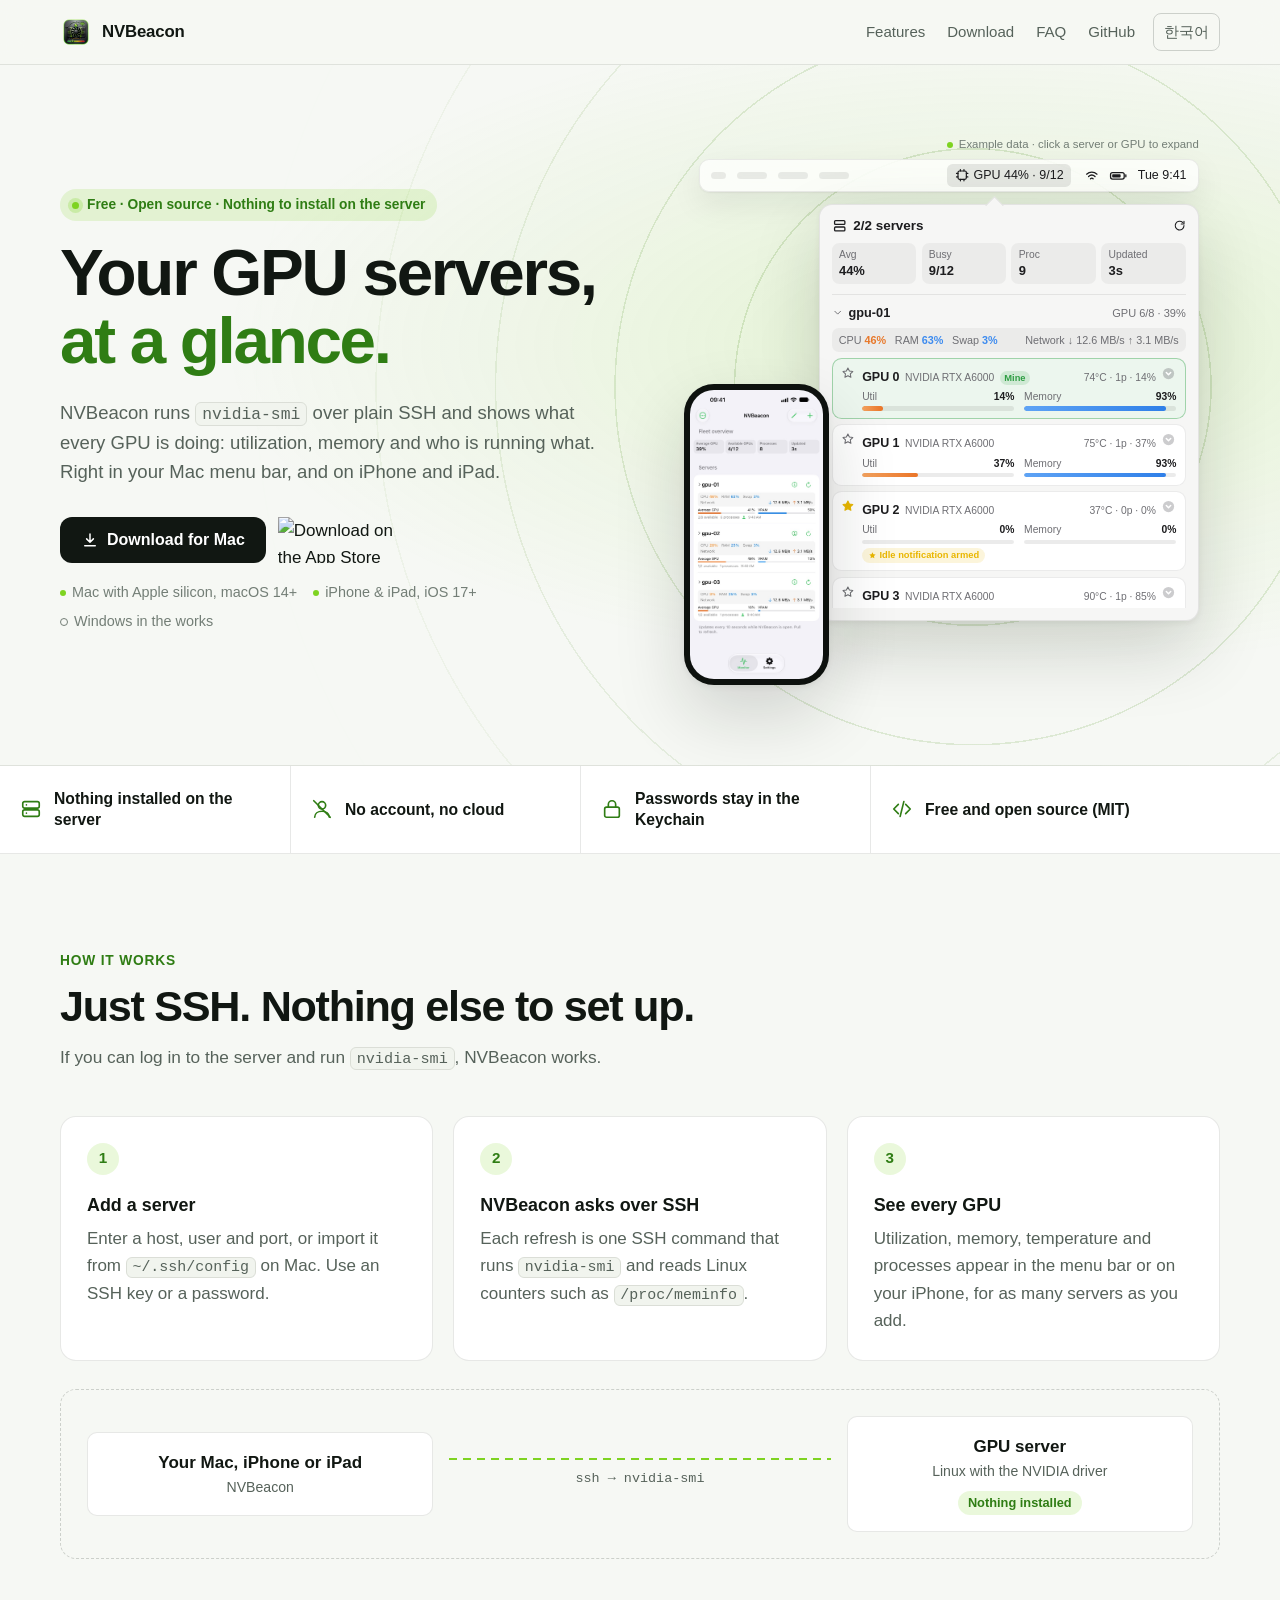
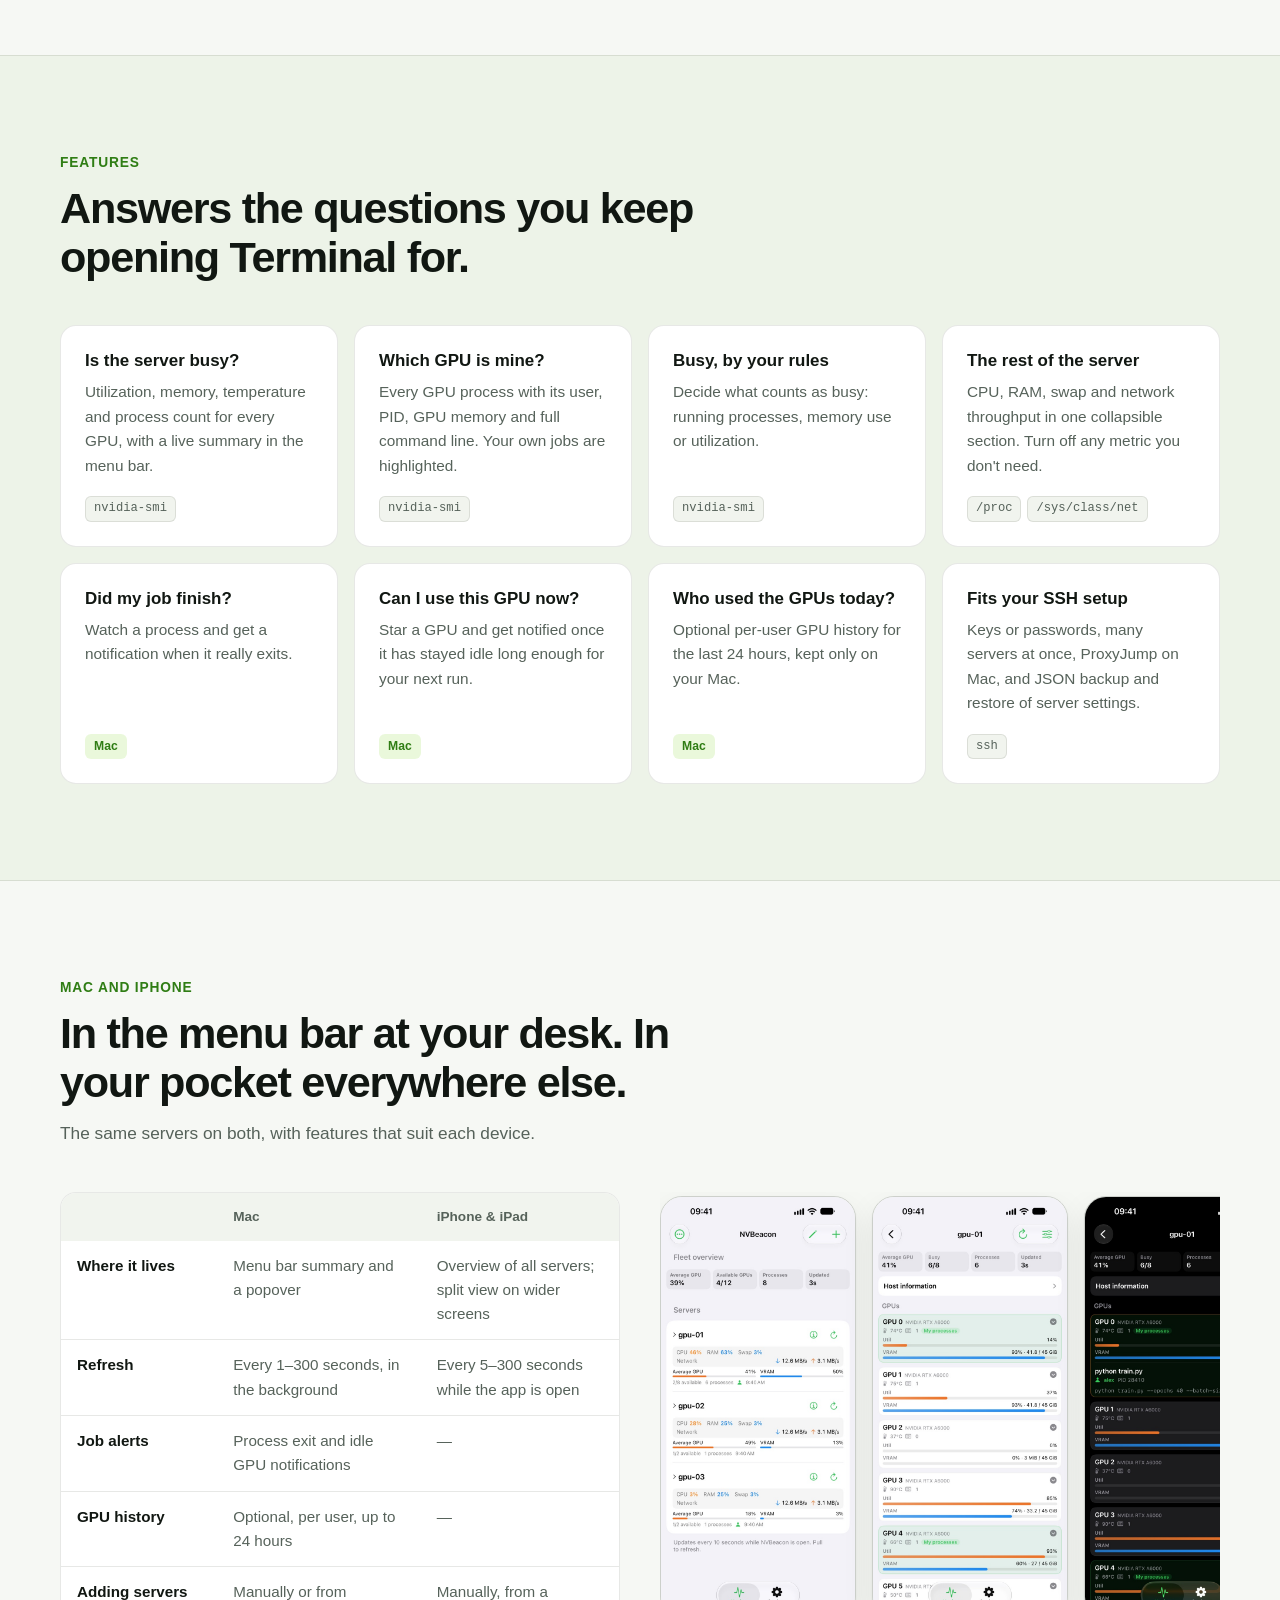
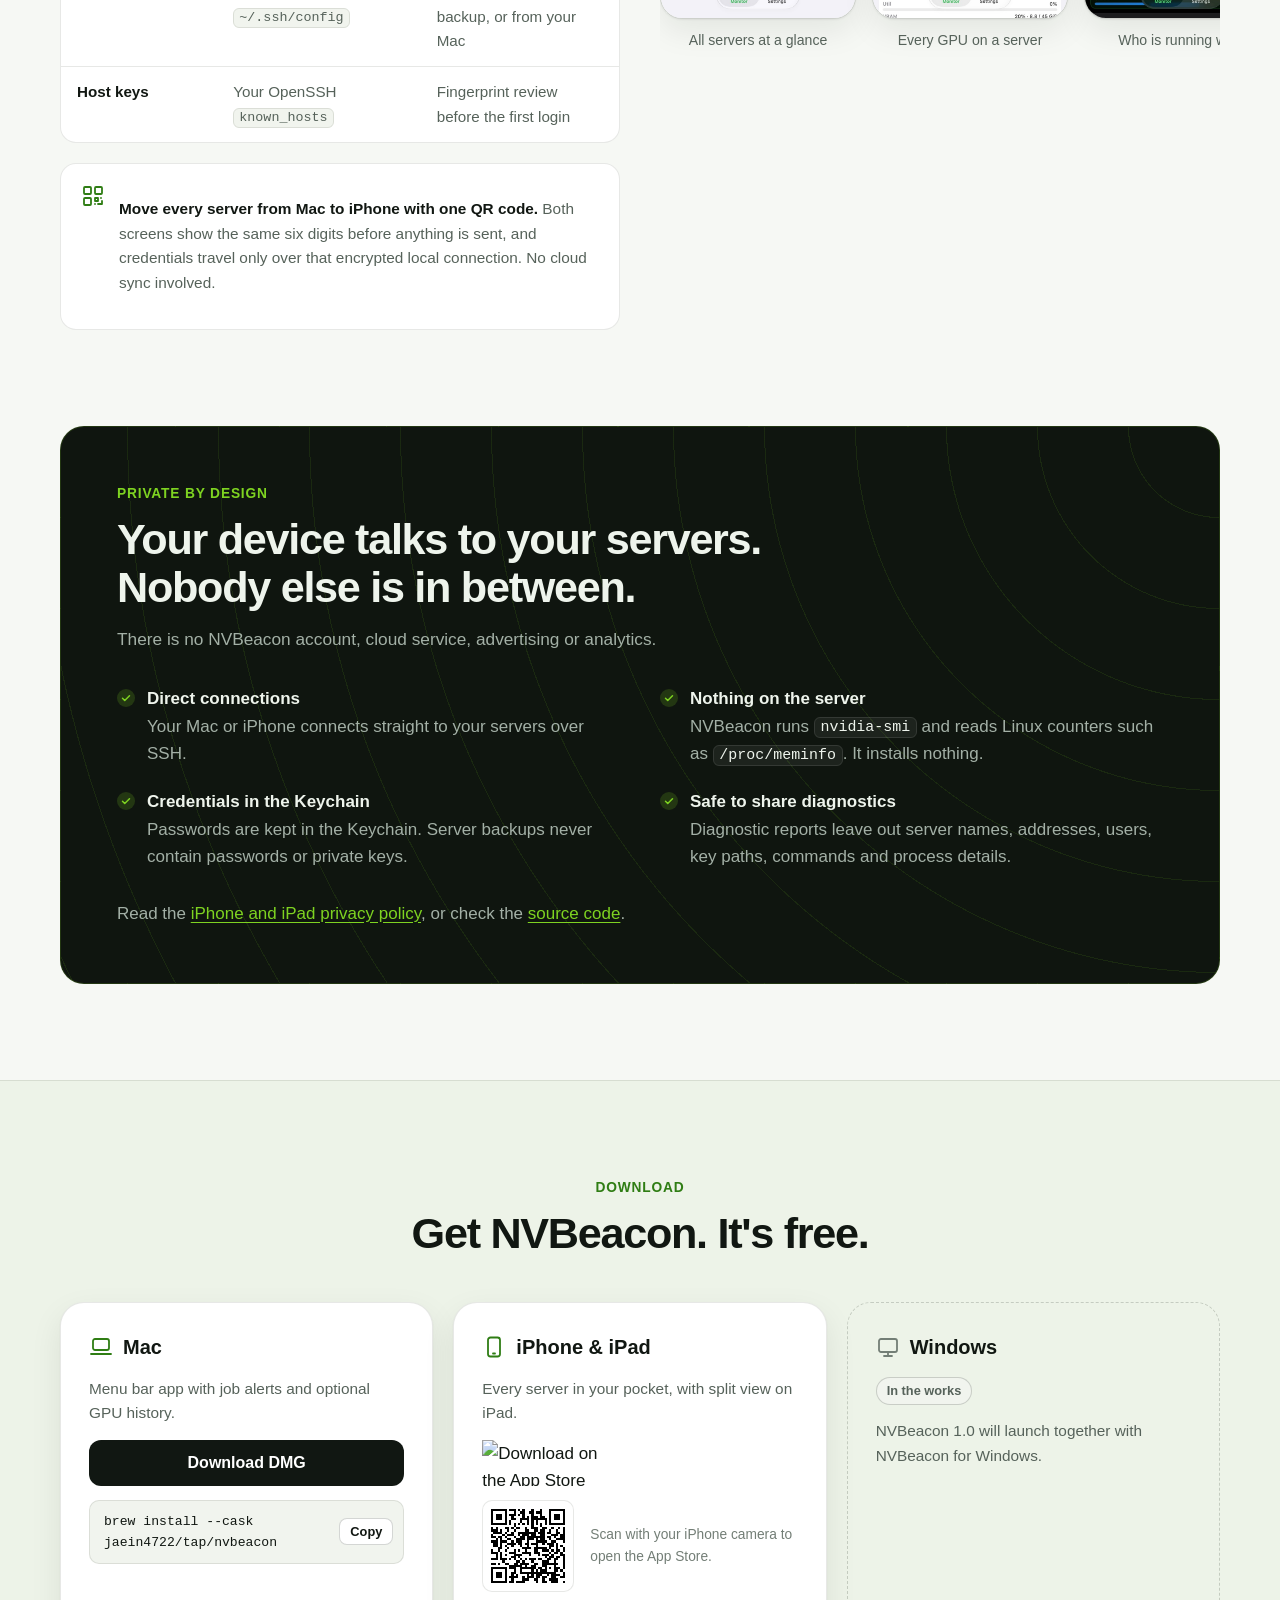
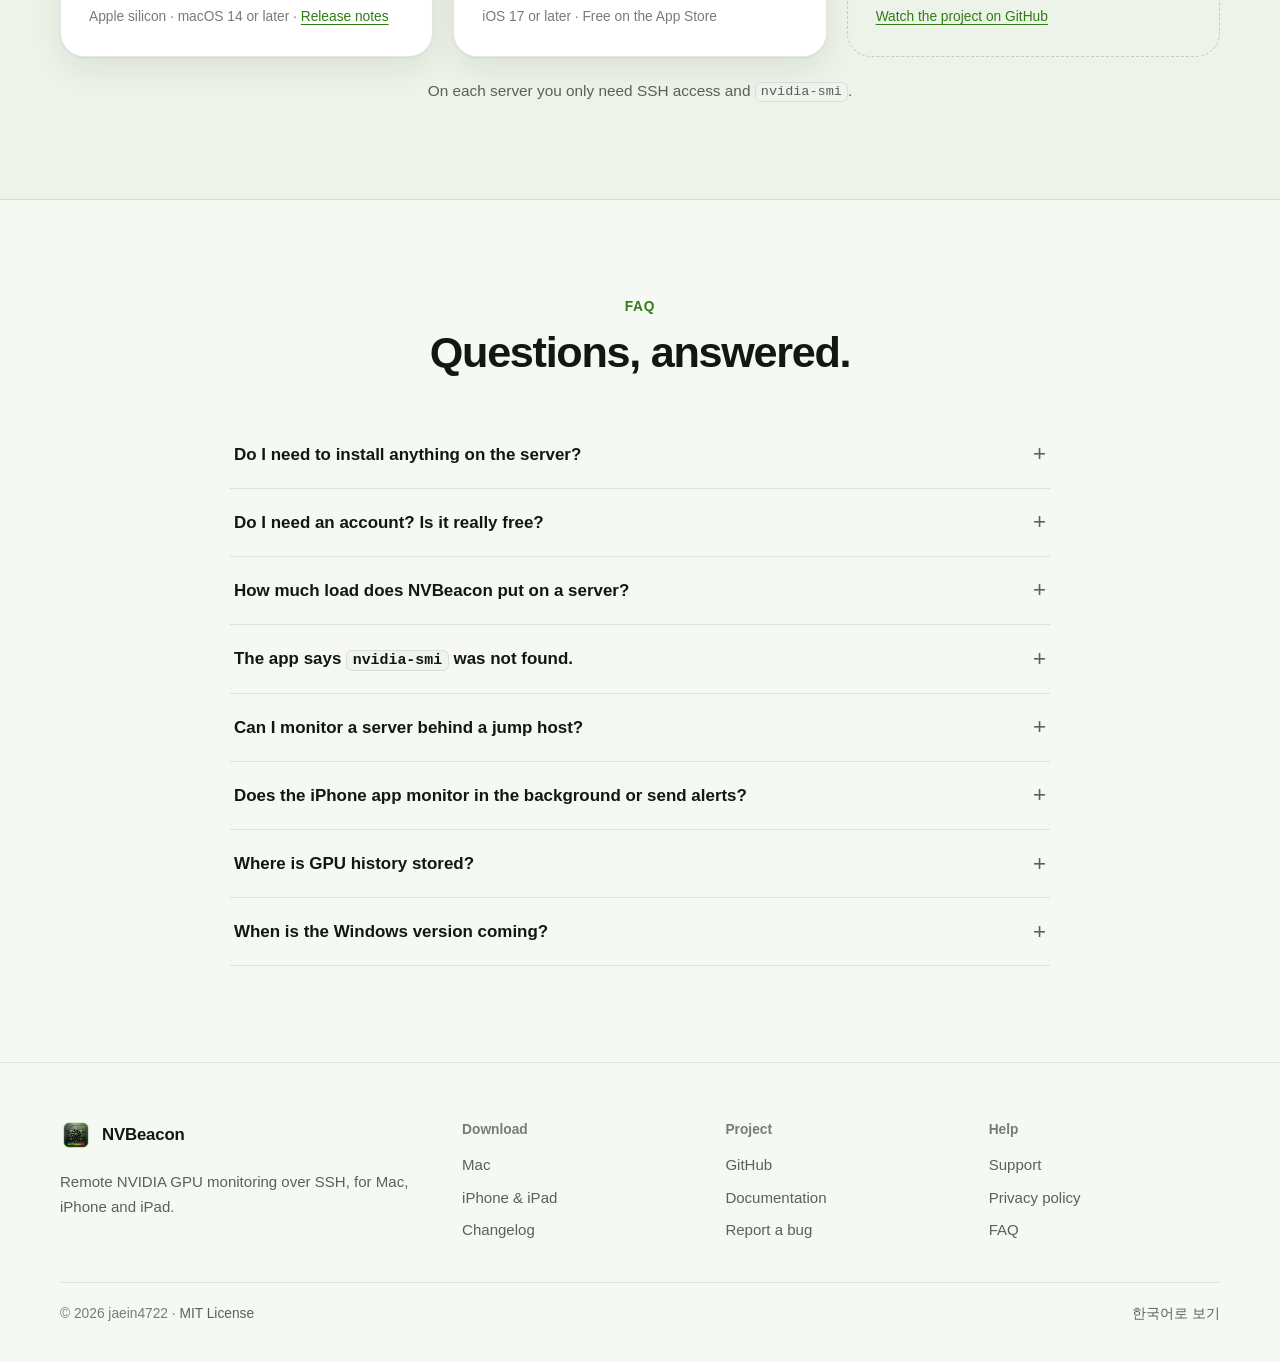
==== commit a3e0eec5: "Add subtle motion to the website" ====
--- a/site/index.html
+++ b/site/index.html
@@ -65,6 +65,7 @@
 
   <main id="content">
     <section class="hero">
+      <div class="beacon" aria-hidden="true"><span></span><span></span><span></span></div>
       <div class="page-shell hero-grid">
         <div class="hero-copy">
           <p class="eyebrow">Free · Open source · Nothing to install on the server</p>
@@ -224,7 +225,7 @@
           <h2>Just SSH. Nothing else to set up.</h2>
           <p>If you can log in to the server and run <code>nvidia-smi</code>, NVBeacon works.</p>
         </div>
-        <ol class="steps">
+        <ol class="steps" data-reveal>
           <li>
             <h3>Add a server</h3>
             <p>Enter a host, user and port, or import it from <code>~/.ssh/config</code> on Mac. Use an SSH key or a password.</p>
@@ -252,7 +253,7 @@
           <p class="kicker">Features</p>
           <h2>Answers the questions you keep opening Terminal for.</h2>
         </div>
-        <div class="feature-grid">
+        <div class="feature-grid" data-reveal>
           <article class="feature">
             <h3>Is the server busy?</h3>
             <p>Utilization, memory, temperature and process count for every GPU, with a live summary in the menu bar.</p>
@@ -304,7 +305,7 @@
           <h2>In the menu bar at your desk. In your pocket everywhere else.</h2>
           <p>The same servers on both, with features that suit each device.</p>
         </div>
-        <div class="compare-wrap">
+        <div class="compare-wrap" data-reveal>
           <div>
             <div class="table-scroll">
               <table class="compare">
@@ -339,7 +340,7 @@
 
     <section class="section flush-top" id="privacy">
       <div class="page-shell">
-        <div class="privacy-band">
+        <div class="privacy-band" data-reveal>
           <div class="section-heading">
             <p class="kicker">Private by design</p>
             <h2>Your device talks to your servers. Nobody else is in between.</h2>
@@ -362,7 +363,7 @@
           <p class="kicker">Download</p>
           <h2>Get NVBeacon. It's free.</h2>
         </div>
-        <div class="download-grid">
+        <div class="download-grid" data-reveal>
           <article class="download-card">
             <h3>
               <svg viewBox="0 0 24 24" fill="none" stroke="currentColor" stroke-width="1.8" stroke-linecap="round" stroke-linejoin="round" aria-hidden="true"><rect x="4" y="4" width="16" height="11" rx="2"/><path d="M2 19h20"/></svg>
@@ -371,7 +372,7 @@
             <p>Menu bar app with job alerts and optional GPU history.</p>
             <a class="button primary" href="https://github.com/jaein4722/NVBeacon/releases/latest" data-dmg-link>Download DMG</a>
             <div class="command">
-              <pre><code>brew install --cask jaein4722/tap/nvbeacon</code></pre>
+              <pre><code>brew install --cask <wbr>jaein4722/tap/<wbr>nvbeacon</code></pre>
               <button class="copy-button" type="button" data-copy="brew install --cask jaein4722/tap/nvbeacon" data-done="Copied">Copy</button>
             </div>
             <p class="meta"><span data-latest-version="Version {v} · " hidden></span>Apple silicon · macOS 14 or later · <a href="https://github.com/jaein4722/NVBeacon/releases">Release notes</a></p>
@@ -411,7 +412,7 @@
           <p class="kicker">FAQ</p>
           <h2>Questions, answered.</h2>
         </div>
-        <div class="faq">
+        <div class="faq" data-reveal>
           <details>
             <summary>Do I need to install anything on the server?</summary>
             <p>No. NVBeacon connects over SSH, runs <code>nvidia-smi</code> and reads Linux counters such as <code>/proc/meminfo</code>. You only need an account that can log in and run <code>nvidia-smi</code>.</p>
--- a/site/styles.css
+++ b/site/styles.css
@@ -893,7 +893,7 @@
   margin: 0;
   font-size: 0.82rem;
   white-space: pre-wrap;
-  overflow-wrap: anywhere;
+  overflow-wrap: break-word;
 }
 .command pre code { padding: 0; border: 0; background: none; font-size: inherit; }
 .copy-button {
@@ -1065,3 +1065,76 @@
   .topbar-links { font-size: 0.9rem; }
   .topbar-links a { padding: 6px 7px; }
 }
+
+/* ---------- Motion (off when the visitor prefers reduced motion) ---------- */
+
+.beacon { position: absolute; left: 76%; top: 46%; width: 0; height: 0; pointer-events: none; }
+.beacon span {
+  position: absolute;
+  left: -130px;
+  top: -130px;
+  width: 260px;
+  height: 260px;
+  border-radius: 50%;
+  border: 1.5px solid rgba(70, 140, 20, 0.32);
+  opacity: 0;
+}
+@media (prefers-color-scheme: dark) {
+  .beacon span { border-color: rgba(126, 211, 33, 0.34); }
+}
+
+.feature-video {
+  margin: 0;
+  overflow: hidden;
+  border-radius: var(--radius);
+  border: 1px solid var(--border);
+  background: var(--surface);
+  box-shadow: var(--shadow);
+}
+.feature-video video { display: block; width: 100%; height: auto; }
+.feature-video figcaption { padding: 12px 16px; font-size: 0.9rem; color: var(--muted); }
+
+@media (prefers-reduced-motion: no-preference) {
+  .beacon span { animation: beacon 7.5s cubic-bezier(0.2, 0.6, 0.3, 1) infinite; }
+  .beacon span:nth-child(2) { animation-delay: 2.5s; }
+  .beacon span:nth-child(3) { animation-delay: 5s; }
+
+  .eyebrow::before, .mk-caption-dot { animation: dot-pulse 2.4s ease-out infinite; }
+
+  .mk-bar i::after { transform-origin: left center; animation: bar-live 3.4s ease-in-out infinite alternate; }
+  .mk-gpu:nth-child(2n) .mk-bar i::after { animation-duration: 2.7s; animation-delay: -1.1s; }
+  .mk-gpu:nth-child(3n) .mk-bar i::after { animation-duration: 4.1s; animation-delay: -2.3s; }
+  .mk-bar.mem i::after { animation-name: mem-live; animation-duration: 6.5s; }
+
+  .flow-link::before { background-size: 14px 2px; animation: flow-dash 0.9s linear infinite; }
+
+  @supports (animation-timeline: view()) {
+    [data-reveal] {
+      animation: reveal linear both;
+      animation-timeline: view();
+      animation-range: entry 0% entry 40%;
+    }
+  }
+}
+
+@keyframes beacon {
+  0% { transform: scale(0.35); opacity: 0; }
+  12% { opacity: 1; }
+  100% { transform: scale(3.4); opacity: 0; }
+}
+@keyframes dot-pulse {
+  0% { box-shadow: 0 0 0 0 rgba(126, 211, 33, 0.45); }
+  70%, 100% { box-shadow: 0 0 0 7px rgba(126, 211, 33, 0); }
+}
+@keyframes bar-live { from { transform: scaleX(0.86); } to { transform: scaleX(1.05); } }
+@keyframes mem-live { from { transform: scaleX(0.97); } to { transform: scaleX(1.01); } }
+@keyframes flow-dash { to { background-position: 14px 0; } }
+@keyframes flow-dash-v { to { background-position: 0 11px; } }
+@keyframes reveal { from { opacity: 0; transform: translateY(28px); } to { opacity: 1; transform: none; } }
+
+@media (max-width: 860px) {
+  .beacon { left: 50%; top: 74%; }
+}
+@media (max-width: 560px) and (prefers-reduced-motion: no-preference) {
+  .flow-link::before { background-size: 2px 11px; animation-name: flow-dash-v; }
+}
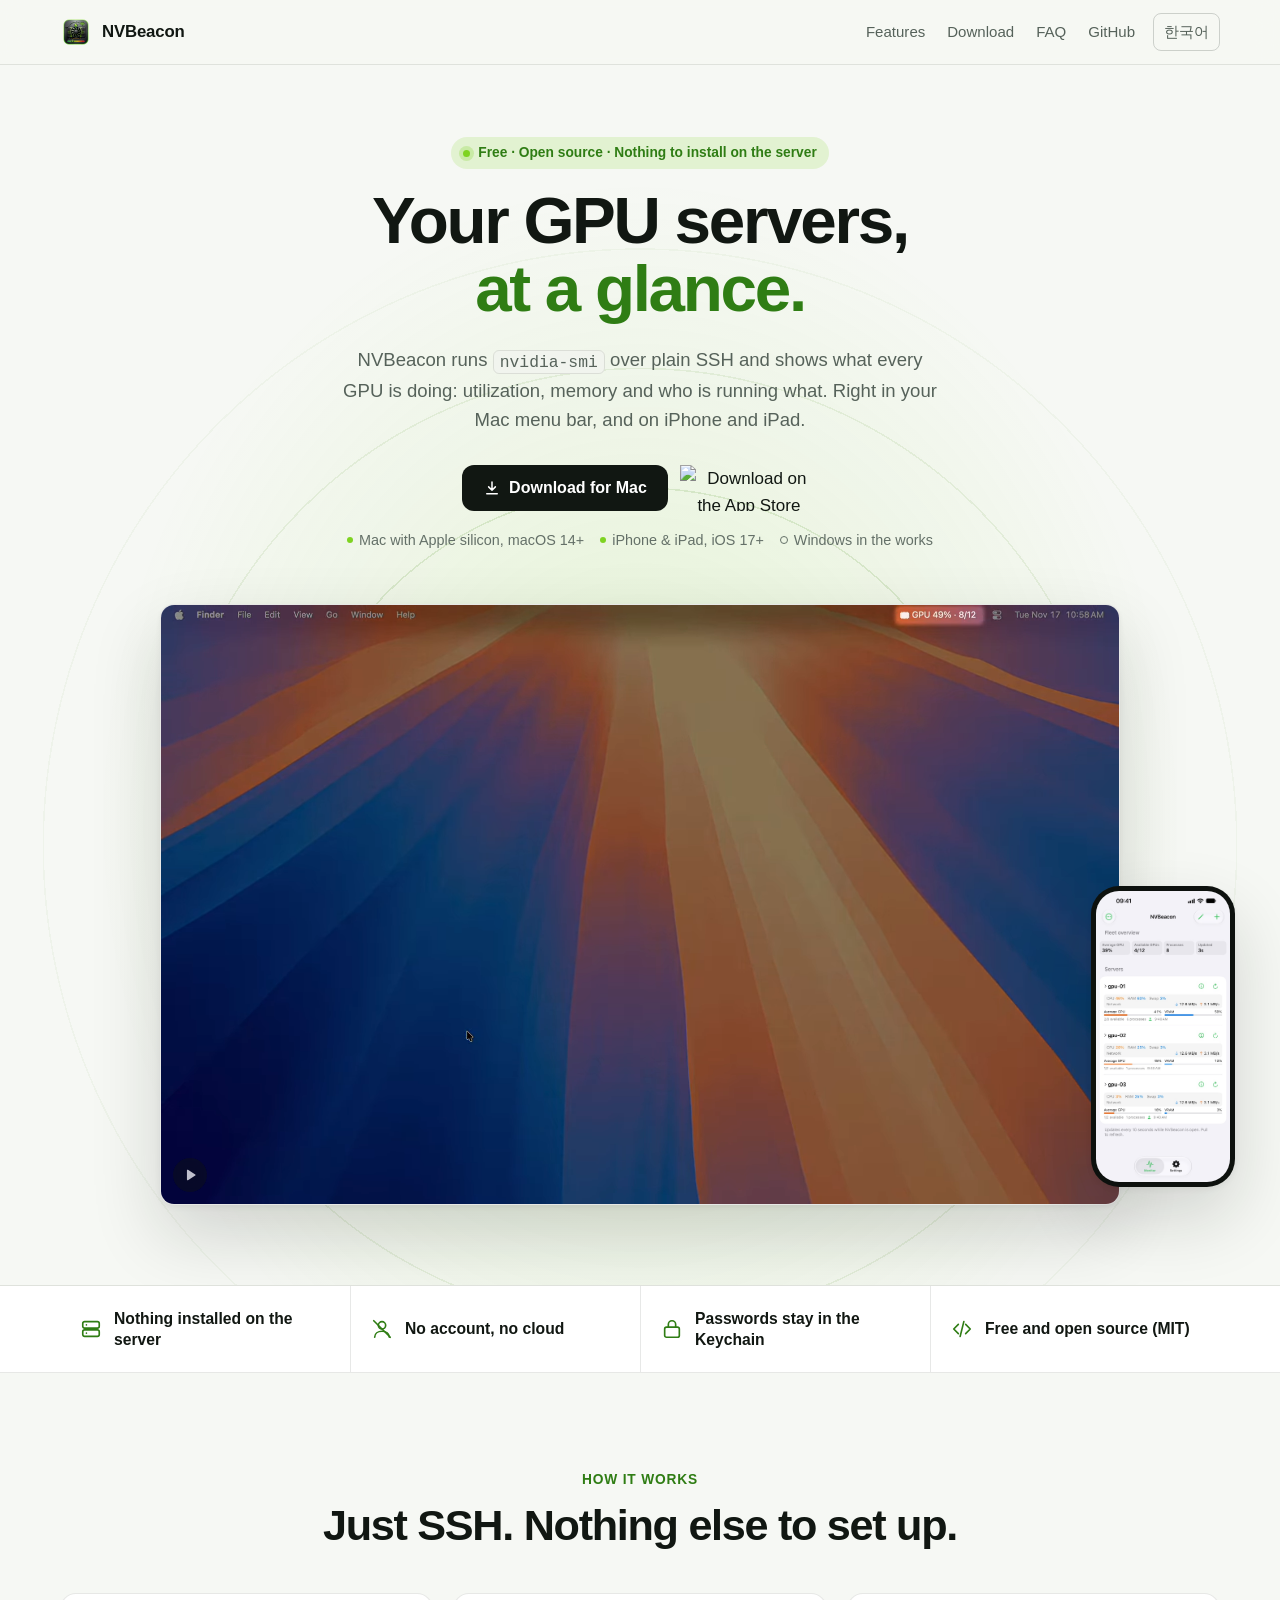
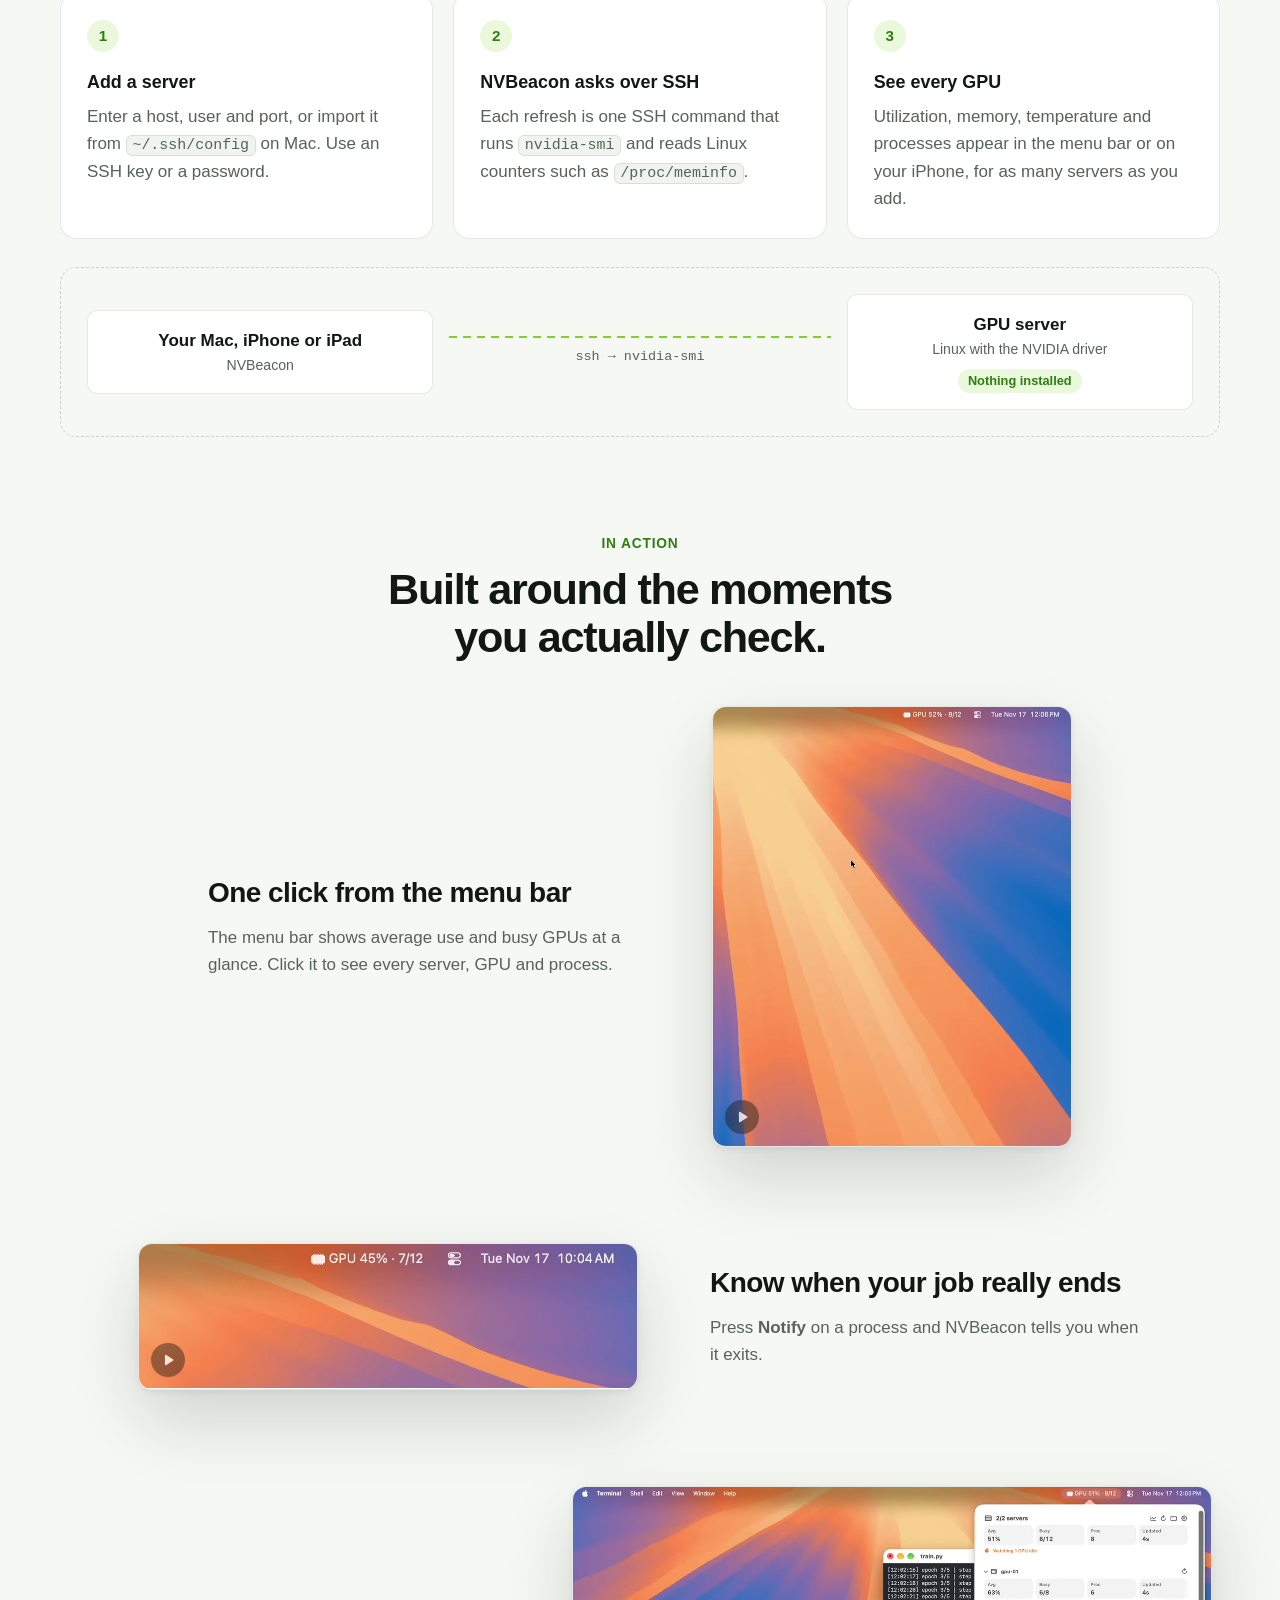
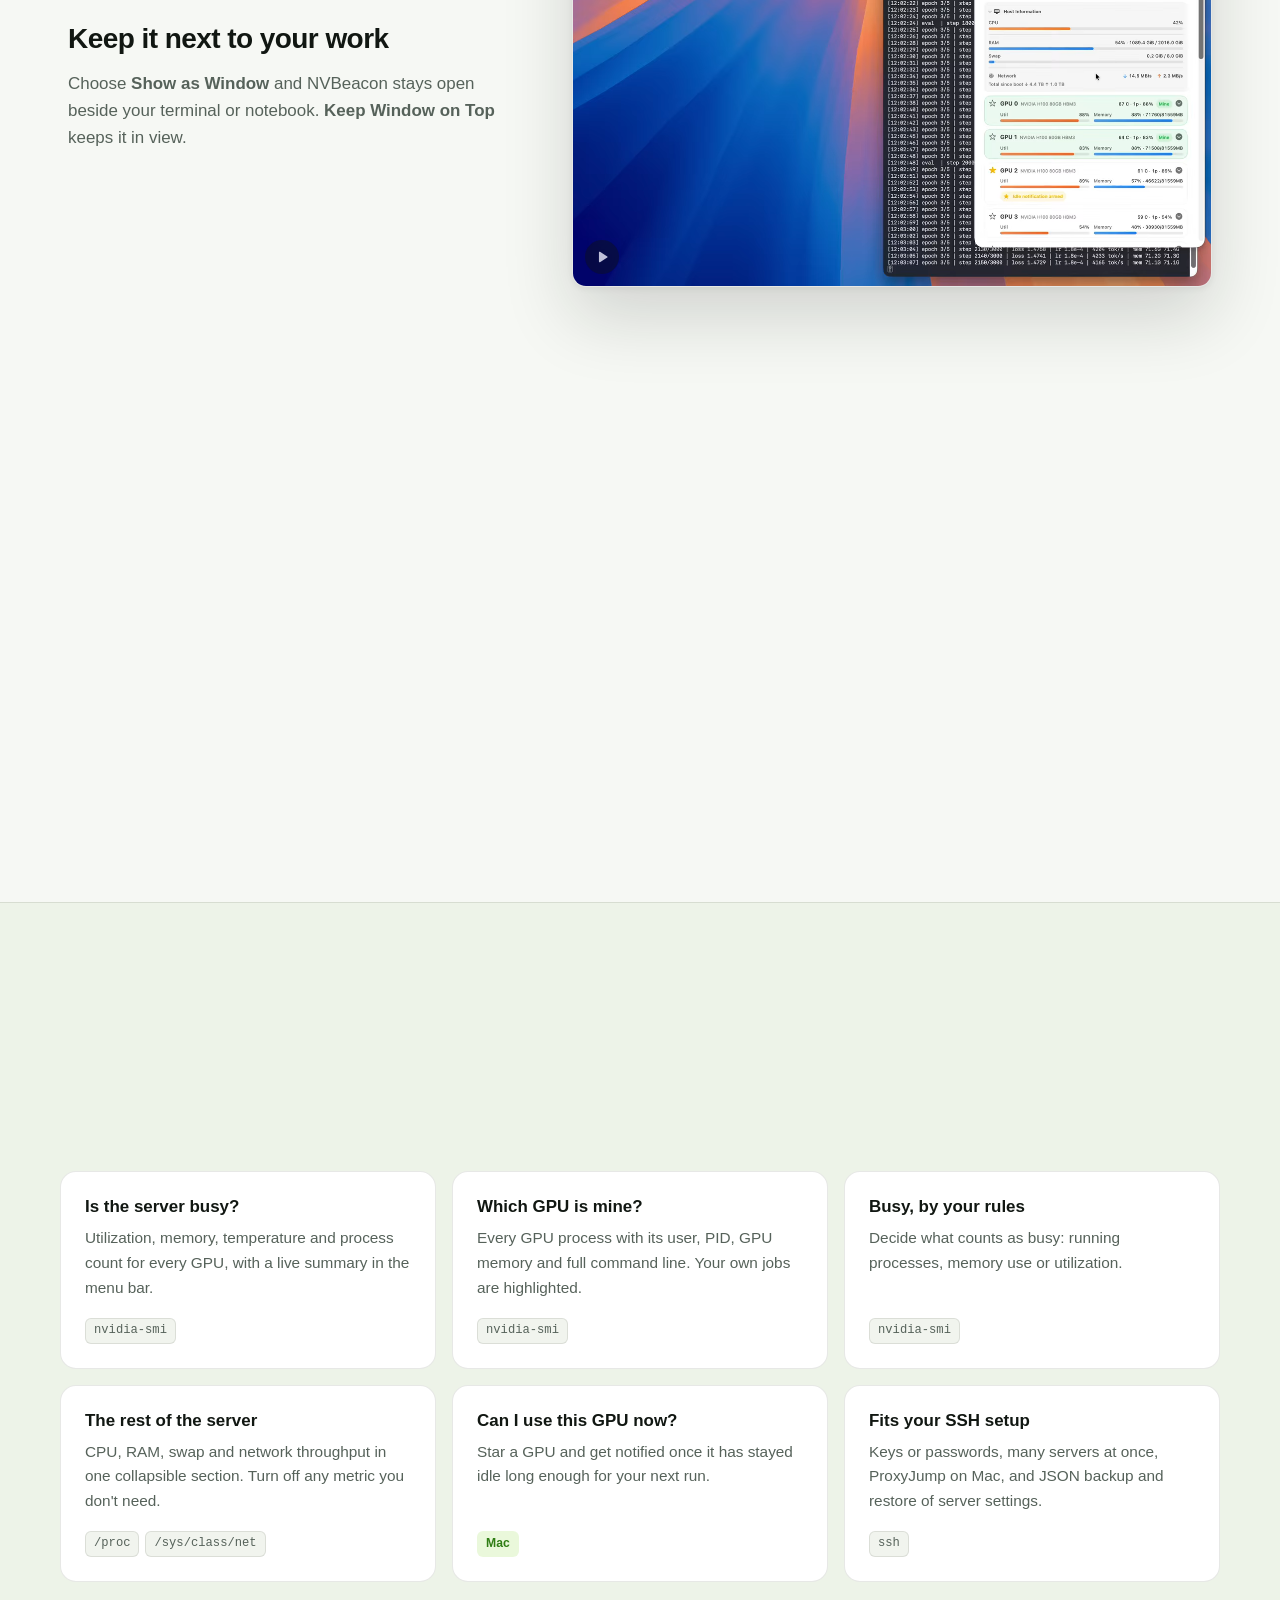
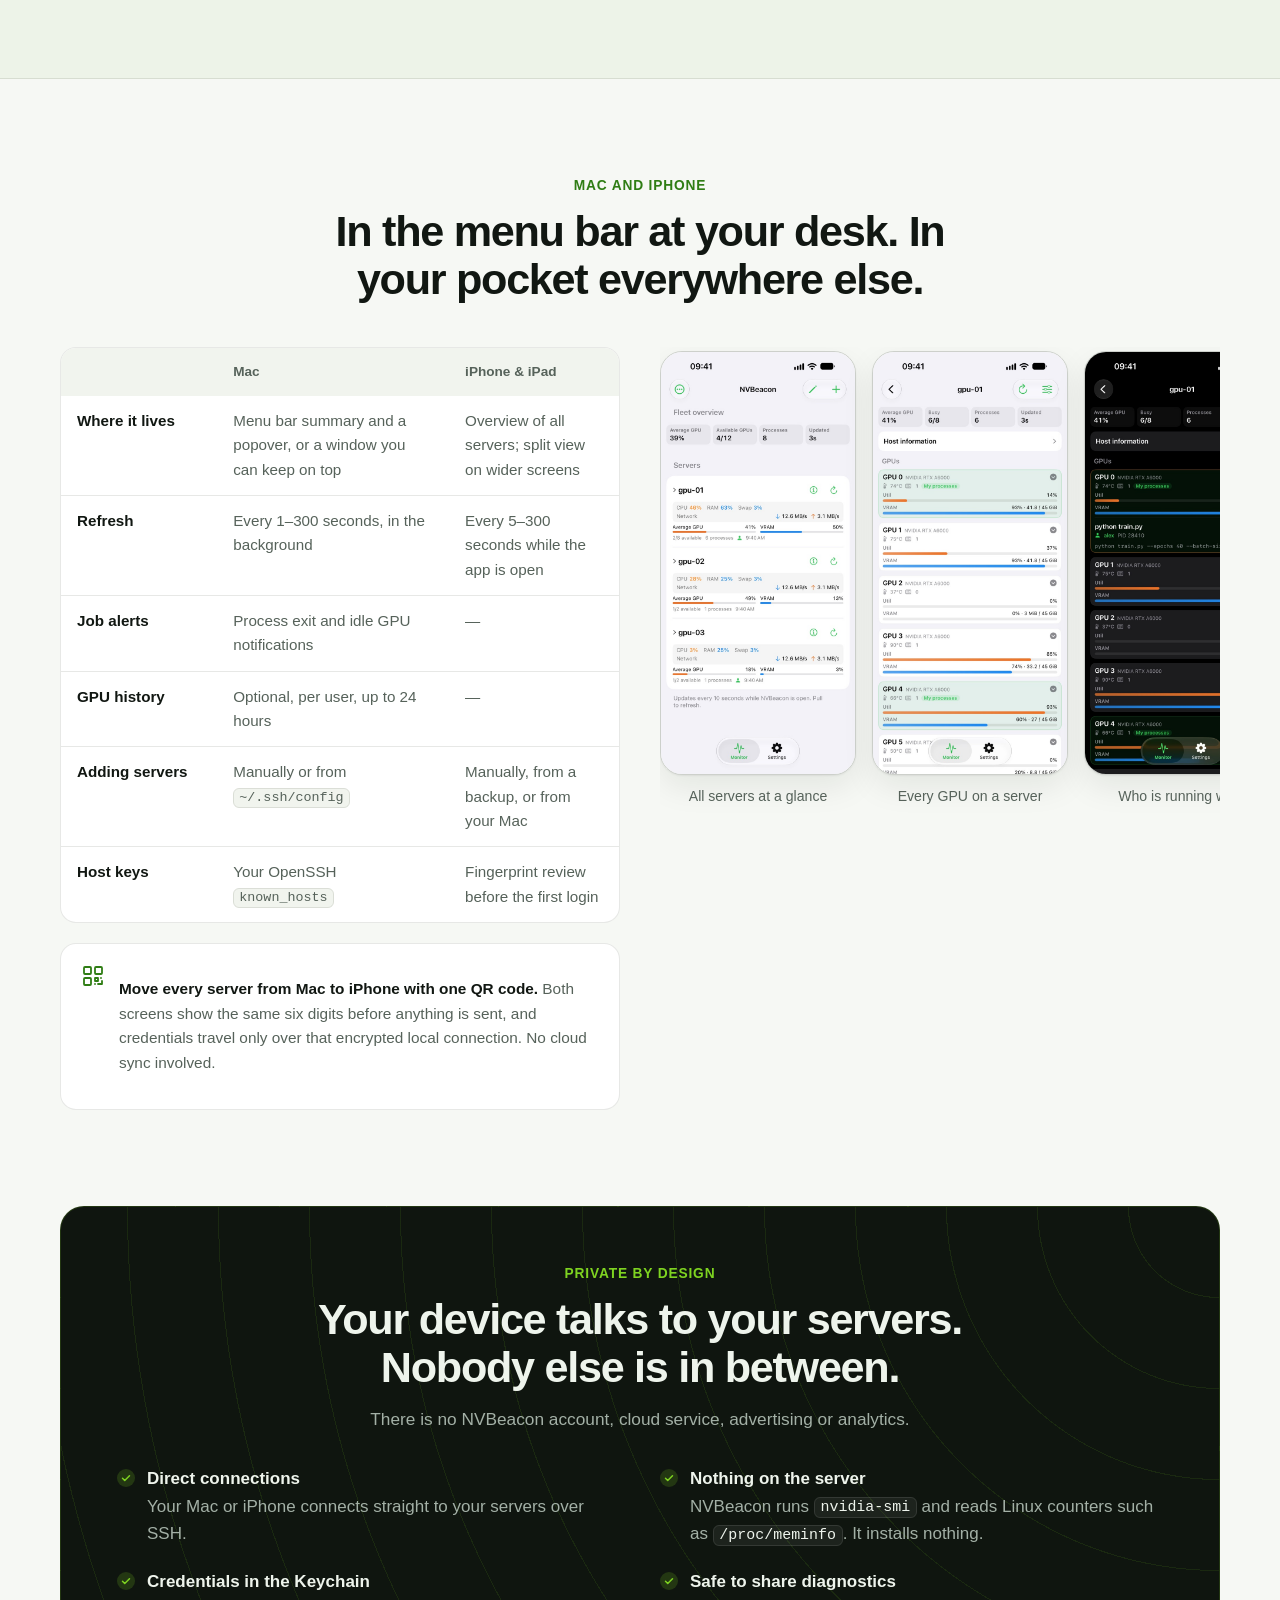
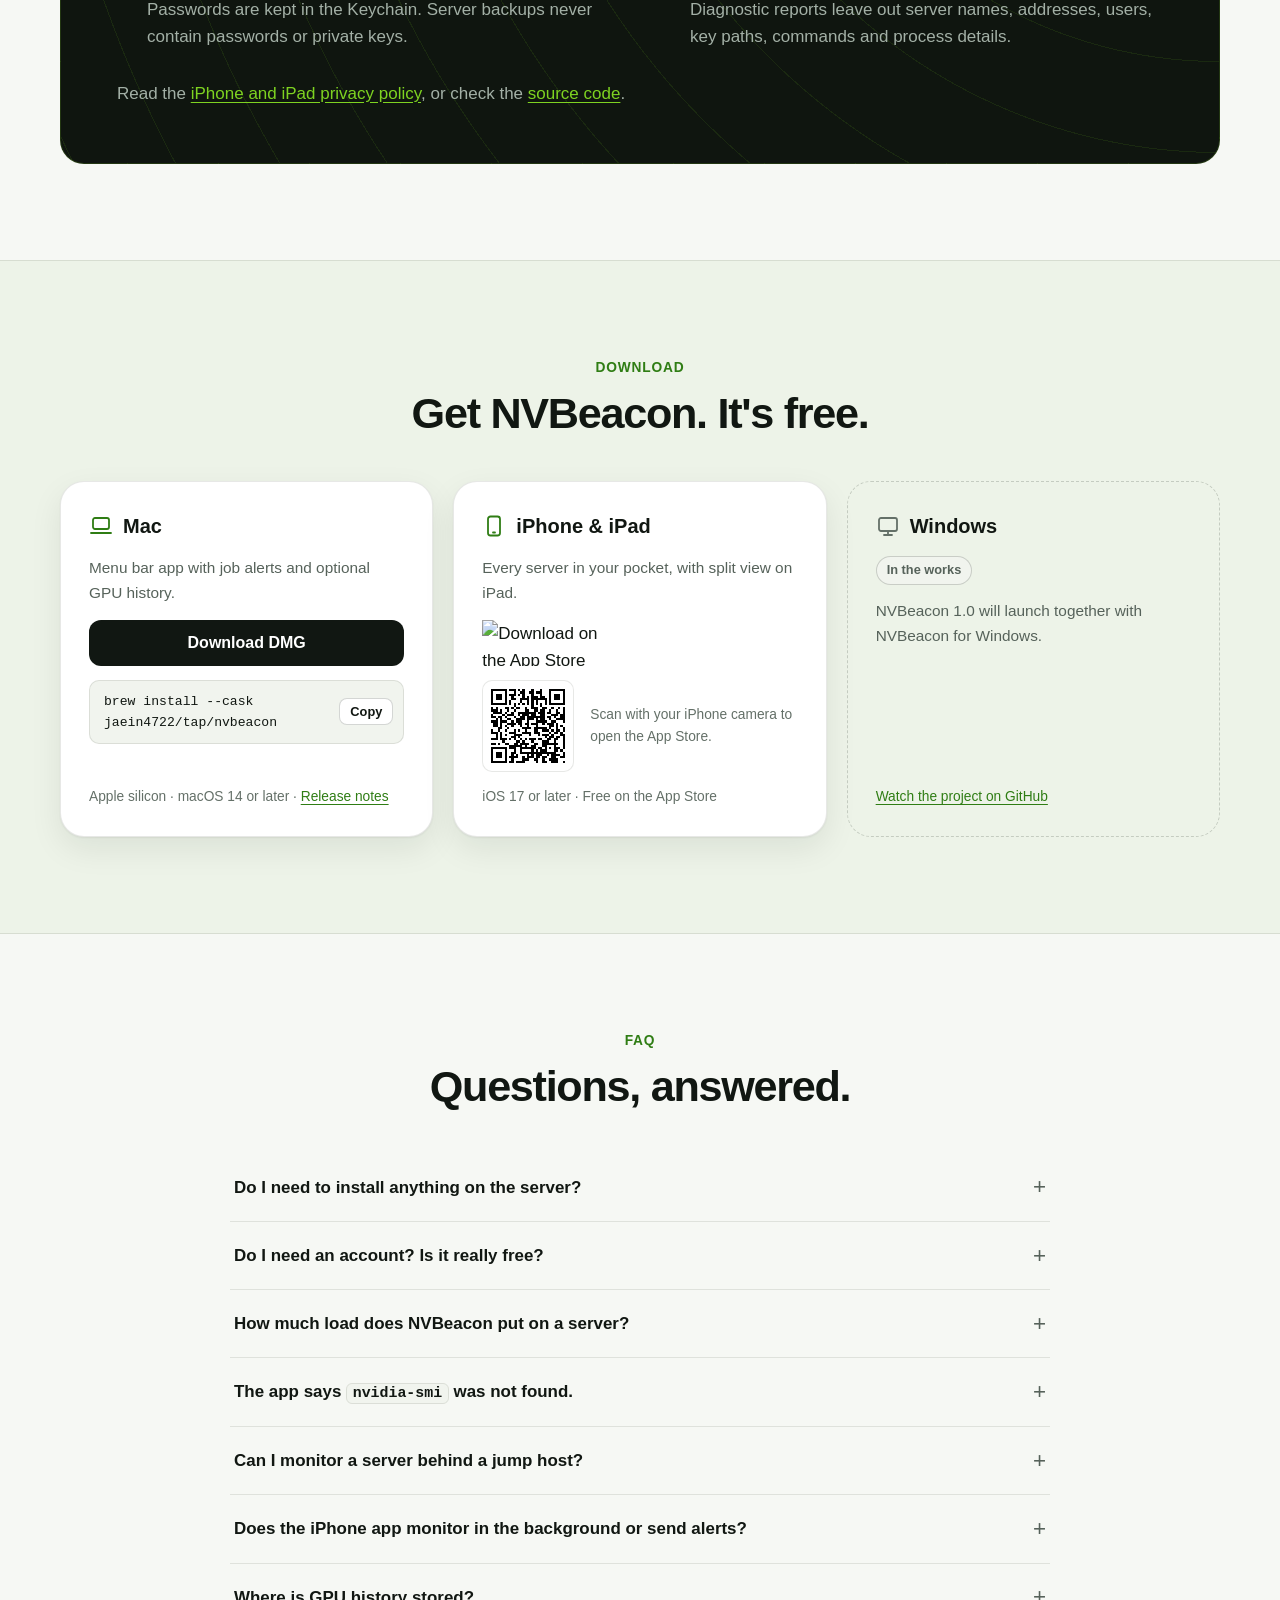
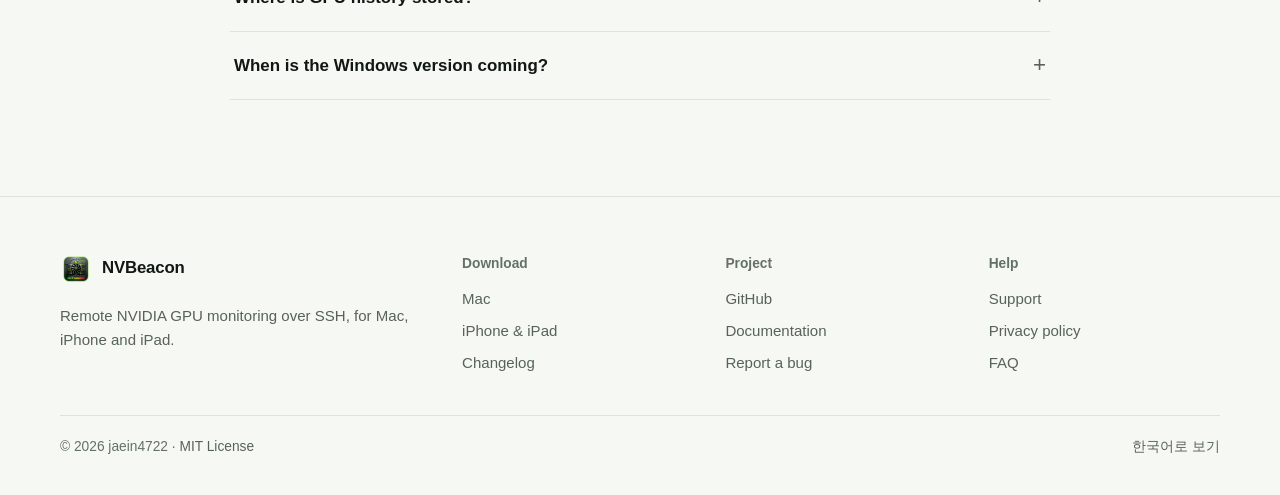
==== commit 2573bf00: "Show the Mac app recordings on the website The hero plays the real demo video instead of the HTML mo" ====
--- a/site/index.html
+++ b/site/index.html
@@ -57,7 +57,7 @@
         <a class="nav-optional" href="#features">Features</a>
         <a href="#download">Download</a>
         <a class="nav-optional" href="#faq">FAQ</a>
-        <a href="https://github.com/jaein4722/NVBeacon">GitHub</a>
+        <a class="nav-github" href="https://github.com/jaein4722/NVBeacon">GitHub</a>
         <a class="lang-switch" href="./ko/" hreflang="ko" lang="ko">한국어</a>
       </div>
     </nav>
@@ -66,7 +66,7 @@
   <main id="content">
     <section class="hero">
       <div class="beacon" aria-hidden="true"><span></span><span></span><span></span></div>
-      <div class="page-shell hero-grid">
+      <div class="page-shell hero-inner">
         <div class="hero-copy">
           <p class="eyebrow">Free · Open source · Nothing to install on the server</p>
           <h1>Your GPU servers, <em>at a glance.</em></h1>
@@ -91,102 +91,9 @@
         </div>
 
         <div class="hero-visual">
-          <div class="mock" role="region" aria-label="NVBeacon popover on Mac, with example data">
-            <div class="mk-caption"><span class="mk-caption-dot" aria-hidden="true"></span><span>Example data · click a server or GPU to expand</span></div>
-            <div class="mk-menubar" aria-hidden="true">
-              <span class="mk-menus"><i></i><i></i><i></i><i></i></span>
-              <span class="mk-item"><svg viewBox="0 0 24 24"><rect x="5" y="5" width="14" height="14" rx="2.5"/><path d="M9 2.5v2.5M15 2.5v2.5M9 19v2.5M15 19v2.5M2.5 9H5M2.5 15H5M19 9h2.5M19 15h2.5"/></svg>GPU 44% · 9/12</span>
-              <span class="mk-sys"><svg viewBox="0 0 24 24"><path d="M4 9.5a12 12 0 0 1 16 0M7 13a7.5 7.5 0 0 1 10 0M10 16.5a3 3 0 0 1 4 0"/></svg><svg viewBox="0 0 28 24"><rect x="2" y="7" width="21" height="10" rx="3"/><rect x="4.5" y="9.5" width="13" height="5" rx="1.2" class="fill"/><path d="M25.5 10.5v3"/></svg><span>Tue 9:41</span></span>
-            </div>
-            <div class="mk-popover">
-              <div class="mk-header" aria-hidden="true">
-                <span class="mk-title"><svg viewBox="0 0 24 24"><rect x="4" y="4" width="16" height="6" rx="1.5"/><rect x="4" y="14" width="16" height="6" rx="1.5"/></svg>2/2 servers</span>
-                <span class="mk-tools"><svg viewBox="0 0 24 24"><path d="M20 12a8 8 0 1 1-2.4-5.7M20 4v5h-5"/></svg></span>
-              </div>
-              <div class="mk-pills">
-                <div><span>Avg</span><b>44%</b></div>
-                <div><span>Busy</span><b>9/12</b></div>
-                <div><span>Proc</span><b>9</b></div>
-                <div><span>Updated</span><b>3s</b></div>
-              </div>
-              <div class="mk-scroll">
-              <details class="mk-server" open>
-                <summary class="mk-server-head"><svg class="chev" viewBox="0 0 24 24" aria-hidden="true"><path d="M9 6l6 6-6 6"/></svg><b>gpu-01</b><span>GPU 6/8 · 39%</span></summary>
-                <div class="mk-host"><span>CPU <b class="o">46%</b></span><span>RAM <b class="b">63%</b></span><span>Swap <b class="b">3%</b></span><span class="net">Network ↓ 12.6 MB/s ↑ 3.1 MB/s</span></div>
-                  <details class="mk-gpu mine">
-                    <summary><span class="mk-star"><svg viewBox="0 0 24 24" aria-hidden="true"><path d="M12 3.5l2.6 5.3 5.9.9-4.3 4.1 1 5.8L12 16.9l-5.2 2.7 1-5.8-4.3-4.1 5.9-.9z"/></svg></span><span class="mk-gpu-body"><span class="mk-gpu-head"><b>GPU 0</b><span class="mk-model">NVIDIA RTX A6000</span><span class="mk-badge">Mine</span><span class="mk-stats">74°C · 1p · 14%</span><span class="mk-expand" aria-hidden="true"><svg viewBox="0 0 24 24"><circle cx="12" cy="12" r="9" class="fill"/><path d="M8.5 10.5L12 14l3.5-3.5" class="cut"/></svg></span></span><span class="mk-bars"><span class="mk-bar"><span>Util</span><em>14%</em><i style="--v:14%"></i></span><span class="mk-bar mem"><span>Memory</span><em>93%</em><i style="--v:93%"></i></span></span></span></summary>
-                      <div class="mk-procs">
-                        <div class="mk-proc"><span class="mk-proc-user me">alex</span><span class="mk-proc-main"><span class="mk-proc-name">python train.py <span class="mk-badge">Mine</span></span><span class="mk-proc-pid">PID 28410</span></span><span class="mk-proc-mem">41.8 GiB</span><span class="mk-notify on"><svg viewBox="0 0 24 24" aria-hidden="true"><path d="M6 16V11a6 6 0 0 1 12 0v5l1.5 2h-15zM10 20.5a2 2 0 0 0 4 0"/></svg>Watching</span><code class="mk-proc-cmd">python train.py --epochs 40 --batch-size 32</code></div>
-                      </div>
-                  </details>
-                  <details class="mk-gpu">
-                    <summary><span class="mk-star"><svg viewBox="0 0 24 24" aria-hidden="true"><path d="M12 3.5l2.6 5.3 5.9.9-4.3 4.1 1 5.8L12 16.9l-5.2 2.7 1-5.8-4.3-4.1 5.9-.9z"/></svg></span><span class="mk-gpu-body"><span class="mk-gpu-head"><b>GPU 1</b><span class="mk-model">NVIDIA RTX A6000</span><span class="mk-stats">75°C · 1p · 37%</span><span class="mk-expand" aria-hidden="true"><svg viewBox="0 0 24 24"><circle cx="12" cy="12" r="9" class="fill"/><path d="M8.5 10.5L12 14l3.5-3.5" class="cut"/></svg></span></span><span class="mk-bars"><span class="mk-bar"><span>Util</span><em>37%</em><i style="--v:37%"></i></span><span class="mk-bar mem"><span>Memory</span><em>93%</em><i style="--v:93%"></i></span></span></span></summary>
-                      <div class="mk-procs">
-                        <div class="mk-proc"><span class="mk-proc-user">minji</span><span class="mk-proc-main"><span class="mk-proc-name">python finetune.py</span><span class="mk-proc-pid">PID 30122</span></span><span class="mk-proc-mem">41.8 GiB</span><span class="mk-notify"><svg viewBox="0 0 24 24" aria-hidden="true"><path d="M6 16V11a6 6 0 0 1 12 0v5l1.5 2h-15zM10 20.5a2 2 0 0 0 4 0"/></svg>Notify</span><code class="mk-proc-cmd">python finetune.py --lr 2e-5</code></div>
-                      </div>
-                  </details>
-                  <details class="mk-gpu">
-                    <summary><span class="mk-star on"><svg viewBox="0 0 24 24" aria-hidden="true"><path d="M12 3.5l2.6 5.3 5.9.9-4.3 4.1 1 5.8L12 16.9l-5.2 2.7 1-5.8-4.3-4.1 5.9-.9z"/></svg></span><span class="mk-gpu-body"><span class="mk-gpu-head"><b>GPU 2</b><span class="mk-model">NVIDIA RTX A6000</span><span class="mk-stats">37°C · 0p · 0%</span><span class="mk-expand" aria-hidden="true"><svg viewBox="0 0 24 24"><circle cx="12" cy="12" r="9" class="fill"/><path d="M8.5 10.5L12 14l3.5-3.5" class="cut"/></svg></span></span><span class="mk-bars"><span class="mk-bar"><span>Util</span><em>0%</em><i style="--v:0%"></i></span><span class="mk-bar mem"><span>Memory</span><em>0%</em><i style="--v:0%"></i></span></span><span class="mk-armed"><svg viewBox="0 0 24 24" aria-hidden="true"><path d="M12 3.5l2.6 5.3 5.9.9-4.3 4.1 1 5.8L12 16.9l-5.2 2.7 1-5.8-4.3-4.1 5.9-.9z"/></svg>Idle notification armed</span></span></summary>
-                      <div class="mk-procs"><p class="mk-empty">There are no active compute processes reported on this GPU.</p></div>
-                  </details>
-                  <details class="mk-gpu">
-                    <summary><span class="mk-star"><svg viewBox="0 0 24 24" aria-hidden="true"><path d="M12 3.5l2.6 5.3 5.9.9-4.3 4.1 1 5.8L12 16.9l-5.2 2.7 1-5.8-4.3-4.1 5.9-.9z"/></svg></span><span class="mk-gpu-body"><span class="mk-gpu-head"><b>GPU 3</b><span class="mk-model">NVIDIA RTX A6000</span><span class="mk-stats">90°C · 1p · 85%</span><span class="mk-expand" aria-hidden="true"><svg viewBox="0 0 24 24"><circle cx="12" cy="12" r="9" class="fill"/><path d="M8.5 10.5L12 14l3.5-3.5" class="cut"/></svg></span></span><span class="mk-bars"><span class="mk-bar"><span>Util</span><em>85%</em><i style="--v:85%"></i></span><span class="mk-bar mem"><span>Memory</span><em>74%</em><i style="--v:74%"></i></span></span></span></summary>
-                      <div class="mk-procs">
-                        <div class="mk-proc"><span class="mk-proc-user">jun</span><span class="mk-proc-main"><span class="mk-proc-name">torchrun</span><span class="mk-proc-pid">PID 31877</span></span><span class="mk-proc-mem">33.2 GiB</span><span class="mk-notify"><svg viewBox="0 0 24 24" aria-hidden="true"><path d="M6 16V11a6 6 0 0 1 12 0v5l1.5 2h-15zM10 20.5a2 2 0 0 0 4 0"/></svg>Notify</span><code class="mk-proc-cmd">torchrun --nproc_per_node 2 pretrain.py</code></div>
-                      </div>
-                  </details>
-                  <details class="mk-gpu mine">
-                    <summary><span class="mk-star"><svg viewBox="0 0 24 24" aria-hidden="true"><path d="M12 3.5l2.6 5.3 5.9.9-4.3 4.1 1 5.8L12 16.9l-5.2 2.7 1-5.8-4.3-4.1 5.9-.9z"/></svg></span><span class="mk-gpu-body"><span class="mk-gpu-head"><b>GPU 4</b><span class="mk-model">NVIDIA RTX A6000</span><span class="mk-badge">Mine</span><span class="mk-stats">66°C · 1p · 93%</span><span class="mk-expand" aria-hidden="true"><svg viewBox="0 0 24 24"><circle cx="12" cy="12" r="9" class="fill"/><path d="M8.5 10.5L12 14l3.5-3.5" class="cut"/></svg></span></span><span class="mk-bars"><span class="mk-bar"><span>Util</span><em>93%</em><i style="--v:93%"></i></span><span class="mk-bar mem"><span>Memory</span><em>60%</em><i style="--v:60%"></i></span></span></span></summary>
-                      <div class="mk-procs">
-                        <div class="mk-proc"><span class="mk-proc-user me">alex</span><span class="mk-proc-main"><span class="mk-proc-name">python eval.py <span class="mk-badge">Mine</span></span><span class="mk-proc-pid">PID 28533</span></span><span class="mk-proc-mem">27.0 GiB</span><span class="mk-notify"><svg viewBox="0 0 24 24" aria-hidden="true"><path d="M6 16V11a6 6 0 0 1 12 0v5l1.5 2h-15zM10 20.5a2 2 0 0 0 4 0"/></svg>Notify</span><code class="mk-proc-cmd">python eval.py --split val</code></div>
-                      </div>
-                  </details>
-                  <details class="mk-gpu">
-                    <summary><span class="mk-star"><svg viewBox="0 0 24 24" aria-hidden="true"><path d="M12 3.5l2.6 5.3 5.9.9-4.3 4.1 1 5.8L12 16.9l-5.2 2.7 1-5.8-4.3-4.1 5.9-.9z"/></svg></span><span class="mk-gpu-body"><span class="mk-gpu-head"><b>GPU 5</b><span class="mk-model">NVIDIA RTX A6000</span><span class="mk-stats">41°C · 0p · 0%</span><span class="mk-expand" aria-hidden="true"><svg viewBox="0 0 24 24"><circle cx="12" cy="12" r="9" class="fill"/><path d="M8.5 10.5L12 14l3.5-3.5" class="cut"/></svg></span></span><span class="mk-bars"><span class="mk-bar"><span>Util</span><em>0%</em><i style="--v:0%"></i></span><span class="mk-bar mem"><span>Memory</span><em>0%</em><i style="--v:0%"></i></span></span></span></summary>
-                      <div class="mk-procs"><p class="mk-empty">There are no active compute processes reported on this GPU.</p></div>
-                  </details>
-                  <details class="mk-gpu">
-                    <summary><span class="mk-star"><svg viewBox="0 0 24 24" aria-hidden="true"><path d="M12 3.5l2.6 5.3 5.9.9-4.3 4.1 1 5.8L12 16.9l-5.2 2.7 1-5.8-4.3-4.1 5.9-.9z"/></svg></span><span class="mk-gpu-body"><span class="mk-gpu-head"><b>GPU 6</b><span class="mk-model">NVIDIA RTX A6000</span><span class="mk-stats">58°C · 1p · 22%</span><span class="mk-expand" aria-hidden="true"><svg viewBox="0 0 24 24"><circle cx="12" cy="12" r="9" class="fill"/><path d="M8.5 10.5L12 14l3.5-3.5" class="cut"/></svg></span></span><span class="mk-bars"><span class="mk-bar"><span>Util</span><em>22%</em><i style="--v:22%"></i></span><span class="mk-bar mem"><span>Memory</span><em>20%</em><i style="--v:20%"></i></span></span></span></summary>
-                      <div class="mk-procs">
-                        <div class="mk-proc"><span class="mk-proc-user">sam</span><span class="mk-proc-main"><span class="mk-proc-name">jupyter-kernel</span><span class="mk-proc-pid">PID 29960</span></span><span class="mk-proc-mem">8.8 GiB</span><span class="mk-notify"><svg viewBox="0 0 24 24" aria-hidden="true"><path d="M6 16V11a6 6 0 0 1 12 0v5l1.5 2h-15zM10 20.5a2 2 0 0 0 4 0"/></svg>Notify</span><code class="mk-proc-cmd">python -m ipykernel_launcher</code></div>
-                      </div>
-                  </details>
-                  <details class="mk-gpu">
-                    <summary><span class="mk-star"><svg viewBox="0 0 24 24" aria-hidden="true"><path d="M12 3.5l2.6 5.3 5.9.9-4.3 4.1 1 5.8L12 16.9l-5.2 2.7 1-5.8-4.3-4.1 5.9-.9z"/></svg></span><span class="mk-gpu-body"><span class="mk-gpu-head"><b>GPU 7</b><span class="mk-model">NVIDIA RTX A6000</span><span class="mk-stats">79°C · 1p · 64%</span><span class="mk-expand" aria-hidden="true"><svg viewBox="0 0 24 24"><circle cx="12" cy="12" r="9" class="fill"/><path d="M8.5 10.5L12 14l3.5-3.5" class="cut"/></svg></span></span><span class="mk-bars"><span class="mk-bar"><span>Util</span><em>64%</em><i style="--v:64%"></i></span><span class="mk-bar mem"><span>Memory</span><em>73%</em><i style="--v:73%"></i></span></span></span></summary>
-                      <div class="mk-procs">
-                        <div class="mk-proc"><span class="mk-proc-user">jun</span><span class="mk-proc-main"><span class="mk-proc-name">torchrun</span><span class="mk-proc-pid">PID 31878</span></span><span class="mk-proc-mem">33.0 GiB</span><span class="mk-notify"><svg viewBox="0 0 24 24" aria-hidden="true"><path d="M6 16V11a6 6 0 0 1 12 0v5l1.5 2h-15zM10 20.5a2 2 0 0 0 4 0"/></svg>Notify</span><code class="mk-proc-cmd">torchrun --nproc_per_node 2 pretrain.py</code></div>
-                      </div>
-                  </details>
-              </details>
-              <details class="mk-server">
-                <summary class="mk-server-head"><svg class="chev" viewBox="0 0 24 24" aria-hidden="true"><path d="M9 6l6 6-6 6"/></svg><b>gpu-02</b><span>GPU 3/4 · 53%</span></summary>
-                <div class="mk-host"><span>CPU <b class="o">28%</b></span><span>RAM <b class="b">25%</b></span><span>Swap <b class="b">3%</b></span><span class="net">Network ↓ 4.2 MB/s ↑ 0.8 MB/s</span></div>
-                  <details class="mk-gpu">
-                    <summary><span class="mk-star"><svg viewBox="0 0 24 24" aria-hidden="true"><path d="M12 3.5l2.6 5.3 5.9.9-4.3 4.1 1 5.8L12 16.9l-5.2 2.7 1-5.8-4.3-4.1 5.9-.9z"/></svg></span><span class="mk-gpu-body"><span class="mk-gpu-head"><b>GPU 0</b><span class="mk-model">NVIDIA GeForce RTX 4090</span><span class="mk-stats">68°C · 1p · 71%</span><span class="mk-expand" aria-hidden="true"><svg viewBox="0 0 24 24"><circle cx="12" cy="12" r="9" class="fill"/><path d="M8.5 10.5L12 14l3.5-3.5" class="cut"/></svg></span></span><span class="mk-bars"><span class="mk-bar"><span>Util</span><em>71%</em><i style="--v:71%"></i></span><span class="mk-bar mem"><span>Memory</span><em>77%</em><i style="--v:77%"></i></span></span></span></summary>
-                      <div class="mk-procs">
-                        <div class="mk-proc"><span class="mk-proc-user">minji</span><span class="mk-proc-main"><span class="mk-proc-name">python sweep.py</span><span class="mk-proc-pid">PID 11204</span></span><span class="mk-proc-mem">18.4 GiB</span><span class="mk-notify"><svg viewBox="0 0 24 24" aria-hidden="true"><path d="M6 16V11a6 6 0 0 1 12 0v5l1.5 2h-15zM10 20.5a2 2 0 0 0 4 0"/></svg>Notify</span><code class="mk-proc-cmd">python sweep.py --trial 7</code></div>
-                      </div>
-                  </details>
-                  <details class="mk-gpu">
-                    <summary><span class="mk-star"><svg viewBox="0 0 24 24" aria-hidden="true"><path d="M12 3.5l2.6 5.3 5.9.9-4.3 4.1 1 5.8L12 16.9l-5.2 2.7 1-5.8-4.3-4.1 5.9-.9z"/></svg></span><span class="mk-gpu-body"><span class="mk-gpu-head"><b>GPU 1</b><span class="mk-model">NVIDIA GeForce RTX 4090</span><span class="mk-stats">35°C · 0p · 0%</span><span class="mk-expand" aria-hidden="true"><svg viewBox="0 0 24 24"><circle cx="12" cy="12" r="9" class="fill"/><path d="M8.5 10.5L12 14l3.5-3.5" class="cut"/></svg></span></span><span class="mk-bars"><span class="mk-bar"><span>Util</span><em>0%</em><i style="--v:0%"></i></span><span class="mk-bar mem"><span>Memory</span><em>0%</em><i style="--v:0%"></i></span></span></span></summary>
-                      <div class="mk-procs"><p class="mk-empty">There are no active compute processes reported on this GPU.</p></div>
-                  </details>
-                  <details class="mk-gpu">
-                    <summary><span class="mk-star"><svg viewBox="0 0 24 24" aria-hidden="true"><path d="M12 3.5l2.6 5.3 5.9.9-4.3 4.1 1 5.8L12 16.9l-5.2 2.7 1-5.8-4.3-4.1 5.9-.9z"/></svg></span><span class="mk-gpu-body"><span class="mk-gpu-head"><b>GPU 2</b><span class="mk-model">NVIDIA GeForce RTX 4090</span><span class="mk-stats">74°C · 1p · 88%</span><span class="mk-expand" aria-hidden="true"><svg viewBox="0 0 24 24"><circle cx="12" cy="12" r="9" class="fill"/><path d="M8.5 10.5L12 14l3.5-3.5" class="cut"/></svg></span></span><span class="mk-bars"><span class="mk-bar"><span>Util</span><em>88%</em><i style="--v:88%"></i></span><span class="mk-bar mem"><span>Memory</span><em>90%</em><i style="--v:90%"></i></span></span></span></summary>
-                      <div class="mk-procs">
-                        <div class="mk-proc"><span class="mk-proc-user">sam</span><span class="mk-proc-main"><span class="mk-proc-name">python train_vit.py</span><span class="mk-proc-pid">PID 11391</span></span><span class="mk-proc-mem">21.7 GiB</span><span class="mk-notify"><svg viewBox="0 0 24 24" aria-hidden="true"><path d="M6 16V11a6 6 0 0 1 12 0v5l1.5 2h-15zM10 20.5a2 2 0 0 0 4 0"/></svg>Notify</span><code class="mk-proc-cmd">python train_vit.py</code></div>
-                      </div>
-                  </details>
-                  <details class="mk-gpu">
-                    <summary><span class="mk-star"><svg viewBox="0 0 24 24" aria-hidden="true"><path d="M12 3.5l2.6 5.3 5.9.9-4.3 4.1 1 5.8L12 16.9l-5.2 2.7 1-5.8-4.3-4.1 5.9-.9z"/></svg></span><span class="mk-gpu-body"><span class="mk-gpu-head"><b>GPU 3</b><span class="mk-model">NVIDIA GeForce RTX 4090</span><span class="mk-stats">63°C · 1p · 52%</span><span class="mk-expand" aria-hidden="true"><svg viewBox="0 0 24 24"><circle cx="12" cy="12" r="9" class="fill"/><path d="M8.5 10.5L12 14l3.5-3.5" class="cut"/></svg></span></span><span class="mk-bars"><span class="mk-bar"><span>Util</span><em>52%</em><i style="--v:52%"></i></span><span class="mk-bar mem"><span>Memory</span><em>40%</em><i style="--v:40%"></i></span></span></span></summary>
-                      <div class="mk-procs">
-                        <div class="mk-proc"><span class="mk-proc-user">jun</span><span class="mk-proc-main"><span class="mk-proc-name">python infer.py</span><span class="mk-proc-pid">PID 11455</span></span><span class="mk-proc-mem">9.6 GiB</span><span class="mk-notify"><svg viewBox="0 0 24 24" aria-hidden="true"><path d="M6 16V11a6 6 0 0 1 12 0v5l1.5 2h-15zM10 20.5a2 2 0 0 0 4 0"/></svg>Notify</span><code class="mk-proc-cmd">python infer.py --port 8000</code></div>
-                      </div>
-                  </details>
-              </details>
-              </div>
-            </div>
-          </div>
+          <figure class="hero-demo">
+            <div class="video-frame"><video controls autoplay muted loop playsinline preload="metadata" width="1920" height="1200" poster="./assets/mac/demo-poster.jpg" aria-label="NVBeacon demo: clicking the menu bar item opens a popover with every server and GPU, and a GPU expands to show who is running what"><source src="./assets/mac/demo.webm" type="video/webm"><source src="./assets/mac/demo.mp4" type="video/mp4"></video></div>
+          </figure>
           <div class="phone-shot">
             <picture>
               <source srcset="./assets/iphone/en/03-gpu-details-dark.jpg" media="(prefers-color-scheme: dark)">
@@ -220,12 +127,11 @@
 
     <section class="section" id="how-it-works">
       <div class="page-shell">
-        <div class="section-heading">
+        <div class="section-heading center" data-reveal>
           <p class="kicker">How it works</p>
           <h2>Just SSH. Nothing else to set up.</h2>
-          <p>If you can log in to the server and run <code>nvidia-smi</code>, NVBeacon works.</p>
-        </div>
-        <ol class="steps" data-reveal>
+        </div>
+        <ol class="steps" data-reveal="stagger">
           <li>
             <h3>Add a server</h3>
             <p>Enter a host, user and port, or import it from <code>~/.ssh/config</code> on Mac. Use an SSH key or a password.</p>
@@ -247,13 +153,40 @@
       </div>
     </section>
 
+    <section class="section flush-top" id="in-action">
+      <div class="page-shell">
+        <div class="section-heading center" data-reveal>
+          <p class="kicker">In action</p>
+          <h2>Built around the moments you actually check.</h2>
+        </div>
+        <div class="showcase">
+          <article class="show-row media-tall" data-reveal="stagger">
+            <div class="show-text"><h3>One click from the menu bar</h3><p>The menu bar shows average use and busy GPUs at a glance. Click it to see every server, GPU and process.</p></div>
+            <figure class="show-media tall"><div class="video-frame"><video controls muted loop playsinline preload="none" data-autoplay width="720" height="884" poster="./assets/mac/clip-popover-poster.jpg" aria-label="Clicking the menu bar item opens and closes the NVBeacon popover"><source src="./assets/mac/clip-popover.webm" type="video/webm"><source src="./assets/mac/clip-popover.mp4" type="video/mp4"></video></div></figure>
+          </article>
+          <article class="show-row reverse media-banner" data-reveal="stagger">
+            <div class="show-text"><h3>Know when your job really ends</h3><p>Press <strong>Notify</strong> on a process and NVBeacon tells you when it exits.</p></div>
+            <figure class="show-media"><div class="video-frame"><video controls muted loop playsinline preload="none" data-autoplay width="1000" height="290" poster="./assets/mac/clip-alert-poster.jpg" aria-label="A macOS notification saying python finished on gpu-01, GPU 0"><source src="./assets/mac/clip-alert.webm" type="video/webm"><source src="./assets/mac/clip-alert.mp4" type="video/mp4"></video></div></figure>
+          </article>
+          <article class="show-row" data-reveal="stagger">
+            <div class="show-text"><h3>Keep it next to your work</h3><p>Choose <strong>Show as Window</strong> and NVBeacon stays open beside your terminal or notebook. <strong>Keep Window on Top</strong> keeps it in view.</p></div>
+            <figure class="show-media"><div class="video-frame"><video controls muted loop playsinline preload="none" data-autoplay width="1280" height="800" poster="./assets/mac/clip-window-poster.jpg" aria-label="The popover turns into a window that is moved next to a terminal running a training job"><source src="./assets/mac/clip-window.webm" type="video/webm"><source src="./assets/mac/clip-window.mp4" type="video/mp4"></video></div></figure>
+          </article>
+          <article class="show-row reverse" data-reveal="stagger">
+            <div class="show-text"><h3>See who used the GPUs today</h3><p>Turn on GPU history to chart each user&rsquo;s share of every GPU over the last 24 hours. It is kept only on your Mac.</p></div>
+            <figure class="show-media shot"><picture><source srcset="./assets/mac/en/history-dark.jpg" media="(prefers-color-scheme: dark)"><img src="./assets/mac/en/history-light.jpg" width="1200" height="792" loading="lazy" alt="GPU History window: four users sharing one GPU over 24 hours"></picture></figure>
+          </article>
+        </div>
+      </div>
+    </section>
+
     <section class="section tinted" id="features">
       <div class="page-shell">
-        <div class="section-heading">
+        <div class="section-heading center" data-reveal>
           <p class="kicker">Features</p>
           <h2>Answers the questions you keep opening Terminal for.</h2>
         </div>
-        <div class="feature-grid" data-reveal>
+        <div class="feature-grid" data-reveal="stagger">
           <article class="feature">
             <h3>Is the server busy?</h3>
             <p>Utilization, memory, temperature and process count for every GPU, with a live summary in the menu bar.</p>
@@ -275,21 +208,11 @@
             <div class="labels"><span class="label">/proc</span><span class="label">/sys/class/net</span></div>
           </article>
           <article class="feature">
-            <h3>Did my job finish?</h3>
-            <p>Watch a process and get a notification when it really exits.</p>
-            <div class="labels"><span class="label platform">Mac</span></div>
-          </article>
-          <article class="feature">
             <h3>Can I use this GPU now?</h3>
             <p>Star a GPU and get notified once it has stayed idle long enough for your next run.</p>
             <div class="labels"><span class="label platform">Mac</span></div>
           </article>
           <article class="feature">
-            <h3>Who used the GPUs today?</h3>
-            <p>Optional per-user GPU history for the last 24 hours, kept only on your Mac.</p>
-            <div class="labels"><span class="label platform">Mac</span></div>
-          </article>
-          <article class="feature">
             <h3>Fits your SSH setup</h3>
             <p>Keys or passwords, many servers at once, ProxyJump on Mac, and JSON backup and restore of server settings.</p>
             <div class="labels"><span class="label">ssh</span></div>
@@ -300,10 +223,9 @@
 
     <section class="section" id="platforms">
       <div class="page-shell">
-        <div class="section-heading">
+        <div class="section-heading center" data-reveal>
           <p class="kicker">Mac and iPhone</p>
           <h2>In the menu bar at your desk. In your pocket everywhere else.</h2>
-          <p>The same servers on both, with features that suit each device.</p>
         </div>
         <div class="compare-wrap" data-reveal>
           <div>
@@ -313,12 +235,12 @@
                   <tr><th scope="col"><span class="visually-hidden">Feature</span></th><th scope="col">Mac</th><th scope="col">iPhone &amp; iPad</th></tr>
                 </thead>
                 <tbody>
-                  <tr><th scope="row">Where it lives</th><td>Menu bar summary and a popover</td><td>Overview of all servers; split view on wider screens</td></tr>
-                  <tr><th scope="row">Refresh</th><td>Every 1–300 seconds, in the background</td><td>Every 5–300 seconds while the app is open</td></tr>
-                  <tr><th scope="row">Job alerts</th><td>Process exit and idle GPU notifications</td><td>—</td></tr>
-                  <tr><th scope="row">GPU history</th><td>Optional, per user, up to 24 hours</td><td>—</td></tr>
-                  <tr><th scope="row">Adding servers</th><td>Manually or from <code>~/.ssh/config</code></td><td>Manually, from a backup, or from your Mac</td></tr>
-                  <tr><th scope="row">Host keys</th><td>Your OpenSSH <code>known_hosts</code></td><td>Fingerprint review before the first login</td></tr>
+                  <tr><th scope="row">Where it lives</th><td data-label="Mac">Menu bar summary and a popover, or a window you can keep on top</td><td data-label="iPhone &amp; iPad">Overview of all servers; split view on wider screens</td></tr>
+                  <tr><th scope="row">Refresh</th><td data-label="Mac">Every 1–300 seconds, in the background</td><td data-label="iPhone &amp; iPad">Every 5–300 seconds while the app is open</td></tr>
+                  <tr><th scope="row">Job alerts</th><td data-label="Mac">Process exit and idle GPU notifications</td><td data-label="iPhone &amp; iPad">—</td></tr>
+                  <tr><th scope="row">GPU history</th><td data-label="Mac">Optional, per user, up to 24 hours</td><td data-label="iPhone &amp; iPad">—</td></tr>
+                  <tr><th scope="row">Adding servers</th><td data-label="Mac">Manually or from <code>~/.ssh/config</code></td><td data-label="iPhone &amp; iPad">Manually, from a backup, or from your Mac</td></tr>
+                  <tr><th scope="row">Host keys</th><td data-label="Mac">Your OpenSSH <code>known_hosts</code></td><td data-label="iPhone &amp; iPad">Fingerprint review before the first login</td></tr>
                 </tbody>
               </table>
             </div>
@@ -341,7 +263,7 @@
     <section class="section flush-top" id="privacy">
       <div class="page-shell">
         <div class="privacy-band" data-reveal>
-          <div class="section-heading">
+          <div class="section-heading center" data-reveal>
             <p class="kicker">Private by design</p>
             <h2>Your device talks to your servers. Nobody else is in between.</h2>
             <p>There is no NVBeacon account, cloud service, advertising or analytics.</p>
@@ -359,11 +281,11 @@
 
     <section class="section tinted" id="download">
       <div class="page-shell">
-        <div class="section-heading center">
+        <div class="section-heading center" data-reveal>
           <p class="kicker">Download</p>
           <h2>Get NVBeacon. It's free.</h2>
         </div>
-        <div class="download-grid" data-reveal>
+        <div class="download-grid" data-reveal="stagger">
           <article class="download-card">
             <h3>
               <svg viewBox="0 0 24 24" fill="none" stroke="currentColor" stroke-width="1.8" stroke-linecap="round" stroke-linejoin="round" aria-hidden="true"><rect x="4" y="4" width="16" height="11" rx="2"/><path d="M2 19h20"/></svg>
@@ -402,17 +324,16 @@
             <p class="meta"><a href="https://github.com/jaein4722/NVBeacon">Watch the project on GitHub</a></p>
           </article>
         </div>
-        <p class="download-note">On each server you only need SSH access and <code>nvidia-smi</code>.</p>
       </div>
     </section>
 
     <section class="section" id="faq">
       <div class="page-shell">
-        <div class="section-heading center">
+        <div class="section-heading center" data-reveal>
           <p class="kicker">FAQ</p>
           <h2>Questions, answered.</h2>
         </div>
-        <div class="faq" data-reveal>
+        <div class="faq" data-reveal="stagger">
           <details>
             <summary>Do I need to install anything on the server?</summary>
             <p>No. NVBeacon connects over SSH, runs <code>nvidia-smi</code> and reads Linux counters such as <code>/proc/meminfo</code>. You only need an account that can log in and run <code>nvidia-smi</code>.</p>
@@ -427,7 +348,7 @@
           </details>
           <details>
             <summary><span>The app says <code>nvidia-smi</code> was not found.</span></summary>
-            <p>Non-interactive SSH shells often have a shorter <code>PATH</code>. In the Mac app, open Settings → Advanced and set the GPU query command for that server to an absolute path such as <code>/usr/bin/nvidia-smi</code>.</p>
+            <p>Non-interactive SSH shells often have a shorter <code>PATH</code>. In the Mac app, open Settings → Servers, select the server and set its GPU query command to an absolute path such as <code>/usr/bin/nvidia-smi</code>.</p>
           </details>
           <details>
             <summary>Can I monitor a server behind a jump host?</summary>
@@ -468,7 +389,7 @@
         <div class="footer-col">
           <h2>Project</h2>
           <ul>
-            <li><a href="https://github.com/jaein4722/NVBeacon">GitHub</a></li>
+            <li><a class="nav-github" href="https://github.com/jaein4722/NVBeacon">GitHub</a></li>
             <li><a href="https://github.com/jaein4722/NVBeacon#readme">Documentation</a></li>
             <li><a href="https://github.com/jaein4722/NVBeacon/issues">Report a bug</a></li>
           </ul>
--- a/site/styles.css
+++ b/site/styles.css
@@ -10,7 +10,7 @@
   --border-strong: rgba(20, 32, 18, 0.18);
   --text: #111712;
   --muted: #56625a;
-  --faint: #737e76;
+  --faint: #647068;
   --lime: #7ed321;
   --accent: #2f7d14;
   --accent-soft: rgba(126, 211, 33, 0.16);
@@ -151,6 +151,8 @@
   font-weight: 700;
   font-size: 1.05rem;
   letter-spacing: -0.01em;
+  flex-shrink: 0;
+  white-space: nowrap;
 }
 .brand img { width: 32px; height: 32px; border-radius: 8px; }
 
@@ -203,7 +205,7 @@
   overflow: hidden;
   border-bottom: 1px solid var(--border);
   background:
-    radial-gradient(ellipse at 78% 40%, var(--accent-soft), transparent 55%),
+    radial-gradient(ellipse at 50% 62%, var(--accent-soft), transparent 60%),
     var(--bg);
 }
 
@@ -211,21 +213,20 @@
   content: "";
   position: absolute;
   inset: 0;
-  background: repeating-radial-gradient(circle at 76% 46%, transparent 0 118px, var(--ring) 118px 119.5px);
-  -webkit-mask-image: radial-gradient(circle at 76% 46%, #000 0, #000 30%, transparent 70%);
-  mask-image: radial-gradient(circle at 76% 46%, #000 0, #000 30%, transparent 70%);
+  background: repeating-radial-gradient(circle at 50% 64%, transparent 0 118px, var(--ring) 118px 119.5px);
+  -webkit-mask-image: radial-gradient(circle at 50% 64%, #000 0, #000 30%, transparent 70%);
+  mask-image: radial-gradient(circle at 50% 64%, #000 0, #000 30%, transparent 70%);
   pointer-events: none;
 }
 
-.hero-grid {
+.hero-inner {
   position: relative;
-  display: grid;
-  grid-template-columns: minmax(0, 1.05fr) minmax(0, 1fr);
-  align-items: center;
-  gap: 48px;
   padding: 72px 0 80px;
-}
-
+  text-align: center;
+}
+.hero-copy { max-width: 46rem; margin: 0 auto; }
+
+.eyebrow { text-wrap: balance; }
 .eyebrow {
   display: inline-flex;
   align-items: center;
@@ -254,12 +255,13 @@
   letter-spacing: -0.035em;
   font-weight: 800;
 }
+.hero h1 { text-wrap: balance; }
 .hero h1 em { font-style: normal; color: var(--accent); }
 :lang(ko) .hero h1 { letter-spacing: -0.02em; line-height: 1.2; font-size: clamp(2.2rem, 5vw, 3.6rem); }
 
 .hero-text {
-  max-width: 34rem;
-  margin: 22px 0 0;
+  max-width: 38rem;
+  margin: 22px auto 0;
   font-size: 1.16rem;
   color: var(--muted);
 }
@@ -269,13 +271,28 @@
   display: flex;
   flex-wrap: wrap;
   align-items: center;
+  justify-content: center;
   gap: 12px;
   margin-top: 30px;
 }
 
+/* The Mac button and the App Store badge share one height. On phones too narrow
+   for both at full size they scale down together and stay on one line. */
+.hero-actions { --cta-h: min(46px, calc((100vw - 48px) / 7.5)); gap: calc(var(--cta-h) * 12 / 46); }
+.hero-actions .button {
+  min-height: var(--cta-h);
+  padding: 0 calc(var(--cta-h) * 20 / 46);
+  gap: calc(var(--cta-h) * 8 / 46);
+  border-radius: calc(var(--cta-h) * 12 / 46);
+  font-size: calc(var(--cta-h) * 16 / 46);
+}
+.hero-actions .button svg { width: calc(var(--cta-h) * 18 / 46); height: calc(var(--cta-h) * 18 / 46); }
+.hero-actions .store-badge img { height: var(--cta-h); }
+
 .platform-line {
   display: flex;
   flex-wrap: wrap;
+  justify-content: center;
   gap: 6px 16px;
   margin: 18px 0 0;
   padding: 0;
@@ -295,293 +312,30 @@
 
 .hero-visual {
   position: relative;
-  justify-self: center;
-  width: min(100%, 500px);
-  padding-bottom: 64px;
-}
-
-/* HTML mock-up of the Mac menu bar and popover (example data). */
-
-.mock {
-  --mk-bar: rgba(255, 255, 255, 0.78);
-  --mk-active: rgba(0, 0, 0, 0.09);
-  --mk-pop: #f6f6f5;
-  --mk-row: #ffffff;
-  --mk-line: rgba(0, 0, 0, 0.08);
-  --mk-text: #1d1d1f;
-  --mk-muted: #6e6e73;
-  --mk-pill: rgba(0, 0, 0, 0.045);
-  --mk-track: rgba(0, 0, 0, 0.08);
-  --mk-star: #e9b600;
-  --mk-green: #2f9e44;
-  position: relative;
-  font-family: -apple-system, BlinkMacSystemFont, "Apple SD Gothic Neo", "Segoe UI", sans-serif;
-  font-size: 12px;
-  line-height: 1.35;
-  color: var(--mk-text);
-  letter-spacing: 0;
-  word-break: normal;
-}
-@media (prefers-color-scheme: dark) {
-  .mock {
-    --mk-bar: rgba(38, 38, 38, 0.82);
-    --mk-active: rgba(255, 255, 255, 0.16);
-    --mk-pop: #232323;
-    --mk-row: #2c2c2c;
-    --mk-line: rgba(255, 255, 255, 0.08);
-    --mk-text: #f2f2f2;
-    --mk-muted: #9b9ba0;
-    --mk-pill: rgba(255, 255, 255, 0.06);
-    --mk-track: rgba(255, 255, 255, 0.11);
-    --mk-star: #ffd60a;
-    --mk-green: #4cd964;
-  }
-}
-.mock svg { fill: none; stroke: currentColor; stroke-width: 2; stroke-linecap: round; stroke-linejoin: round; }
-
-.mk-menubar {
-  display: flex;
-  align-items: center;
-  gap: 1em;
-  height: 2.6em;
-  padding: 0 0.9em;
-  border-radius: 0.8em;
-  background: var(--mk-bar);
-  -webkit-backdrop-filter: blur(18px) saturate(180%);
-  backdrop-filter: blur(18px) saturate(180%);
-  border: 1px solid var(--mk-line);
-  box-shadow: var(--shadow);
-  font-size: 1.04em;
-  white-space: nowrap;
-}
-.mk-menus { flex: 1; display: flex; gap: 0.9em; min-width: 0; overflow: hidden; }
-.mk-menus i { flex: none; width: 2.4em; height: 0.55em; border-radius: 0.3em; background: var(--mk-track); }
-.mk-menus i:first-child { width: 1.2em; }
-.mk-item {
-  display: inline-flex;
-  align-items: center;
-  gap: 0.35em;
-  padding: 0.25em 0.6em;
-  border-radius: 0.45em;
-  background: var(--mk-active);
-  font-weight: 500;
-}
-.mk-item svg { width: 1.15em; height: 1.15em; }
-.mk-sys { display: inline-flex; align-items: center; gap: 0.8em; }
-.mk-sys svg { width: 1.25em; height: 1.25em; }
-.mk-sys svg + svg { width: 1.5em; }
-.mk-sys .fill { fill: currentColor; stroke: none; }
-
-.mk-popover {
-  position: relative;
-  width: 76%;
-  margin: 1em 0 0 auto;
-  padding: 1em;
-  border-radius: 1.1em;
-  background: var(--mk-pop);
-  border: 1px solid var(--mk-line);
-  box-shadow: var(--shadow-lg);
-}
-.mk-popover::before {
-  content: "";
-  position: absolute;
-  top: -0.5em;
-  right: 52%;
-  width: 1em;
-  height: 1em;
-  background: var(--mk-pop);
-  border-left: 1px solid var(--mk-line);
-  border-top: 1px solid var(--mk-line);
-  transform: rotate(45deg);
-}
-
-.mk-header { display: flex; align-items: center; justify-content: space-between; }
-.mk-title { display: inline-flex; align-items: center; gap: 0.45em; font-weight: 650; font-size: 1.12em; }
-.mk-title svg { width: 1.15em; height: 1.15em; }
-.mk-tools { display: inline-flex; gap: 0.9em; }
-.mk-tools svg { width: 1.1em; height: 1.1em; }
-
-.mk-pills { display: grid; grid-template-columns: repeat(4, minmax(0, 1fr)); gap: 0.45em; margin-top: 0.7em; }
-.mk-pills div { padding: 0.4em 0.6em; border-radius: 0.6em; background: var(--mk-pill); }
-.mk-pills span { display: block; font-size: 0.86em; color: var(--mk-muted); }
-.mk-pills b { font-size: 1.08em; font-weight: 650; font-variant-numeric: tabular-nums; }
-
-.mk-server { margin-top: 0.8em; padding-top: 0.8em; border-top: 1px solid var(--mk-line); }
-.mk-server.collapsed { margin-top: 0.6em; padding-top: 0.6em; }
-.mk-server-head { display: flex; align-items: center; gap: 0.45em; }
-.mk-server-head b { font-size: 1.06em; font-weight: 650; }
-.mk-server-head span { margin-left: auto; color: var(--mk-muted); font-size: 0.92em; font-variant-numeric: tabular-nums; }
-.mk-server-head .chev { width: 0.95em; height: 0.95em; color: var(--mk-muted); }
-.mk-server-head .chev.open { transform: rotate(90deg); }
-
-.mk-host {
-  display: flex;
-  flex-wrap: wrap;
-  gap: 0.2em 0.8em;
-  margin: 0.6em 0 0.2em;
-  padding: 0.45em 0.65em;
-  border-radius: 0.6em;
-  background: var(--mk-pill);
-  font-size: 0.9em;
-  color: var(--mk-muted);
-  font-variant-numeric: tabular-nums;
-}
-.mk-host b { font-weight: 600; }
-.mk-host b.o { color: #e8782a; }
-.mk-host b.b { color: #3d8bef; }
-.mk-host .net { margin-left: auto; }
-
-.mk-gpu {
-  display: flex;
-  gap: 0.6em;
-  margin-top: 0.45em;
-  padding: 0.6em 0.7em;
-  border-radius: 0.8em;
-  background: var(--mk-row);
-  border: 1px solid var(--mk-line);
-}
-.mk-gpu.mine { background: color-mix(in srgb, var(--mk-green) 9%, var(--mk-row)); border-color: color-mix(in srgb, var(--mk-green) 40%, transparent); }
-.mk-star { flex: none; color: var(--mk-muted); }
-.mk-star svg { width: 1.15em; height: 1.15em; stroke-width: 1.8; }
-.mk-star.on { color: var(--mk-star); }
-.mk-star.on svg { fill: currentColor; }
-.mk-gpu-body { flex: 1; min-width: 0; }
-.mk-gpu-head { display: flex; align-items: baseline; gap: 0.45em; white-space: nowrap; }
-.mk-gpu-head b { font-size: 1.04em; font-weight: 650; }
-.mk-model { color: var(--mk-muted); font-size: 0.86em; overflow: hidden; text-overflow: ellipsis; }
-.mk-badge {
-  padding: 0.05em 0.5em;
-  border-radius: 999px;
-  font-size: 0.78em;
-  font-weight: 650;
-  color: var(--mk-green);
-  background: color-mix(in srgb, var(--mk-green) 15%, transparent);
-}
-.mk-stats { margin-left: auto; color: var(--mk-muted); font-size: 0.86em; font-variant-numeric: tabular-nums; }
-.mk-bars { display: grid; grid-template-columns: 1fr 1fr; gap: 0.8em; margin-top: 0.35em; }
-.mk-bar { display: grid; grid-template-columns: 1fr auto; row-gap: 0.25em; font-size: 0.86em; }
-.mk-bar span { color: var(--mk-muted); }
-.mk-bar em { font-style: normal; font-weight: 600; font-variant-numeric: tabular-nums; }
-.mk-bar i { grid-column: 1 / -1; position: relative; height: 0.42em; border-radius: 1em; background: var(--mk-track); overflow: hidden; }
-.mk-bar i::after { content: ""; position: absolute; inset: 0 auto 0 0; width: var(--v); border-radius: inherit; background: linear-gradient(90deg, #f4a35f, #ea7427); }
-.mk-bar.mem i::after { background: linear-gradient(90deg, #5ea3f5, #2f7fe8); }
-.mk-armed {
-  display: inline-flex;
-  align-items: center;
-  gap: 0.3em;
-  margin-top: 0.45em;
-  padding: 0.12em 0.6em;
-  border-radius: 999px;
-  font-size: 0.78em;
-  font-weight: 650;
-  color: var(--mk-star);
-  background: color-mix(in srgb, var(--mk-star) 14%, transparent);
-}
-.mk-armed svg { width: 0.95em; height: 0.95em; fill: currentColor; stroke: none; }
-.mk-more { margin-top: 0.45em; text-align: center; font-size: 0.9em; color: var(--mk-muted); }
-
-/* Expand and collapse in the mock-up (native <details>, no script) */
-
-.mk-scroll {
-  max-height: 27em;
-  margin: 0 -0.4em;
-  padding: 0 0.4em;
-  overflow-y: auto;
-  overscroll-behavior: contain;
-  scrollbar-width: thin;
-}
-.mock summary { list-style: none; cursor: pointer; }
-.mock summary::-webkit-details-marker { display: none; }
-.mock summary:focus-visible { outline: 2px solid #3d8bef; outline-offset: 2px; border-radius: 0.5em; }
-.mk-server[open] > summary .chev { transform: rotate(90deg); }
-.mk-server > summary:hover b { text-decoration: underline; text-underline-offset: 2px; }
-
-.mk-gpu { display: block; }
-.mk-gpu > summary { display: flex; gap: 0.6em; }
-.mk-gpu-body { display: block; }
-.mk-star { display: inline-block; height: 1.3em; }
-.mk-expand { flex: none; display: inline-grid; place-items: center; color: var(--mk-muted); }
-.mk-expand svg { width: 1.25em; height: 1.25em; stroke: none; }
-.mk-expand .fill { fill: currentColor; opacity: 0.35; }
-.mk-expand .cut { fill: none; stroke: var(--mk-row); stroke-width: 2.4; }
-.mk-gpu[open] .mk-expand svg { transform: rotate(180deg); }
-.mk-gpu > summary:hover .mk-expand .fill { opacity: 0.6; }
-.mk-bars, .mk-bar { display: grid; }
-.mk-gpu .mk-armed { display: flex; width: max-content; }
-
-.mk-procs { display: grid; gap: 0.6em; margin: 0.55em 0 0 1.75em; padding-top: 0.55em; border-top: 1px solid var(--mk-line); }
-.mk-proc {
-  display: grid;
-  grid-template-columns: 3.6em minmax(0, 1fr) auto auto;
-  align-items: start;
-  gap: 0.15em 0.6em;
-  font-size: 0.9em;
-}
-.mk-proc-user { font-weight: 650; color: var(--mk-muted); overflow: hidden; text-overflow: ellipsis; white-space: nowrap; }
-.mk-proc-user.me { color: var(--mk-green); }
-.mk-proc-main { display: grid; min-width: 0; }
-.mk-proc-name { font-weight: 650; white-space: nowrap; overflow: hidden; text-overflow: ellipsis; }
-.mk-proc-name .mk-badge { font-size: 0.82em; }
-.mk-proc-pid, .mk-proc-mem { color: var(--mk-muted); font-size: 0.9em; font-variant-numeric: tabular-nums; white-space: nowrap; }
-.mk-notify {
-  display: inline-flex;
-  align-items: center;
-  gap: 0.3em;
-  padding: 0.2em 0.6em;
-  border-radius: 999px;
-  font-size: 0.86em;
-  font-weight: 650;
-  color: var(--mk-muted);
-  background: var(--mk-pill);
-  border: 1px solid var(--mk-line);
-  white-space: nowrap;
-}
-.mk-notify svg { width: 1em; height: 1em; }
-.mk-notify.on { color: #e8782a; background: rgba(232, 120, 42, 0.16); border-color: rgba(232, 120, 42, 0.35); }
-.mk-notify.on svg { fill: currentColor; }
-.mk-proc-cmd {
-  grid-column: 2 / -1;
-  padding: 0;
-  border: 0;
-  background: none;
-  font-size: 0.86em;
-  color: var(--mk-muted);
-  white-space: nowrap;
-  overflow: hidden;
-  text-overflow: ellipsis;
-}
-.mk-empty { margin: 0; font-size: 0.9em; color: var(--mk-muted); }
-
-.mk-caption {
-  display: flex;
-  align-items: center;
-  justify-content: flex-end;
-  gap: 0.5em;
-  margin: 0 0 0.6em;
-  font-family: var(--sans);
-  font-size: 0.95em;
-  color: var(--faint);
-}
-.mk-caption-dot { width: 0.55em; height: 0.55em; border-radius: 50%; background: var(--lime); }
+  width: min(100%, 960px);
+  margin: 52px auto 0;
+}
+.hero-demo { margin: 0; }
+.hero-demo figcaption { margin-top: 14px; font-size: 0.88rem; color: var(--faint); }
 
 .phone-shot {
   position: absolute;
-  left: -3%;
-  bottom: 0;
-  width: 29%;
-  padding: 6px;
-  border-radius: 30px;
+  right: -12%;
+  bottom: 18px;
+  width: 15%;
+  padding: 5px;
+  border-radius: 28px;
   background: #0d110e;
   box-shadow: var(--shadow-lg);
 }
-.phone-shot img { display: block; width: 100%; border-radius: 24px; }
+.phone-shot img { display: block; width: 100%; height: auto; border-radius: 23px; }
 
 /* ---------- Trust strip ---------- */
 
 .trust {
   display: grid;
   grid-template-columns: repeat(4, minmax(0, 1fr));
-  margin: 0;
+  margin: 0 auto;
   padding: 0;
   list-style: none;
 }
@@ -615,6 +369,7 @@
   color: var(--accent);
 }
 :lang(ko) .section-heading .kicker { letter-spacing: 0.02em; }
+.section-heading h2, .show-text h3, .feature h3 { text-wrap: balance; }
 .section-heading h2 {
   margin: 0;
   font-size: clamp(1.9rem, 3.6vw, 2.7rem);
@@ -705,7 +460,7 @@
 
 .feature-grid {
   display: grid;
-  grid-template-columns: repeat(4, minmax(0, 1fr));
+  grid-template-columns: repeat(3, minmax(0, 1fr));
   gap: 16px;
 }
 .feature {
@@ -739,6 +494,7 @@
   gap: 40px;
   align-items: start;
 }
+.compare-wrap > * { min-width: 0; }
 .table-scroll { overflow-x: auto; }
 .compare {
   width: 100%;
@@ -1023,6 +779,20 @@
 
 /* ---------- Responsive ---------- */
 
+/* On the narrowest phones the header keeps the brand, one link and the language switch. */
+@media (max-width: 420px) {
+  .topbar { gap: 8px; }
+  .topbar-links .nav-github { display: none; }
+  .eyebrow { font-size: 0.78rem; padding: 5px 10px; gap: 7px; }
+  .topbar-links a { padding: 6px 6px; }
+  .lang-switch { margin-left: 2px; }
+}
+
+/* The phone sits beside the demo only where there is room for it. */
+@media (max-width: 1240px) {
+  .phone-shot { display: none; }
+}
+
 @media (max-width: 1020px) {
   .feature-grid { grid-template-columns: repeat(2, minmax(0, 1fr)); }
   .trust { grid-template-columns: repeat(2, minmax(0, 1fr)); }
@@ -1035,12 +805,15 @@
 }
 
 @media (max-width: 860px) {
-  .hero-grid { grid-template-columns: 1fr; gap: 40px; padding: 48px 0 56px; }
-  .hero-visual { width: min(100%, 420px); }
-  .steps { grid-template-columns: 1fr; }
+  .hero-inner { padding: 48px 0 56px; }
+  .hero-visual { margin-top: 40px; }
   .privacy-band { padding: 36px 26px; }
   .privacy-list { grid-template-columns: 1fr; }
   .topbar-links .nav-optional { display: none; }
+}
+
+@media (max-width: 680px) {
+  .steps { grid-template-columns: 1fr; }
 }
 
 @media (max-width: 560px) {
@@ -1055,12 +828,7 @@
   .flow-link::before { width: 2px; height: 26px; margin: 0 auto 8px; background: repeating-linear-gradient(180deg, var(--lime) 0 6px, transparent 6px 11px); }
   .footer-grid { grid-template-columns: repeat(2, 1fr); }
   .qr-row { display: none; }
-  .mock { font-size: 10.5px; }
-  .mk-popover { width: 88%; margin-right: 0; }
-  .mk-model { display: none; }
-  .mk-sys svg { display: none; }
   .phone-shot { display: none; }
-  .hero-visual { padding-bottom: 0; }
   .document-shell { width: calc(100% - 32px); padding-top: 20px; }
   .topbar-links { font-size: 0.9rem; }
   .topbar-links a { padding: 6px 7px; }
@@ -1068,7 +836,7 @@
 
 /* ---------- Motion (off when the visitor prefers reduced motion) ---------- */
 
-.beacon { position: absolute; left: 76%; top: 46%; width: 0; height: 0; pointer-events: none; }
+.beacon { position: absolute; left: 50%; top: 64%; width: 0; height: 0; pointer-events: none; }
 .beacon span {
   position: absolute;
   left: -130px;
@@ -1083,38 +851,105 @@
   .beacon span { border-color: rgba(126, 211, 33, 0.34); }
 }
 
-.feature-video {
-  margin: 0;
+.video-frame {
+  position: relative;
   overflow: hidden;
-  border-radius: var(--radius);
+  border-radius: 14px;
   border: 1px solid var(--border);
   background: var(--surface);
-  box-shadow: var(--shadow);
-}
-.feature-video video { display: block; width: 100%; height: auto; }
-.feature-video figcaption { padding: 12px 16px; font-size: 0.9rem; color: var(--muted); }
+  box-shadow: var(--shadow-lg);
+}
+.video-frame video { display: block; width: 100%; height: auto; }
+
+.video-toggle {
+  position: absolute;
+  left: 12px;
+  bottom: 12px;
+  display: grid;
+  place-items: center;
+  width: 34px;
+  height: 34px;
+  padding: 0;
+  border: 0;
+  border-radius: 50%;
+  color: #fff;
+  background: rgba(17, 20, 18, 0.55);
+  -webkit-backdrop-filter: blur(6px);
+  backdrop-filter: blur(6px);
+  cursor: pointer;
+  opacity: 0.75;
+  transition: opacity 0.15s ease;
+}
+.video-toggle:hover, .video-toggle:focus-visible { opacity: 1; }
+.video-toggle:focus-visible { outline: 2px solid var(--lime); outline-offset: 2px; }
+.video-toggle svg { width: 14px; height: 14px; fill: currentColor; }
+
+/* In action: alternating rows of text and a clip or screenshot */
+.showcase { display: grid; gap: 96px; }
+/* Each row is a centred pair: text up to 27rem beside media of its own width,
+   so a narrow clip sits next to its text instead of floating in a wide column. */
+.show-row {
+  --media: 640px;
+  display: grid;
+  grid-template-columns: minmax(0, 27rem) minmax(0, var(--media));
+  justify-content: center;
+  align-items: center;
+  gap: 72px;
+}
+.show-row.reverse { grid-template-columns: minmax(0, var(--media)) minmax(0, 27rem); }
+.show-row.reverse .show-text { order: 2; }
+.show-row.media-tall { --media: 360px; }
+.show-row.media-banner { --media: 500px; }
+.show-text h3 { margin: 0; font-size: clamp(1.4rem, 2.4vw, 1.75rem); letter-spacing: -0.02em; line-height: 1.25; }
+.show-text p { margin: 14px 0 0; font-size: 1.06rem; color: var(--muted); }
+:lang(ko) .show-text p { line-height: 1.75; }
+.show-media { margin: 0; }
+.show-media.shot img {
+  display: block;
+  width: 100%;
+  height: auto;
+  border-radius: 14px;
+  border: 1px solid var(--border);
+  box-shadow: var(--shadow-lg);
+}
+
+@media (max-width: 860px) {
+  .showcase { gap: 64px; }
+  .show-row, .show-row.reverse { grid-template-columns: minmax(0, 1fr); gap: 24px; }
+  .show-row.reverse .show-text { order: 0; }
+  .show-row.media-tall .show-media { width: min(100%, 320px); justify-self: center; }
+  }
 
 @media (prefers-reduced-motion: no-preference) {
   .beacon span { animation: beacon 7.5s cubic-bezier(0.2, 0.6, 0.3, 1) infinite; }
   .beacon span:nth-child(2) { animation-delay: 2.5s; }
   .beacon span:nth-child(3) { animation-delay: 5s; }
 
-  .eyebrow::before, .mk-caption-dot { animation: dot-pulse 2.4s ease-out infinite; }
-
-  .mk-bar i::after { transform-origin: left center; animation: bar-live 3.4s ease-in-out infinite alternate; }
-  .mk-gpu:nth-child(2n) .mk-bar i::after { animation-duration: 2.7s; animation-delay: -1.1s; }
-  .mk-gpu:nth-child(3n) .mk-bar i::after { animation-duration: 4.1s; animation-delay: -2.3s; }
-  .mk-bar.mem i::after { animation-name: mem-live; animation-duration: 6.5s; }
+  .eyebrow::before { animation: dot-pulse 2.4s ease-out infinite; }
 
   .flow-link::before { background-size: 14px 2px; animation: flow-dash 0.9s linear infinite; }
 
-  @supports (animation-timeline: view()) {
-    [data-reveal] {
-      animation: reveal linear both;
-      animation-timeline: view();
-      animation-range: entry 0% entry 40%;
-    }
+}
+
+/* Slide up into place: the hero on load, everything marked data-reveal as it scrolls in.
+   site.js adds .is-in; without JavaScript or with reduced motion nothing is hidden. */
+@media (prefers-reduced-motion: no-preference) {
+  .hero-copy > * { animation: rise 0.8s cubic-bezier(0.2, 0.7, 0.2, 1) both; }
+  .hero-copy > :nth-child(2) { animation-delay: 0.07s; }
+  .hero-copy > :nth-child(3) { animation-delay: 0.14s; }
+  .hero-copy > :nth-child(4) { animation-delay: 0.21s; }
+  .hero-copy > :nth-child(5) { animation-delay: 0.28s; }
+  .hero-visual { animation: rise 1s 0.32s cubic-bezier(0.2, 0.7, 0.2, 1) both; }
+
+  .js [data-reveal]:not([data-reveal="stagger"]),
+  .js [data-reveal="stagger"] > * {
+    opacity: 0;
+    transform: translateY(36px);
+    transition: opacity 0.7s cubic-bezier(0.2, 0.7, 0.2, 1), transform 0.9s cubic-bezier(0.2, 0.7, 0.2, 1);
+    transition-delay: calc(var(--i, 0) * 90ms);
   }
+  .js [data-reveal].is-in:not([data-reveal="stagger"]),
+  .js [data-reveal="stagger"].is-in > * { opacity: 1; transform: none; }
 }
 
 @keyframes beacon {
@@ -1126,11 +961,9 @@
   0% { box-shadow: 0 0 0 0 rgba(126, 211, 33, 0.45); }
   70%, 100% { box-shadow: 0 0 0 7px rgba(126, 211, 33, 0); }
 }
-@keyframes bar-live { from { transform: scaleX(0.86); } to { transform: scaleX(1.05); } }
-@keyframes mem-live { from { transform: scaleX(0.97); } to { transform: scaleX(1.01); } }
 @keyframes flow-dash { to { background-position: 14px 0; } }
 @keyframes flow-dash-v { to { background-position: 0 11px; } }
-@keyframes reveal { from { opacity: 0; transform: translateY(28px); } to { opacity: 1; transform: none; } }
+@keyframes rise { from { opacity: 0; transform: translateY(26px); } to { opacity: 1; transform: none; } }
 
 @media (max-width: 860px) {
   .beacon { left: 50%; top: 74%; }
@@ -1138,3 +971,36 @@
 @media (max-width: 560px) and (prefers-reduced-motion: no-preference) {
   .flow-link::before { background-size: 2px 11px; animation-name: flow-dash-v; }
 }
+
+/* Printing shows every section in place, without motion or hidden reveal states. */
+@media print {
+  *, *::before, *::after { animation: none !important; transition: none !important; }
+  [data-reveal], [data-reveal] > * { opacity: 1 !important; transform: none !important; }
+  .site-header { position: static; }
+  .video-toggle { display: none; }
+}
+
+/* Phones: each comparison row becomes a block with the row name on top
+   and the Mac and iPhone values side by side under small labels. */
+@media (max-width: 560px) {
+  .compare thead { display: none; }
+  .compare, .compare tbody { display: block; }
+  .compare tr {
+    display: grid;
+    grid-template-columns: minmax(0, 1fr) minmax(0, 1fr);
+    gap: 4px 16px;
+    padding: 14px 16px;
+    border-bottom: 1px solid var(--border);
+  }
+  .compare tr:last-child { border-bottom: 0; }
+  .compare th, .compare td { display: block; padding: 0; border: 0; width: auto; }
+  .compare tbody th { grid-column: 1 / -1; width: auto; margin-bottom: 4px; }
+  .compare td::before {
+    content: attr(data-label);
+    display: block;
+    margin-bottom: 2px;
+    font-size: 0.78rem;
+    font-weight: 600;
+    color: var(--faint);
+  }
+}
